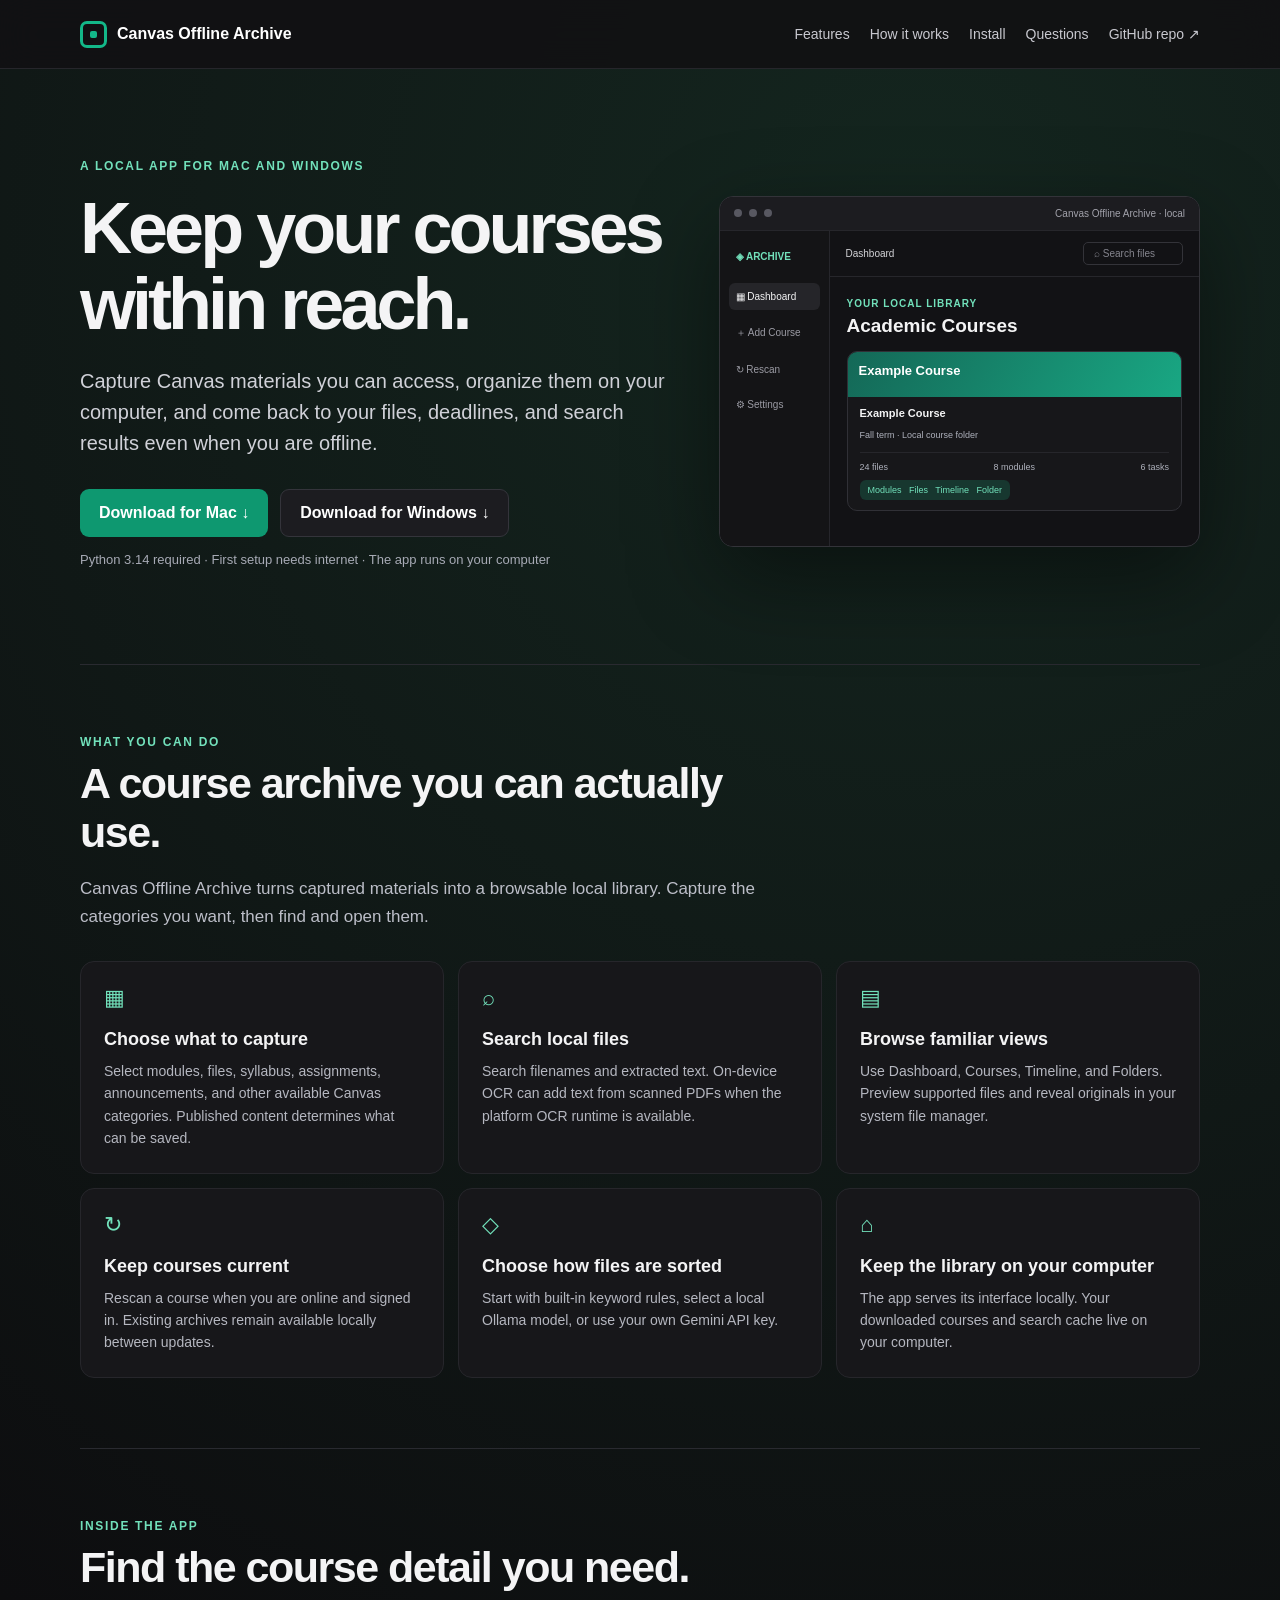
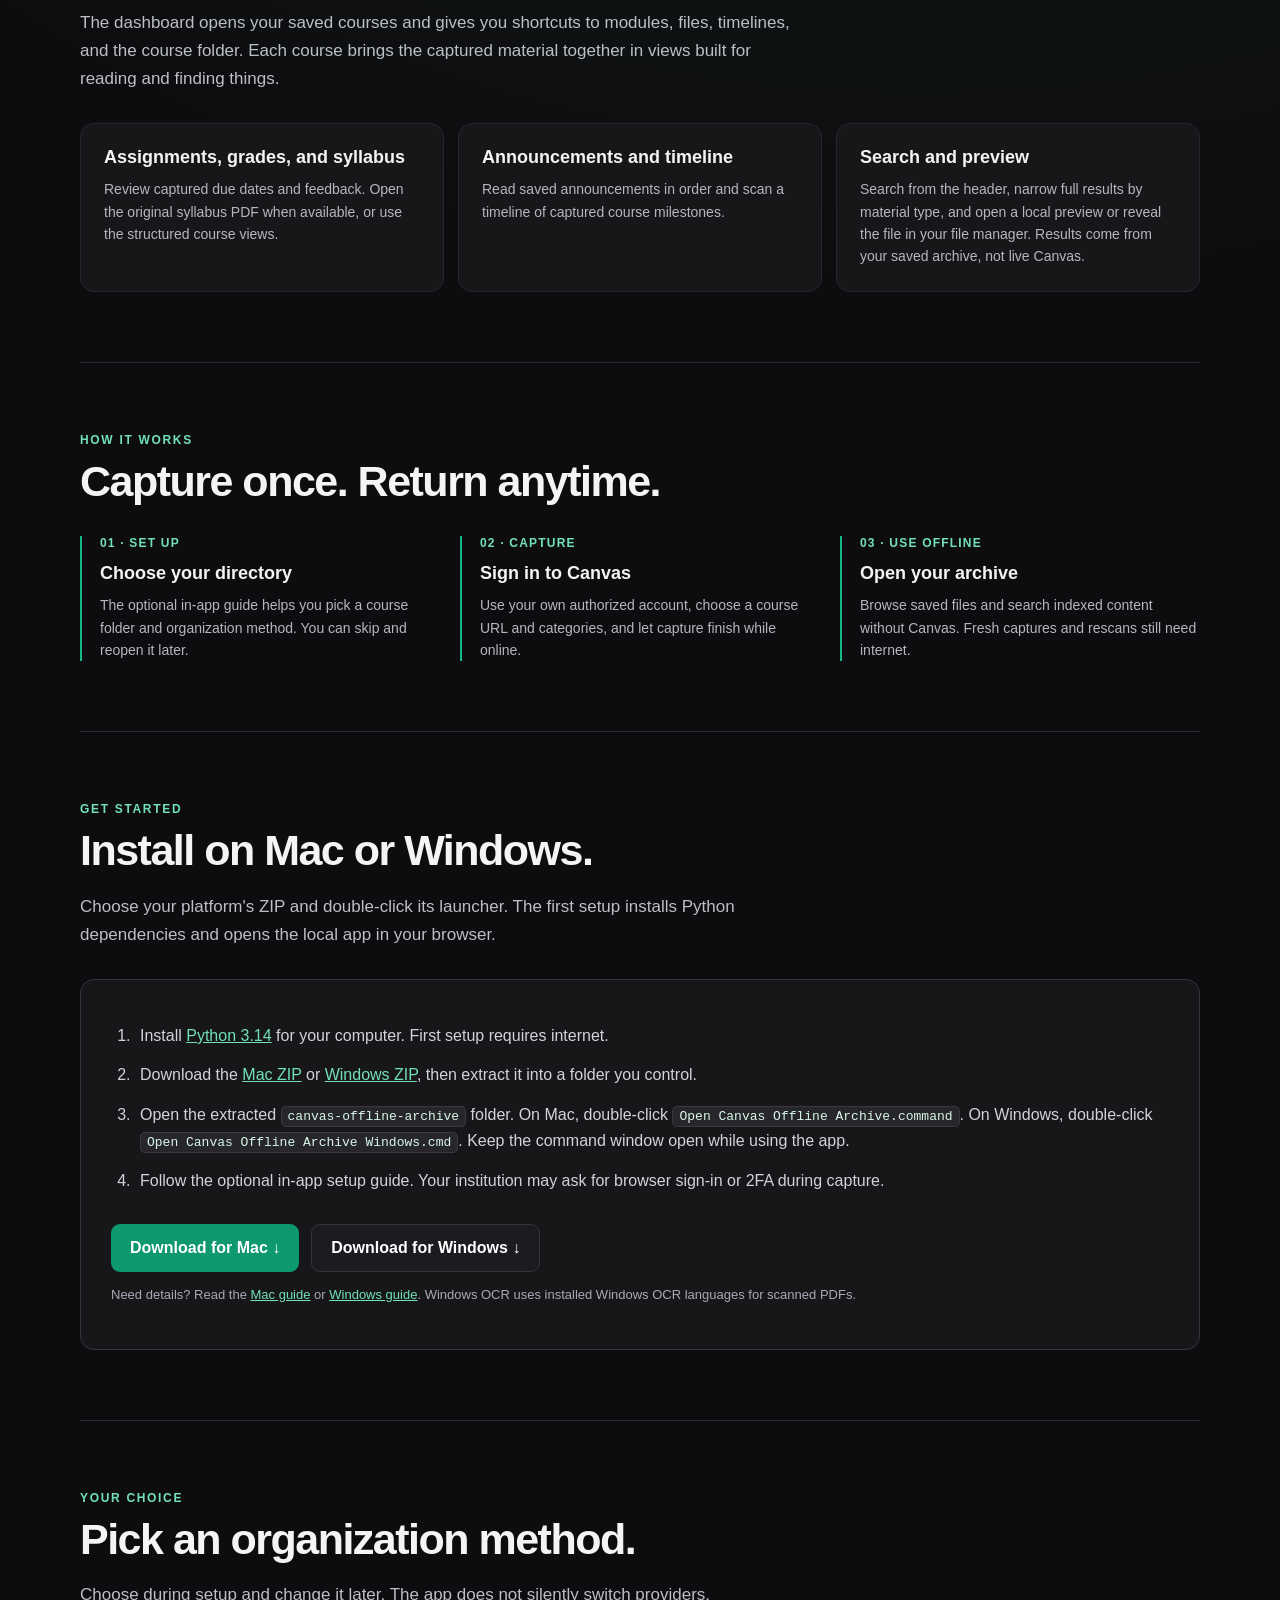
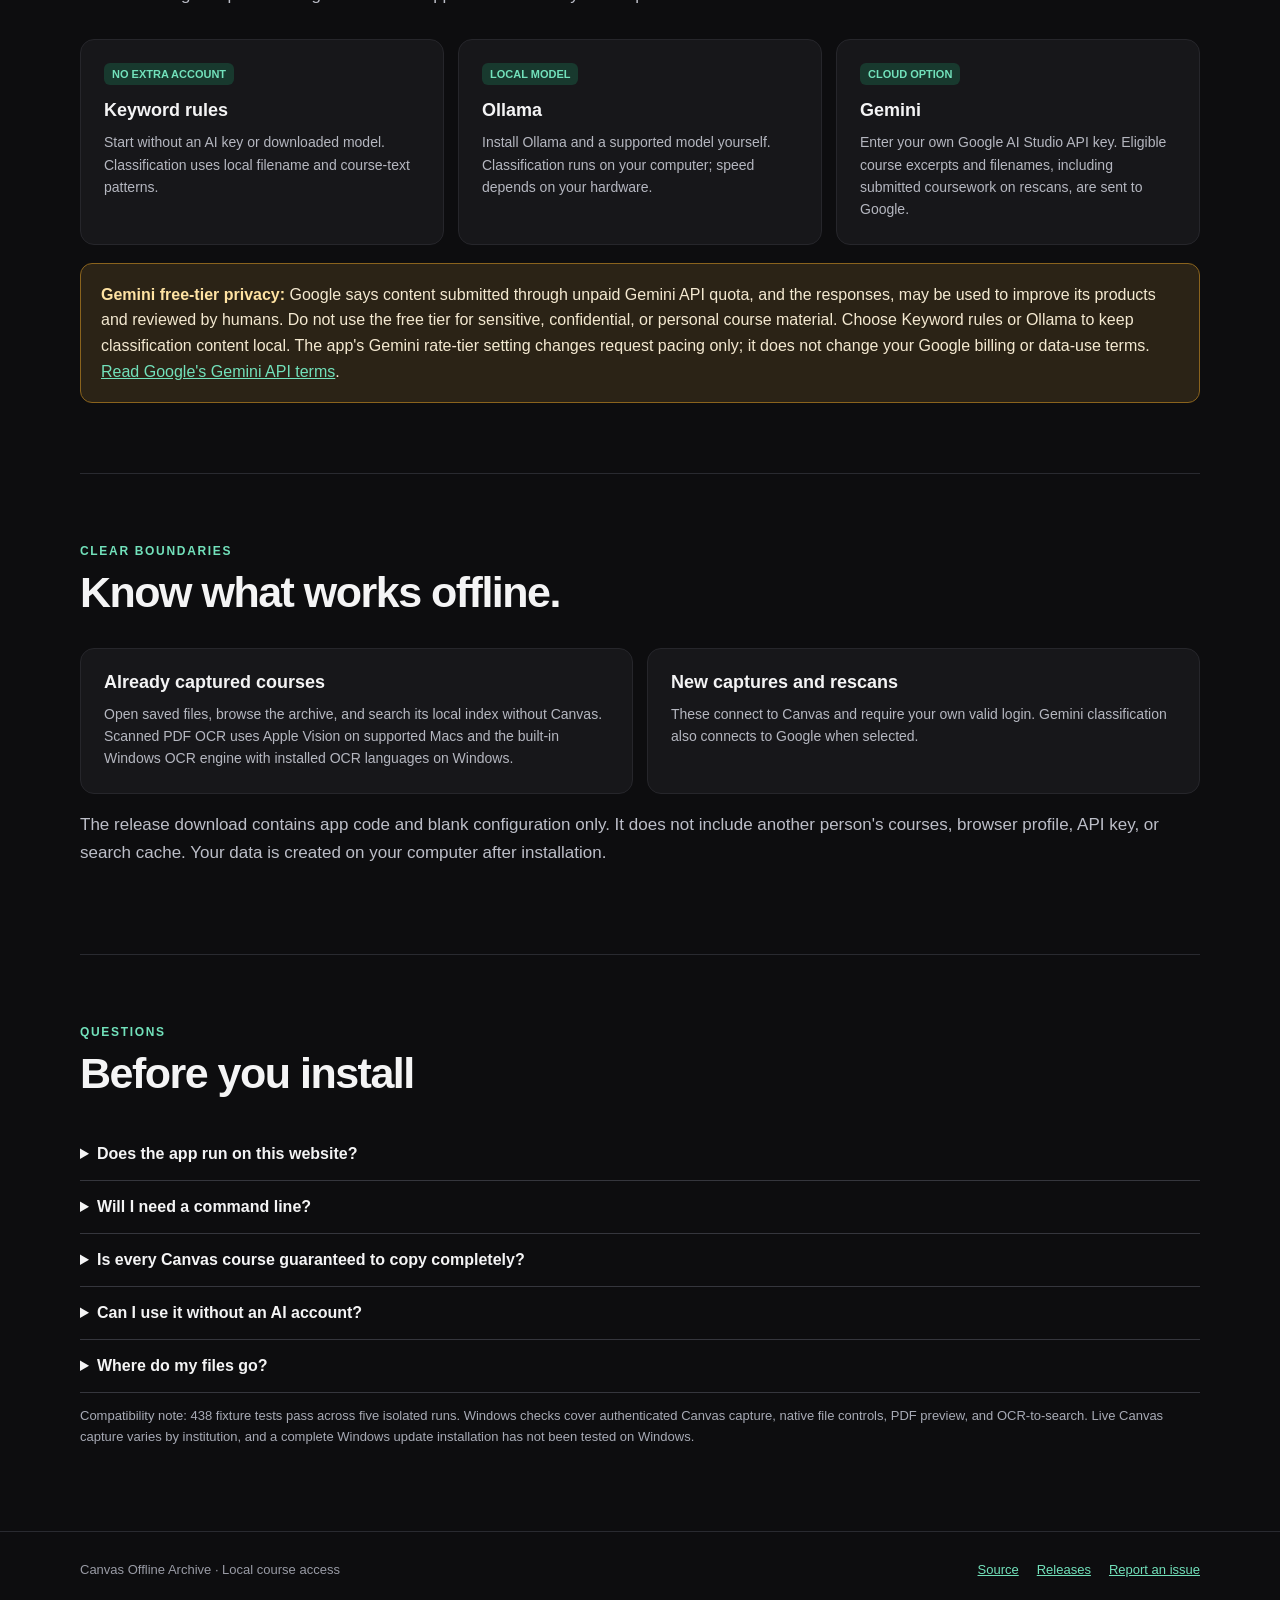
==== docs/index.html @ 217df36c "docs: record release validation and retain Windows CI for future changes" ====
<!doctype html>
<html lang="en">
<head>
  <meta charset="utf-8">
  <meta name="viewport" content="width=device-width, initial-scale=1">
  <meta name="description" content="Capture Canvas courses you can access, then browse and search your archive locally on Mac or Windows.">
  <meta name="theme-color" content="#0d0d0f">
  <title>Canvas Offline Archive — Keep your courses within reach</title>
  <style>
    :root { color-scheme: dark; font-family: -apple-system, BlinkMacSystemFont, "Segoe UI", sans-serif; background: #0d0d0f; color: #f4f4f5; --accent: #13b889; --accent-light: #72e1bb; --card: #17171a; --border: #26262b; }
    * { box-sizing: border-box; }
    html { scroll-behavior: smooth; }
    body { margin: 0; background: radial-gradient(circle at 72% 5%, #14261f, transparent 35%), #0d0d0f; }
    a { color: var(--accent-light); }
    a:focus-visible, summary:focus-visible { outline: 3px solid var(--accent-light); outline-offset: 4px; }
    .wrap { width: min(1120px, calc(100% - 40px)); margin: auto; }
    .topbar { position: sticky; top: 0; z-index: 10; border-bottom: 1px solid var(--border); background: rgba(18,18,20,.94); backdrop-filter: blur(18px); }
    .topbar-inner { min-height: 68px; display: flex; align-items: center; justify-content: space-between; gap: 20px; }
    .brand { display: inline-flex; align-items: center; gap: 10px; color: #fff; text-decoration: none; font-weight: 750; }
    .brand-mark { width: 27px; height: 27px; border: 3px solid var(--accent); border-radius: 7px; display: inline-grid; place-items: center; }
    .brand-mark::after { content: ""; width: 7px; height: 7px; background: var(--accent); border-radius: 2px; }
    nav { display: flex; flex-wrap: wrap; gap: 20px; }
    nav a { color: #c8c8cf; text-decoration: none; font-size: 14px; }
    nav a:hover { color: #fff; }
    .hero { display: grid; grid-template-columns: 1.1fr .9fr; align-items: center; gap: 50px; padding: 90px 0 80px; }
    .eyebrow { color: var(--accent-light); text-transform: uppercase; letter-spacing: .14em; font-size: 12px; font-weight: 800; }
    h1 { font-size: clamp(42px, 6vw, 72px); line-height: 1.05; letter-spacing: -.055em; margin: 18px 0 24px; }
    h2 { font-size: clamp(30px, 4vw, 43px); letter-spacing: -.035em; line-height: 1.15; margin: 10px 0 14px; }
    h3 { margin: 0 0 10px; font-size: 18px; }
    .lead { color: #d0d1d8; font-size: 20px; line-height: 1.55; max-width: 620px; }
    .small { color: #a7aab5; font-size: 13px; line-height: 1.6; }
    .buttons { display: flex; gap: 12px; flex-wrap: wrap; margin: 30px 0 0; }
    .button { display: inline-flex; justify-content: center; align-items: center; min-height: 48px; padding: 0 19px; border-radius: 9px; font-weight: 750; text-decoration: none; color: #fff; background: #0e9870; }
    .button:hover { background: #12b486; }
    .button.secondary { background: #1c1c20; border: 1px solid #34343b; }
    .button.secondary:hover { background: #29292f; }
    .preview { border: 1px solid #333339; border-radius: 14px; background: #121215; box-shadow: 0 30px 90px rgba(0,0,0,.45); overflow: hidden; }
    .preview-bar { display: flex; align-items: center; gap: 7px; padding: 11px 14px; background: #1c1c20; border-bottom: 1px solid var(--border); }
    .preview-bar i { width: 8px; height: 8px; border-radius: 50%; background: #585861; }
    .preview-bar span { color: #a1a1aa; font-size: 10px; margin-left: auto; }
    .preview-body { display: grid; grid-template-columns: 110px 1fr; min-height: 315px; }
    .preview-rail { background: #141416; border-right: 1px solid var(--border); padding: 15px 9px; display: flex; flex-direction: column; gap: 8px; }
    .preview-rail b { color: var(--accent-light); font-size: 10px; padding: 5px 7px 13px; }
    .preview-rail em { padding: 8px 7px; border-radius: 6px; color: #9b9ba4; font-style: normal; font-size: 10px; }
    .preview-rail em.active { color: #f4f4f5; background: #252529; }
    .preview-content { padding: 0; min-width: 0; }
    .preview-toolbar { display: flex; justify-content: space-between; align-items: center; padding: 11px 16px; border-bottom: 1px solid var(--border); color: #d4d4d8; font-size: 10px; }
    .preview-search { min-width: 100px; padding: 5px 10px; border: 1px solid #333339; border-radius: 5px; color: #85858e; }
    .preview-main { padding: 21px 17px; }
    .preview-kicker { color: var(--accent-light); font-size: 10px; font-weight: 800; text-transform: uppercase; letter-spacing: .1em; }
    .preview-content h3 { font-size: 19px; margin: 6px 0 14px; }
    .preview-card { border: 1px solid #303036; background: var(--card); border-radius: 10px; overflow: hidden; margin: 10px 0; }
    .preview-card-banner { height: 45px; background: linear-gradient(120deg, #146857, #19a783); padding: 11px; color: #fff; font-size: 13px; font-weight: 750; }
    .preview-card-body { padding: 10px 12px; }
    .preview-card strong { display: block; font-size: 11px; margin-bottom: 5px; }
    .preview-card small { color: #aeb1bc; font-size: 9px; }
    .preview-stats { display: flex; justify-content: space-between; margin-top: 10px; padding-top: 9px; border-top: 1px solid var(--border); color: #aeb1bc; font-size: 9px; }
    .preview-chip { display: inline-block; margin-top: 8px; padding: 5px 8px; border-radius: 6px; color: var(--accent-light); background: #17372f; font-size: 9px; }
    section { padding: 70px 0; border-top: 1px solid #292a30; }
    .section-head { max-width: 720px; margin-bottom: 30px; }
    .section-head p, .body-copy { color: #bcbec8; font-size: 17px; line-height: 1.65; }
    .grid { display: grid; grid-template-columns: repeat(3, 1fr); gap: 14px; }
    .feature, .choice, .boundary article { border: 1px solid var(--border); border-radius: 14px; background: var(--card); padding: 23px; }
    .privacy-warning { margin-top: 18px; padding: 18px 20px; border: 1px solid #8a631d; border-radius: 12px; background: #2b2316; color: #f4e9d1; line-height: 1.6; }
    .privacy-warning strong { color: #ffe3a3; }
    .feature .symbol { color: var(--accent-light); font-size: 22px; margin-bottom: 18px; }
    .feature p, .choice p, .step p, .boundary p { margin: 0; color: #b5b7c0; line-height: 1.6; font-size: 14px; }
    .steps { display: grid; grid-template-columns: repeat(3, 1fr); gap: 20px; }
    .step { border-left: 2px solid var(--accent); padding-left: 18px; }
    .step-number { color: var(--accent-light); font-size: 12px; font-weight: 800; letter-spacing: .1em; margin-bottom: 13px; }
    .install-box { background: var(--card); border: 1px solid #34343b; border-radius: 14px; padding: 30px; }
    .install-box ol { margin: 0 0 20px; padding-left: 24px; }
    .install-box li { color: #d1d3dc; line-height: 1.65; margin: 13px 0; padding-left: 5px; }
    code { background: #26262b; border: 1px solid #39393f; padding: 2px 6px; border-radius: 5px; color: #d9f7e9; }
    .tag { display: inline-block; color: var(--accent-light); background: #18392e; border-radius: 6px; padding: 5px 8px; font-size: 11px; font-weight: 700; margin-bottom: 15px; }
    .boundary { display: grid; grid-template-columns: repeat(2, 1fr); gap: 14px; }
    .boundary p { margin-top: 8px; }
    details { border-bottom: 1px solid #35363d; padding: 17px 0; }
    summary { cursor: pointer; font-weight: 700; font-size: 16px; }
    details p { color: #b8bac4; line-height: 1.65; max-width: 780px; }
    footer { border-top: 1px solid #292a30; padding: 30px 0 54px; color: #999ba5; font-size: 13px; }
    footer .wrap { display: flex; justify-content: space-between; gap: 20px; flex-wrap: wrap; }
    footer a { margin-left: 18px; }
    @media (max-width: 850px) { .hero { grid-template-columns: 1fr; gap: 25px; padding: 65px 0; } .preview { transform: none; max-width: 580px; } .grid, .steps { grid-template-columns: repeat(2, 1fr); } }
    @media (max-width: 590px) { .topbar-inner { padding: 13px 0; align-items: flex-start; flex-direction: column; gap: 12px; } nav { gap: 15px; } .grid, .steps, .boundary { grid-template-columns: 1fr; } section { padding: 55px 0; } .install-box { padding: 20px; } .buttons .button { width: 100%; } }
    @media (prefers-reduced-motion: reduce) { html { scroll-behavior: auto; } }
  </style>
</head>
<body>
  <header class="topbar"><div class="wrap topbar-inner"><a class="brand" href="#top"><span class="brand-mark" aria-hidden="true"></span> Canvas Offline Archive</a><nav aria-label="Main navigation"><a href="#features">Features</a><a href="#how-it-works">How it works</a><a href="#install">Install</a><a href="#questions">Questions</a><a href="https://github.com/zayd-haque/canvas-offline-archive">GitHub repo ↗</a></nav></div></header>
  <main id="top" class="wrap">
    <div class="hero">
      <div><div class="eyebrow">A local app for Mac and Windows</div><h1>Keep your courses within reach.</h1><p class="lead">Capture Canvas materials you can access, organize them on your computer, and come back to your files, deadlines, and search results even when you are offline.</p><div class="buttons"><a class="button" href="https://github.com/zayd-haque/canvas-offline-archive/releases/latest/download/canvas-offline-archive-macos.zip">Download for Mac ↓</a><a class="button secondary" href="https://github.com/zayd-haque/canvas-offline-archive/releases/latest/download/canvas-offline-archive-windows.zip">Download for Windows ↓</a></div><p class="small">Python 3.14 required · First setup needs internet · The app runs on your computer</p></div>
      <div class="preview" aria-label="Illustration based on the app's course dashboard"><div class="preview-bar"><i></i><i></i><i></i><span>Canvas Offline Archive · local</span></div><div class="preview-body"><div class="preview-rail" aria-hidden="true"><b>◈ ARCHIVE</b><em class="active">▦ Dashboard</em><em>＋ Add Course</em><em>↻ Rescan</em><em>⚙ Settings</em></div><div class="preview-content"><div class="preview-toolbar"><span>Dashboard</span><span class="preview-search">⌕ Search files</span></div><div class="preview-main"><div class="preview-kicker">YOUR LOCAL LIBRARY</div><h3>Academic Courses</h3><div class="preview-card"><div class="preview-card-banner">Example Course</div><div class="preview-card-body"><strong>Example Course</strong><small>Fall term · Local course folder</small><div class="preview-stats"><span>24 files</span><span>8 modules</span><span>6 tasks</span></div><span class="preview-chip">Modules &nbsp; Files &nbsp; Timeline &nbsp; Folder</span></div></div></div></div></div></div>
    </div>
    <section id="features"><div class="section-head"><div class="eyebrow">What you can do</div><h2>A course archive you can actually use.</h2><p>Canvas Offline Archive turns captured materials into a browsable local library. Capture the categories you want, then find and open them.</p></div><div class="grid">
      <article class="feature"><div class="symbol" aria-hidden="true">▦</div><h3>Choose what to capture</h3><p>Select modules, files, syllabus, assignments, announcements, and other available Canvas categories. Published content determines what can be saved.</p></article>
      <article class="feature"><div class="symbol" aria-hidden="true">⌕</div><h3>Search local files</h3><p>Search filenames and extracted text. On-device OCR can add text from scanned PDFs when the platform OCR runtime is available.</p></article>
      <article class="feature"><div class="symbol" aria-hidden="true">▤</div><h3>Browse familiar views</h3><p>Use Dashboard, Courses, Timeline, and Folders. Preview supported files and reveal originals in your system file manager.</p></article>
      <article class="feature"><div class="symbol" aria-hidden="true">↻</div><h3>Keep courses current</h3><p>Rescan a course when you are online and signed in. Existing archives remain available locally between updates.</p></article>
      <article class="feature"><div class="symbol" aria-hidden="true">◇</div><h3>Choose how files are sorted</h3><p>Start with built-in keyword rules, select a local Ollama model, or use your own Gemini API key.</p></article>
      <article class="feature"><div class="symbol" aria-hidden="true">⌂</div><h3>Keep the library on your computer</h3><p>The app serves its interface locally. Your downloaded courses and search cache live on your computer.</p></article>
    </div></section>
    <section id="inside"><div class="section-head"><div class="eyebrow">Inside the app</div><h2>Find the course detail you need.</h2><p>The dashboard opens your saved courses and gives you shortcuts to modules, files, timelines, and the course folder. Each course brings the captured material together in views built for reading and finding things.</p></div><div class="grid"><article class="feature"><h3>Assignments, grades, and syllabus</h3><p>Review captured due dates and feedback. Open the original syllabus PDF when available, or use the structured course views.</p></article><article class="feature"><h3>Announcements and timeline</h3><p>Read saved announcements in order and scan a timeline of captured course milestones.</p></article><article class="feature"><h3>Search and preview</h3><p>Search from the header, narrow full results by material type, and open a local preview or reveal the file in your file manager. Results come from your saved archive, not live Canvas.</p></article></div></section>
    <section id="how-it-works"><div class="section-head"><div class="eyebrow">How it works</div><h2>Capture once. Return anytime.</h2></div><div class="steps"><div class="step"><div class="step-number">01 · SET UP</div><h3>Choose your directory</h3><p>The optional in-app guide helps you pick a course folder and organization method. You can skip and reopen it later.</p></div><div class="step"><div class="step-number">02 · CAPTURE</div><h3>Sign in to Canvas</h3><p>Use your own authorized account, choose a course URL and categories, and let capture finish while online.</p></div><div class="step"><div class="step-number">03 · USE OFFLINE</div><h3>Open your archive</h3><p>Browse saved files and search indexed content without Canvas. Fresh captures and rescans still need internet.</p></div></div></section>
    <section id="install"><div class="section-head"><div class="eyebrow">Get started</div><h2>Install on Mac or Windows.</h2><p>Choose your platform's ZIP and double-click its launcher. The first setup installs Python dependencies and opens the local app in your browser.</p></div><div class="install-box"><ol><li>Install <a href="https://www.python.org/downloads/">Python 3.14</a> for your computer. First setup requires internet.</li><li>Download the <a href="https://github.com/zayd-haque/canvas-offline-archive/releases/latest/download/canvas-offline-archive-macos.zip">Mac ZIP</a> or <a href="https://github.com/zayd-haque/canvas-offline-archive/releases/latest/download/canvas-offline-archive-windows.zip">Windows ZIP</a>, then extract it into a folder you control.</li><li>Open the extracted <code>canvas-offline-archive</code> folder. On Mac, double-click <code>Open Canvas Offline Archive.command</code>. On Windows, double-click <code>Open Canvas Offline Archive Windows.cmd</code>. Keep the command window open while using the app.</li><li>Follow the optional in-app setup guide. Your institution may ask for browser sign-in or 2FA during capture.</li></ol><div class="buttons"><a class="button" href="https://github.com/zayd-haque/canvas-offline-archive/releases/latest/download/canvas-offline-archive-macos.zip">Download for Mac ↓</a><a class="button secondary" href="https://github.com/zayd-haque/canvas-offline-archive/releases/latest/download/canvas-offline-archive-windows.zip">Download for Windows ↓</a></div><p class="small">Need details? Read the <a href="https://github.com/zayd-haque/canvas-offline-archive/blob/main/INSTALL.md">Mac guide</a> or <a href="https://github.com/zayd-haque/canvas-offline-archive/blob/main/WINDOWS_INSTALL.md">Windows guide</a>. Windows OCR uses installed Windows OCR languages for scanned PDFs.</p></div></section>
    <section id="organization"><div class="section-head"><div class="eyebrow">Your choice</div><h2>Pick an organization method.</h2><p>Choose during setup and change it later. The app does not silently switch providers.</p></div><div class="grid"><article class="choice"><span class="tag">NO EXTRA ACCOUNT</span><h3>Keyword rules</h3><p>Start without an AI key or downloaded model. Classification uses local filename and course-text patterns.</p></article><article class="choice"><span class="tag">LOCAL MODEL</span><h3>Ollama</h3><p>Install Ollama and a supported model yourself. Classification runs on your computer; speed depends on your hardware.</p></article><article class="choice"><span class="tag">CLOUD OPTION</span><h3>Gemini</h3><p>Enter your own Google AI Studio API key. Eligible course excerpts and filenames, including submitted coursework on rescans, are sent to Google.</p></article></div><div class="privacy-warning" role="note"><strong>Gemini free-tier privacy:</strong> Google says content submitted through unpaid Gemini API quota, and the responses, may be used to improve its products and reviewed by humans. Do not use the free tier for sensitive, confidential, or personal course material. Choose Keyword rules or Ollama to keep classification content local. The app's Gemini rate-tier setting changes request pacing only; it does not change your Google billing or data-use terms. <a href="https://ai.google.dev/gemini-api/terms">Read Google's Gemini API terms</a>.</div></section>
    <section id="privacy"><div class="section-head"><div class="eyebrow">Clear boundaries</div><h2>Know what works offline.</h2></div><div class="boundary"><article><h3>Already captured courses</h3><p>Open saved files, browse the archive, and search its local index without Canvas. Scanned PDF OCR uses Apple Vision on supported Macs and the built-in Windows OCR engine with installed OCR languages on Windows.</p></article><article><h3>New captures and rescans</h3><p>These connect to Canvas and require your own valid login. Gemini classification also connects to Google when selected.</p></article></div><p class="body-copy">The release download contains app code and blank configuration only. It does not include another person's courses, browser profile, API key, or search cache. Your data is created on your computer after installation.</p></section>
    <section id="questions"><div class="section-head"><div class="eyebrow">Questions</div><h2>Before you install</h2></div><details><summary>Does the app run on this website?</summary><p>No. This page explains and distributes the app. After installation, its Python server runs on your computer at <code>127.0.0.1:8000</code> and opens in your browser.</p></details><details><summary>Will I need a command line?</summary><p>Double-click the included Mac or Windows launcher; you do not need to type a command. Its terminal window shows installation and server progress.</p></details><details><summary>Is every Canvas course guaranteed to copy completely?</summary><p>No. Availability depends on your institution's authentication, permissions, published material, and file types. The fixture suite passes, but check live capture with your own course.</p></details><details><summary>Can I use it without an AI account?</summary><p>Yes. Choose Keyword Heuristics. Ollama is another local option if you install a supported model.</p></details><details><summary>Where do my files go?</summary><p>You choose a destination in the app. Browser authentication stays in a private profile on your computer; search indexes and previews are local caches. Review the <a href="https://github.com/zayd-haque/canvas-offline-archive/blob/main/INSTALL.md">Mac guide</a> or <a href="https://github.com/zayd-haque/canvas-offline-archive/blob/main/WINDOWS_INSTALL.md">Windows guide</a> before sharing an archive.</p></details><p class="small">Compatibility note: 438 fixture tests pass across five isolated runs. Windows checks cover authenticated Canvas capture, native file controls, PDF preview, and OCR-to-search. Live Canvas capture varies by institution, and a complete Windows update installation has not been tested on Windows.</p></section>
  </main>
  <footer><div class="wrap"><span>Canvas Offline Archive · Local course access</span><div><a href="https://github.com/zayd-haque/canvas-offline-archive">Source</a><a href="https://github.com/zayd-haque/canvas-offline-archive/releases/latest">Releases</a><a href="https://github.com/zayd-haque/canvas-offline-archive/issues">Report an issue</a></div></div></footer>
</body>
</html>
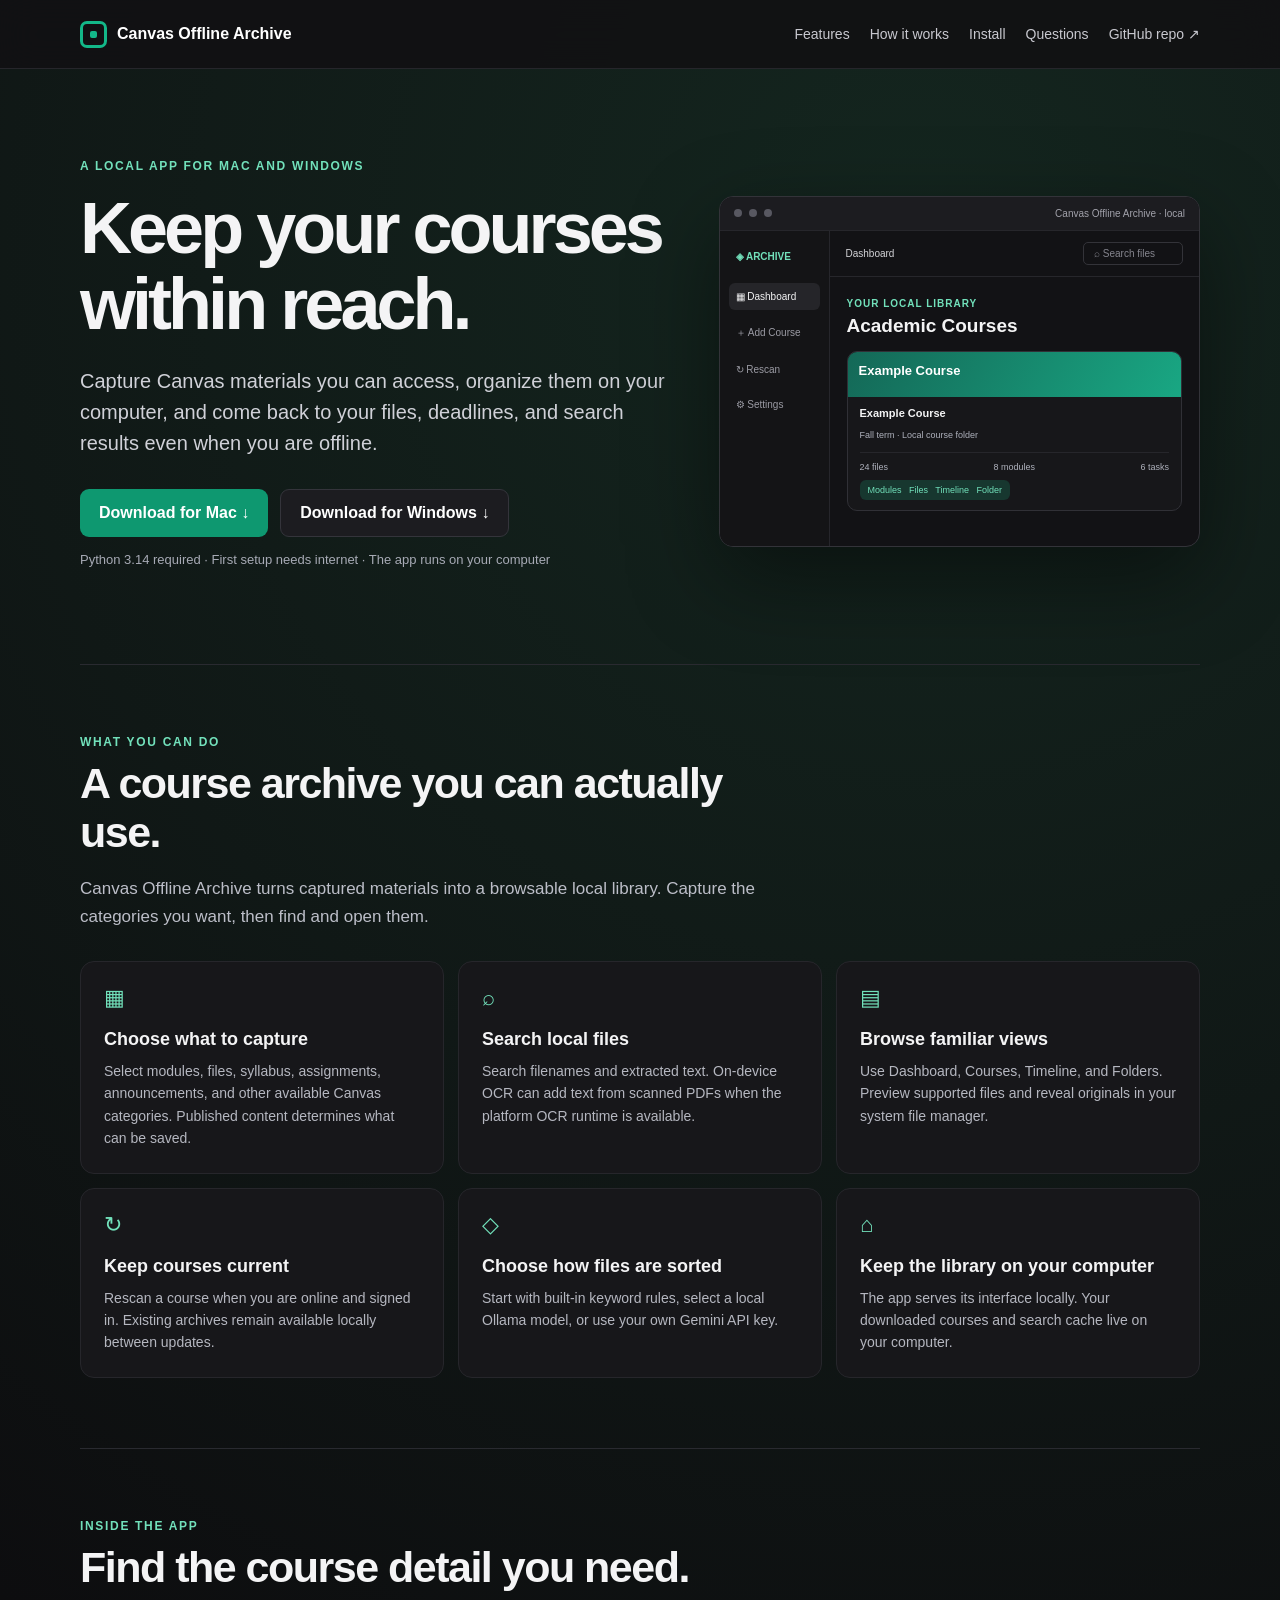
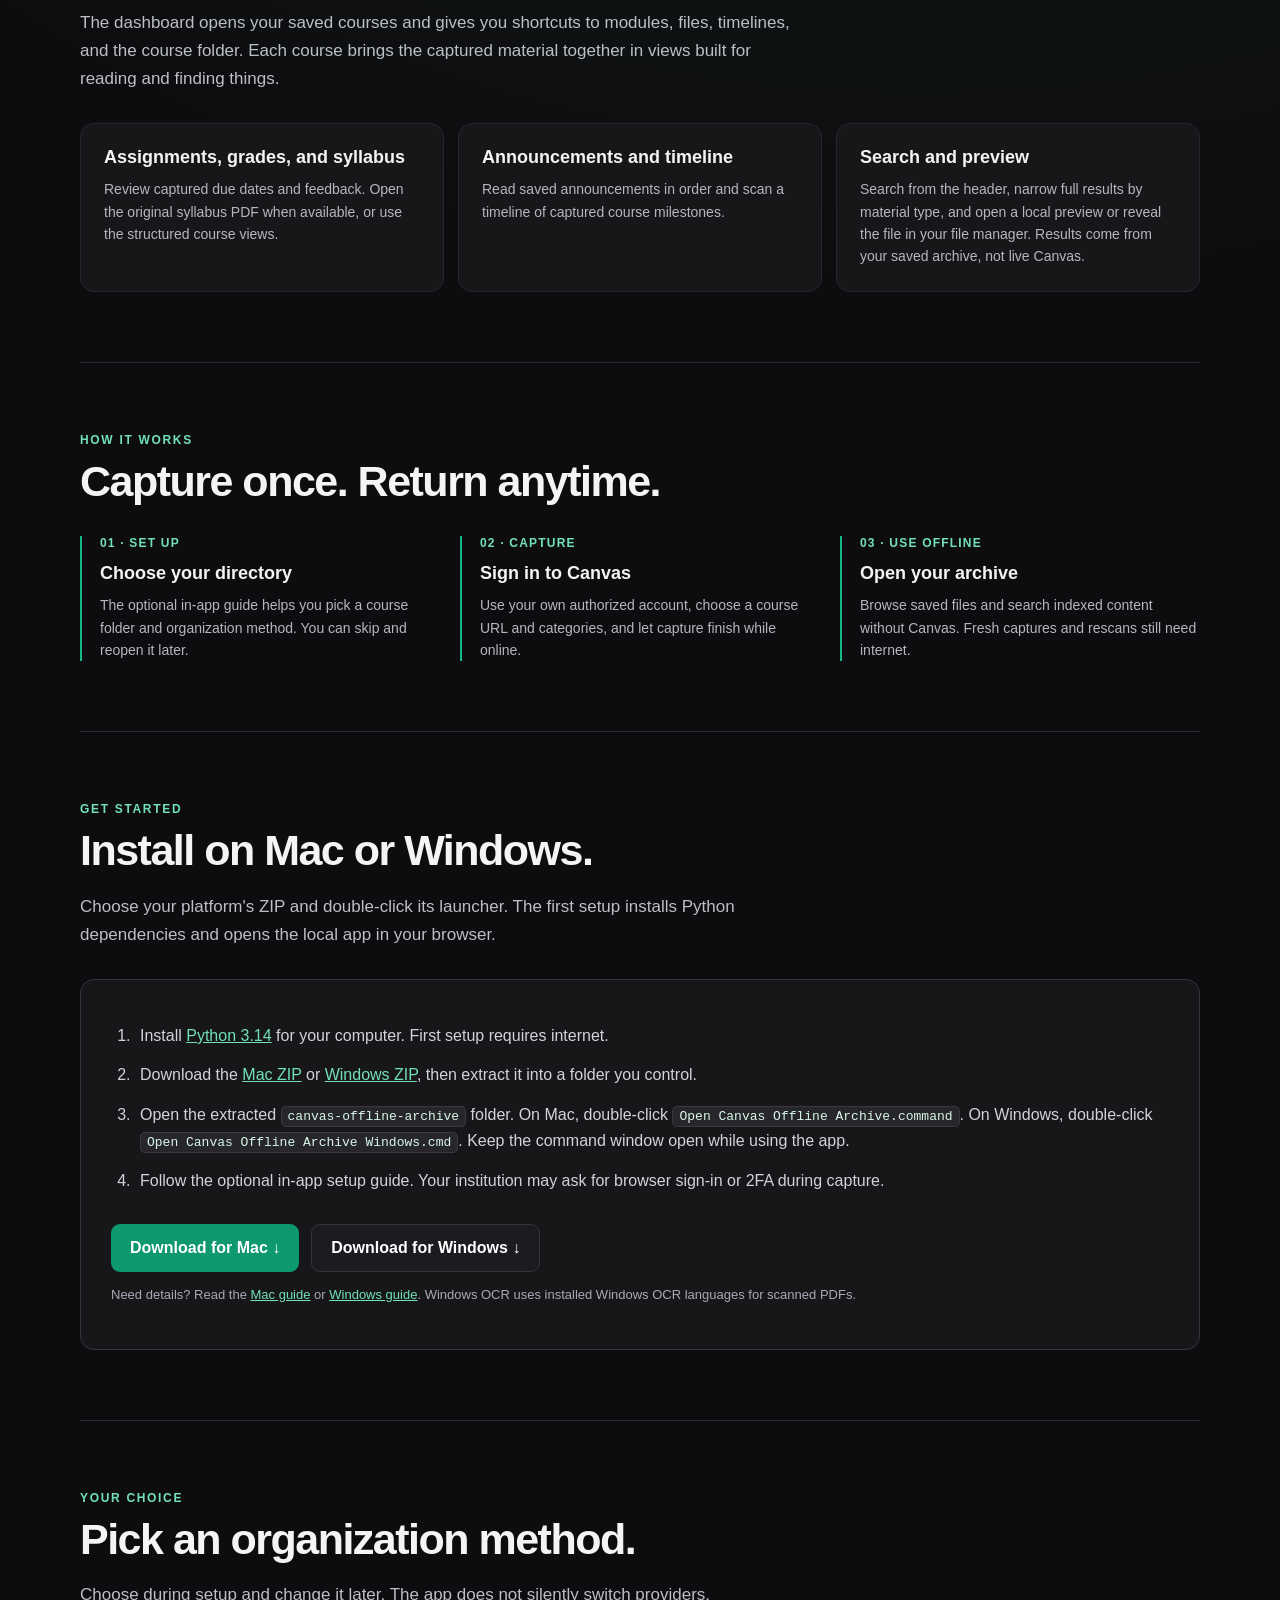
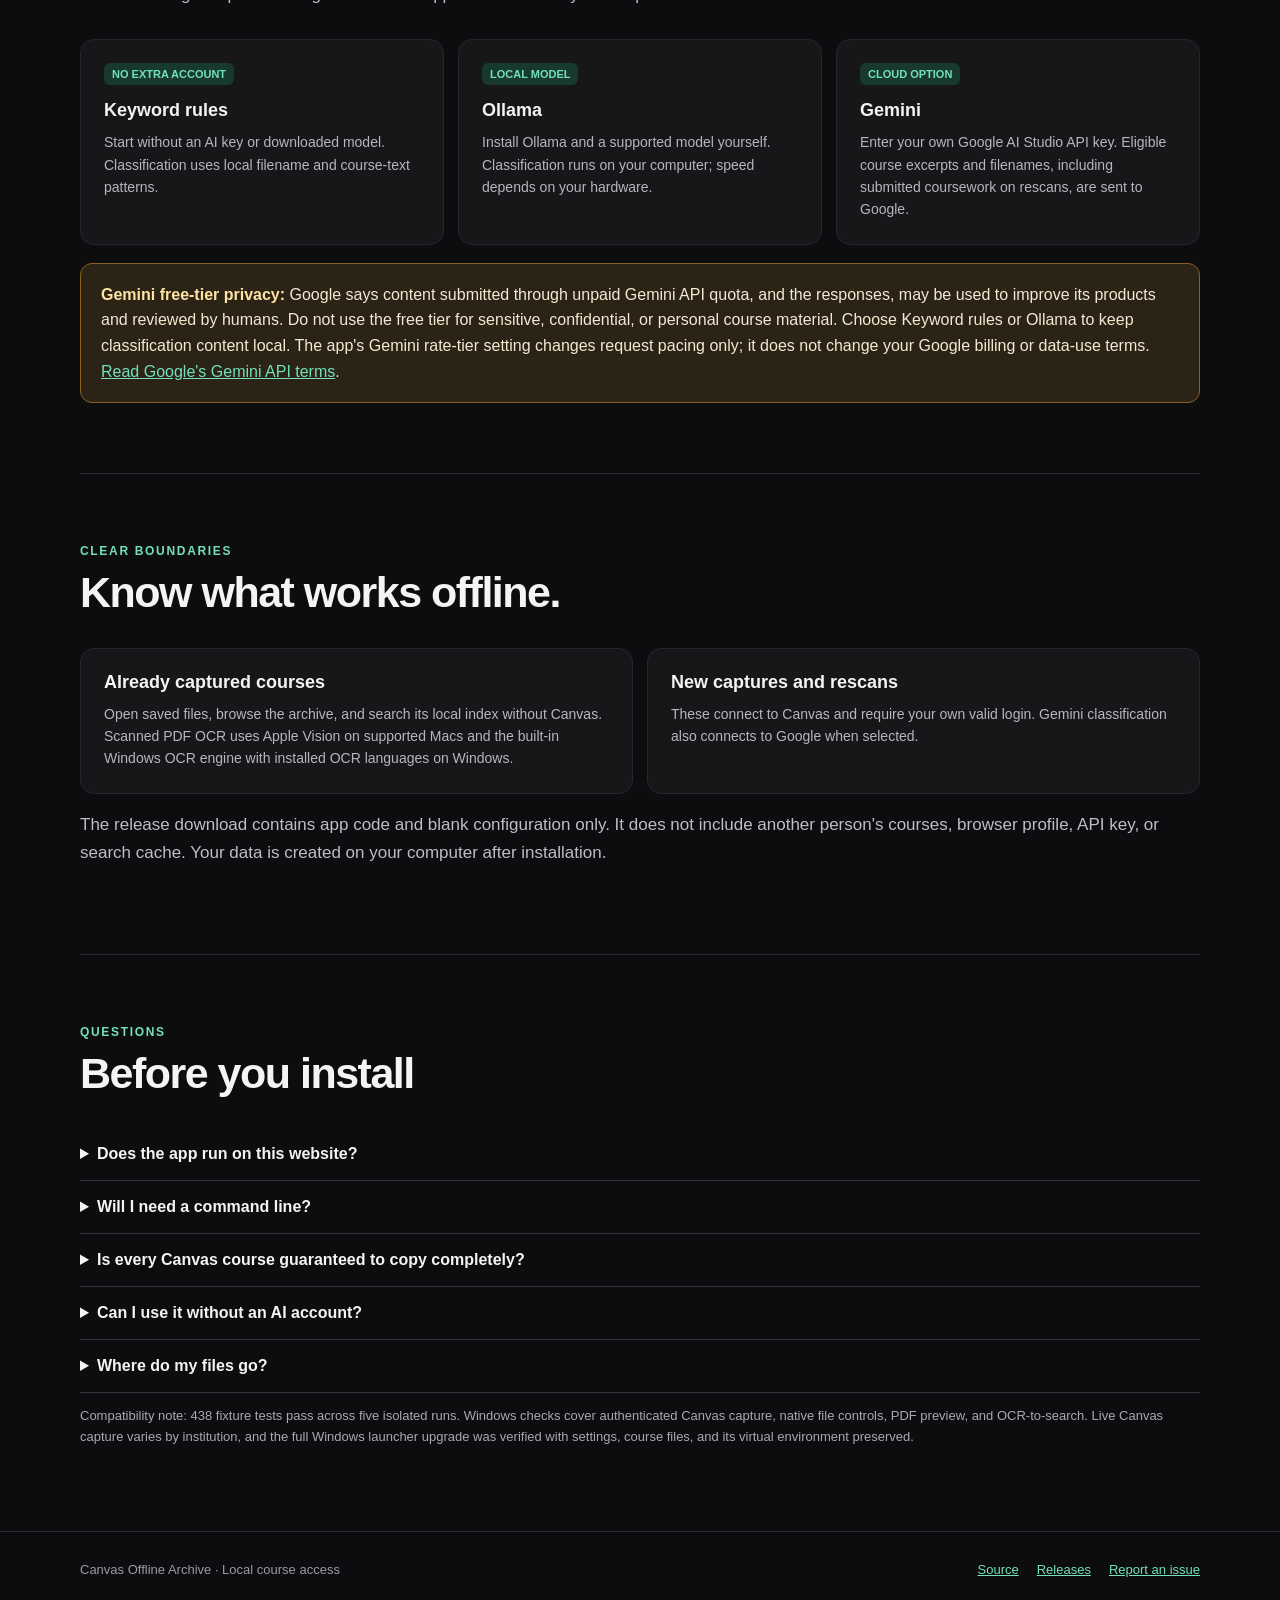
==== commit 62b90138: "docs: record successful Windows upgrade and retain latest-release regression" ====
--- a/docs/index.html
+++ b/docs/index.html
@@ -106,7 +106,7 @@
     <section id="install"><div class="section-head"><div class="eyebrow">Get started</div><h2>Install on Mac or Windows.</h2><p>Choose your platform's ZIP and double-click its launcher. The first setup installs Python dependencies and opens the local app in your browser.</p></div><div class="install-box"><ol><li>Install <a href="https://www.python.org/downloads/">Python 3.14</a> for your computer. First setup requires internet.</li><li>Download the <a href="https://github.com/zayd-haque/canvas-offline-archive/releases/latest/download/canvas-offline-archive-macos.zip">Mac ZIP</a> or <a href="https://github.com/zayd-haque/canvas-offline-archive/releases/latest/download/canvas-offline-archive-windows.zip">Windows ZIP</a>, then extract it into a folder you control.</li><li>Open the extracted <code>canvas-offline-archive</code> folder. On Mac, double-click <code>Open Canvas Offline Archive.command</code>. On Windows, double-click <code>Open Canvas Offline Archive Windows.cmd</code>. Keep the command window open while using the app.</li><li>Follow the optional in-app setup guide. Your institution may ask for browser sign-in or 2FA during capture.</li></ol><div class="buttons"><a class="button" href="https://github.com/zayd-haque/canvas-offline-archive/releases/latest/download/canvas-offline-archive-macos.zip">Download for Mac ↓</a><a class="button secondary" href="https://github.com/zayd-haque/canvas-offline-archive/releases/latest/download/canvas-offline-archive-windows.zip">Download for Windows ↓</a></div><p class="small">Need details? Read the <a href="https://github.com/zayd-haque/canvas-offline-archive/blob/main/INSTALL.md">Mac guide</a> or <a href="https://github.com/zayd-haque/canvas-offline-archive/blob/main/WINDOWS_INSTALL.md">Windows guide</a>. Windows OCR uses installed Windows OCR languages for scanned PDFs.</p></div></section>
     <section id="organization"><div class="section-head"><div class="eyebrow">Your choice</div><h2>Pick an organization method.</h2><p>Choose during setup and change it later. The app does not silently switch providers.</p></div><div class="grid"><article class="choice"><span class="tag">NO EXTRA ACCOUNT</span><h3>Keyword rules</h3><p>Start without an AI key or downloaded model. Classification uses local filename and course-text patterns.</p></article><article class="choice"><span class="tag">LOCAL MODEL</span><h3>Ollama</h3><p>Install Ollama and a supported model yourself. Classification runs on your computer; speed depends on your hardware.</p></article><article class="choice"><span class="tag">CLOUD OPTION</span><h3>Gemini</h3><p>Enter your own Google AI Studio API key. Eligible course excerpts and filenames, including submitted coursework on rescans, are sent to Google.</p></article></div><div class="privacy-warning" role="note"><strong>Gemini free-tier privacy:</strong> Google says content submitted through unpaid Gemini API quota, and the responses, may be used to improve its products and reviewed by humans. Do not use the free tier for sensitive, confidential, or personal course material. Choose Keyword rules or Ollama to keep classification content local. The app's Gemini rate-tier setting changes request pacing only; it does not change your Google billing or data-use terms. <a href="https://ai.google.dev/gemini-api/terms">Read Google's Gemini API terms</a>.</div></section>
     <section id="privacy"><div class="section-head"><div class="eyebrow">Clear boundaries</div><h2>Know what works offline.</h2></div><div class="boundary"><article><h3>Already captured courses</h3><p>Open saved files, browse the archive, and search its local index without Canvas. Scanned PDF OCR uses Apple Vision on supported Macs and the built-in Windows OCR engine with installed OCR languages on Windows.</p></article><article><h3>New captures and rescans</h3><p>These connect to Canvas and require your own valid login. Gemini classification also connects to Google when selected.</p></article></div><p class="body-copy">The release download contains app code and blank configuration only. It does not include another person's courses, browser profile, API key, or search cache. Your data is created on your computer after installation.</p></section>
-    <section id="questions"><div class="section-head"><div class="eyebrow">Questions</div><h2>Before you install</h2></div><details><summary>Does the app run on this website?</summary><p>No. This page explains and distributes the app. After installation, its Python server runs on your computer at <code>127.0.0.1:8000</code> and opens in your browser.</p></details><details><summary>Will I need a command line?</summary><p>Double-click the included Mac or Windows launcher; you do not need to type a command. Its terminal window shows installation and server progress.</p></details><details><summary>Is every Canvas course guaranteed to copy completely?</summary><p>No. Availability depends on your institution's authentication, permissions, published material, and file types. The fixture suite passes, but check live capture with your own course.</p></details><details><summary>Can I use it without an AI account?</summary><p>Yes. Choose Keyword Heuristics. Ollama is another local option if you install a supported model.</p></details><details><summary>Where do my files go?</summary><p>You choose a destination in the app. Browser authentication stays in a private profile on your computer; search indexes and previews are local caches. Review the <a href="https://github.com/zayd-haque/canvas-offline-archive/blob/main/INSTALL.md">Mac guide</a> or <a href="https://github.com/zayd-haque/canvas-offline-archive/blob/main/WINDOWS_INSTALL.md">Windows guide</a> before sharing an archive.</p></details><p class="small">Compatibility note: 438 fixture tests pass across five isolated runs. Windows checks cover authenticated Canvas capture, native file controls, PDF preview, and OCR-to-search. Live Canvas capture varies by institution, and a complete Windows update installation has not been tested on Windows.</p></section>
+    <section id="questions"><div class="section-head"><div class="eyebrow">Questions</div><h2>Before you install</h2></div><details><summary>Does the app run on this website?</summary><p>No. This page explains and distributes the app. After installation, its Python server runs on your computer at <code>127.0.0.1:8000</code> and opens in your browser.</p></details><details><summary>Will I need a command line?</summary><p>Double-click the included Mac or Windows launcher; you do not need to type a command. Its terminal window shows installation and server progress.</p></details><details><summary>Is every Canvas course guaranteed to copy completely?</summary><p>No. Availability depends on your institution's authentication, permissions, published material, and file types. The fixture suite passes, but check live capture with your own course.</p></details><details><summary>Can I use it without an AI account?</summary><p>Yes. Choose Keyword Heuristics. Ollama is another local option if you install a supported model.</p></details><details><summary>Where do my files go?</summary><p>You choose a destination in the app. Browser authentication stays in a private profile on your computer; search indexes and previews are local caches. Review the <a href="https://github.com/zayd-haque/canvas-offline-archive/blob/main/INSTALL.md">Mac guide</a> or <a href="https://github.com/zayd-haque/canvas-offline-archive/blob/main/WINDOWS_INSTALL.md">Windows guide</a> before sharing an archive.</p></details><p class="small">Compatibility note: 438 fixture tests pass across five isolated runs. Windows checks cover authenticated Canvas capture, native file controls, PDF preview, and OCR-to-search. Live Canvas capture varies by institution, and the full Windows launcher upgrade was verified with settings, course files, and its virtual environment preserved.</p></section>
   </main>
   <footer><div class="wrap"><span>Canvas Offline Archive · Local course access</span><div><a href="https://github.com/zayd-haque/canvas-offline-archive">Source</a><a href="https://github.com/zayd-haque/canvas-offline-archive/releases/latest">Releases</a><a href="https://github.com/zayd-haque/canvas-offline-archive/issues">Report an issue</a></div></div></footer>
 </body>
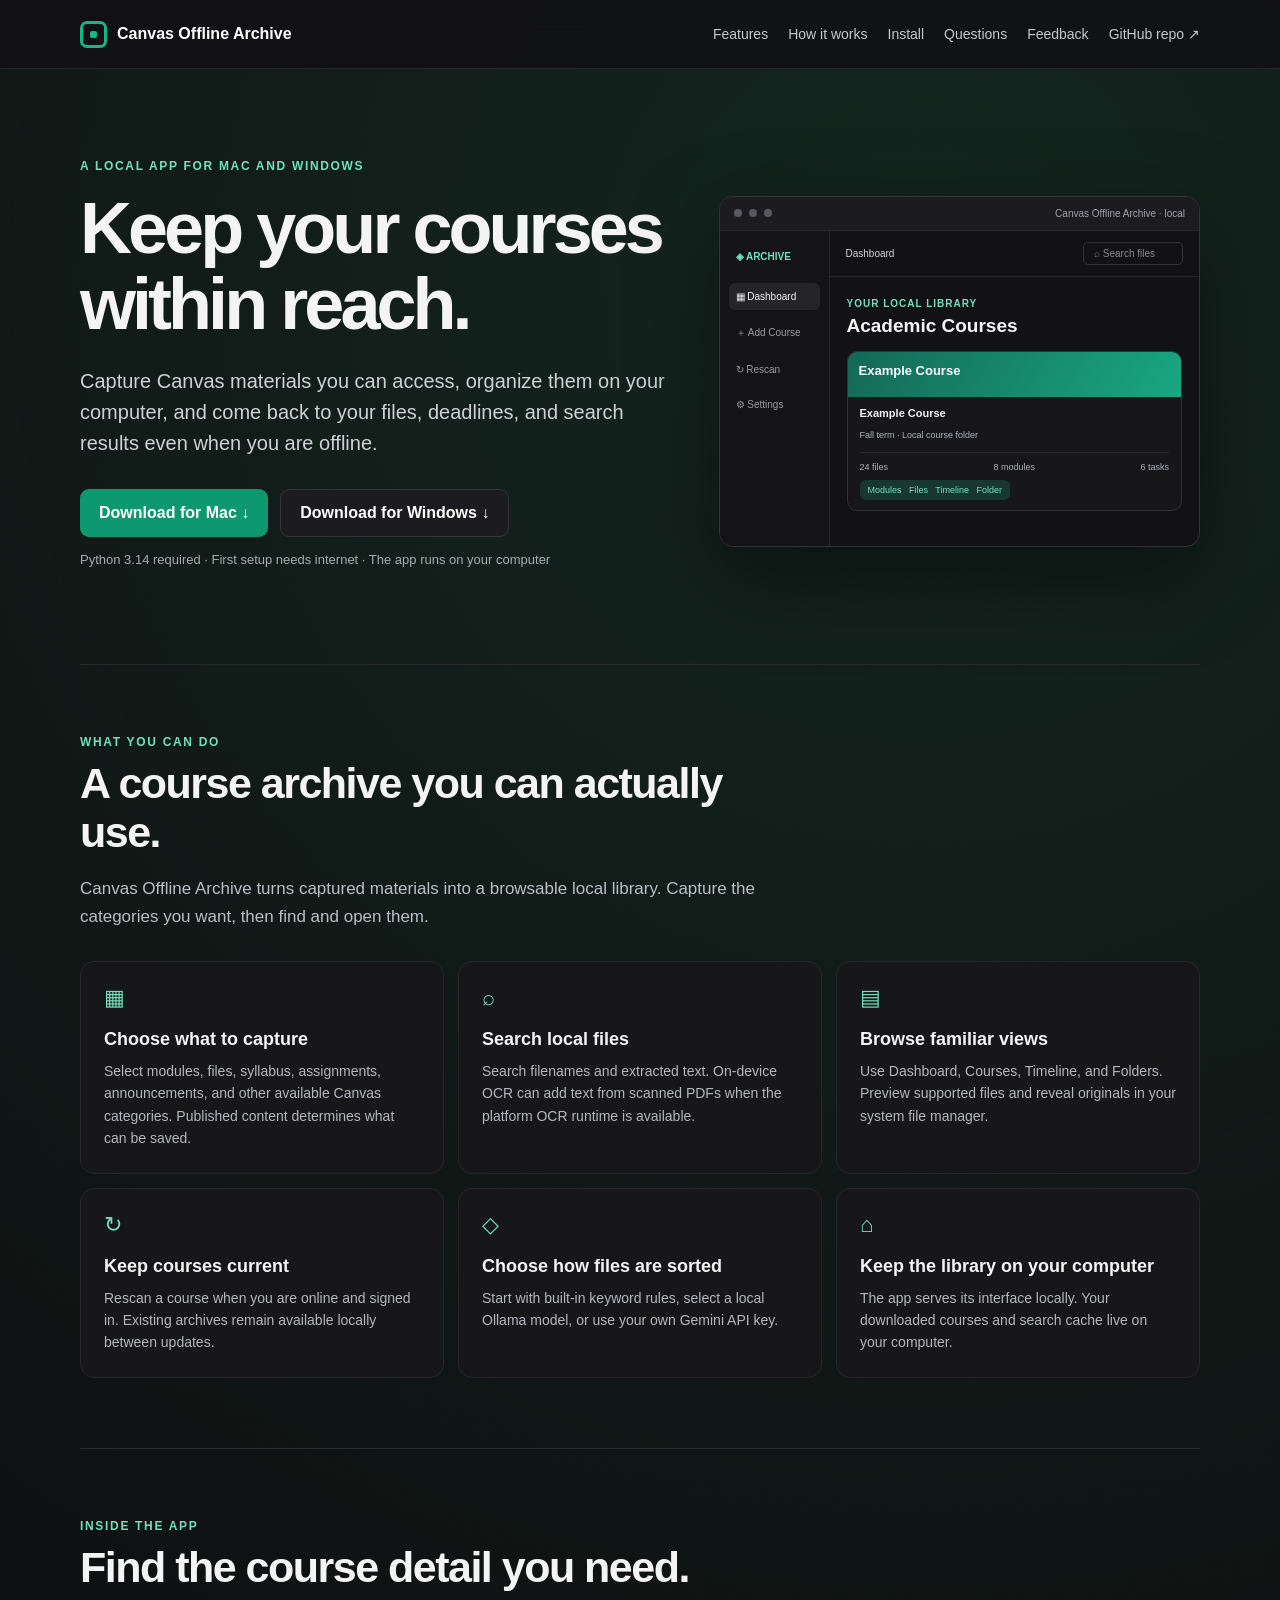
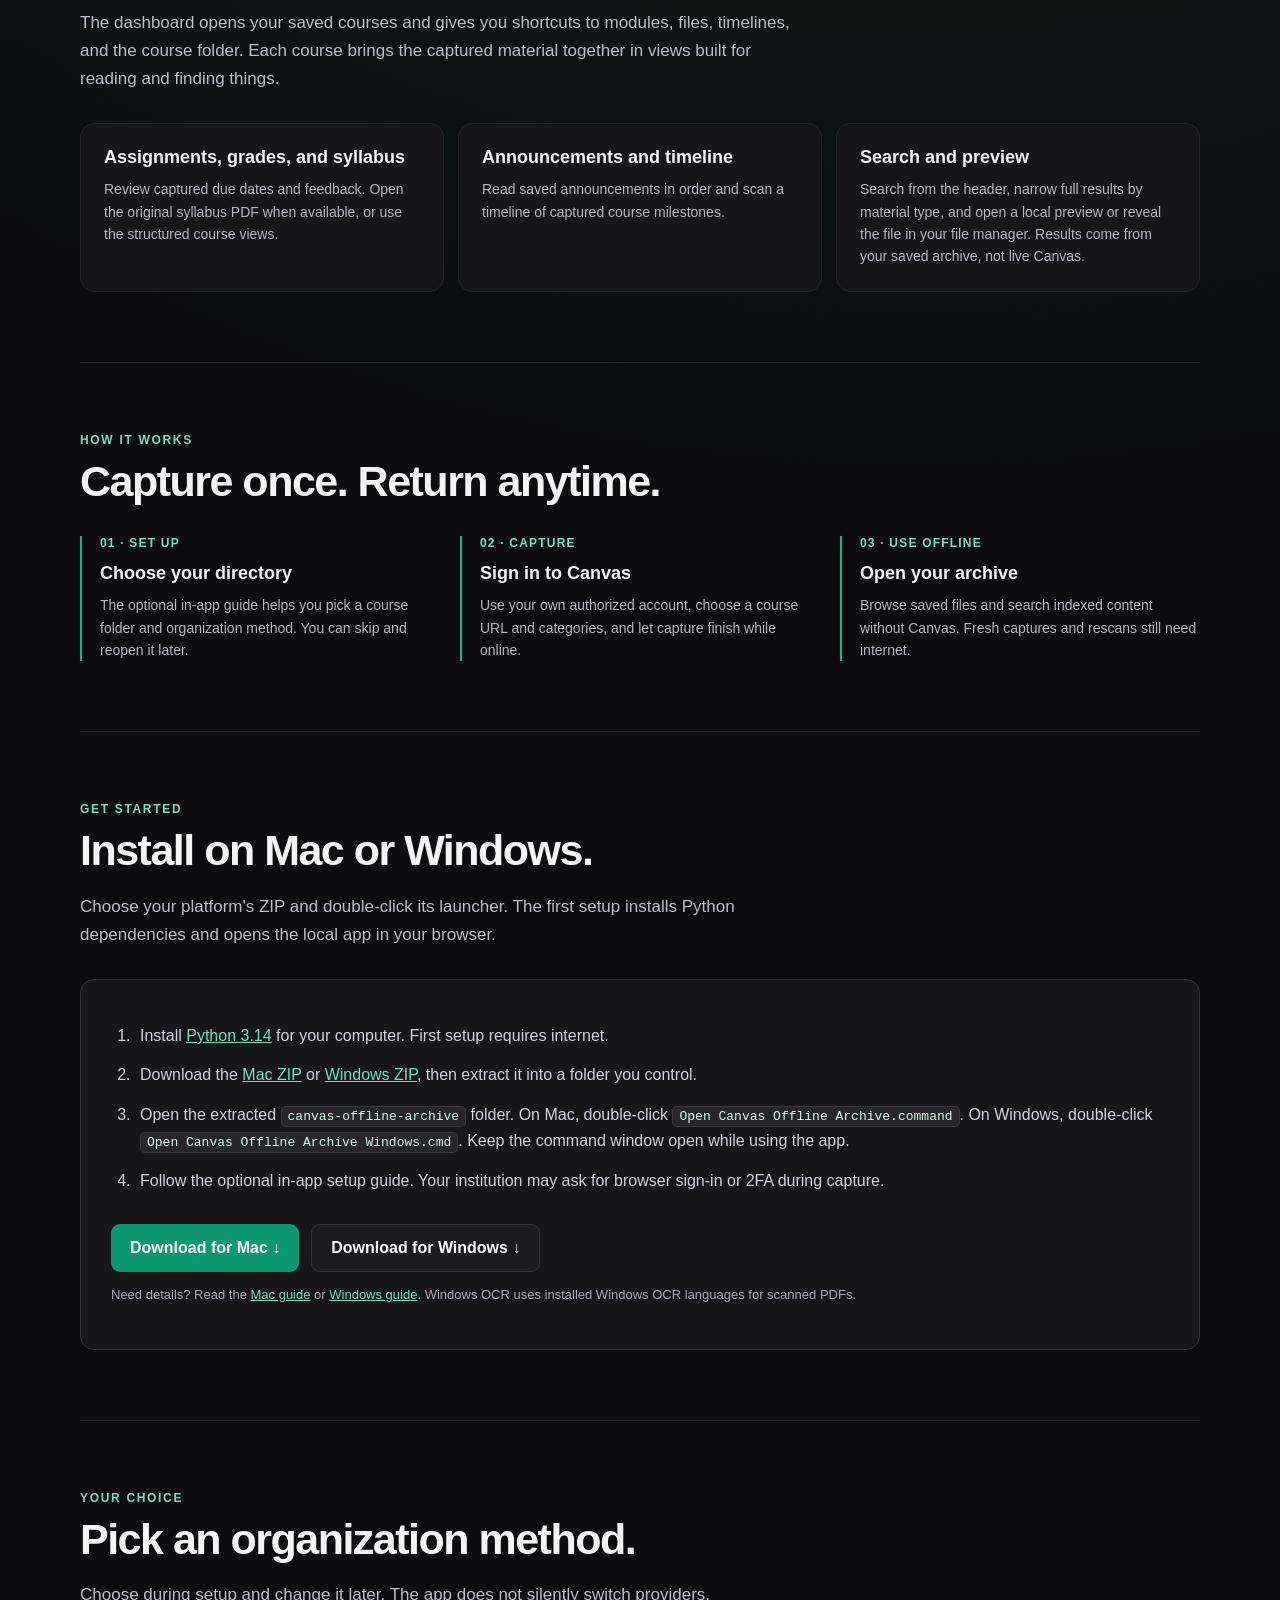
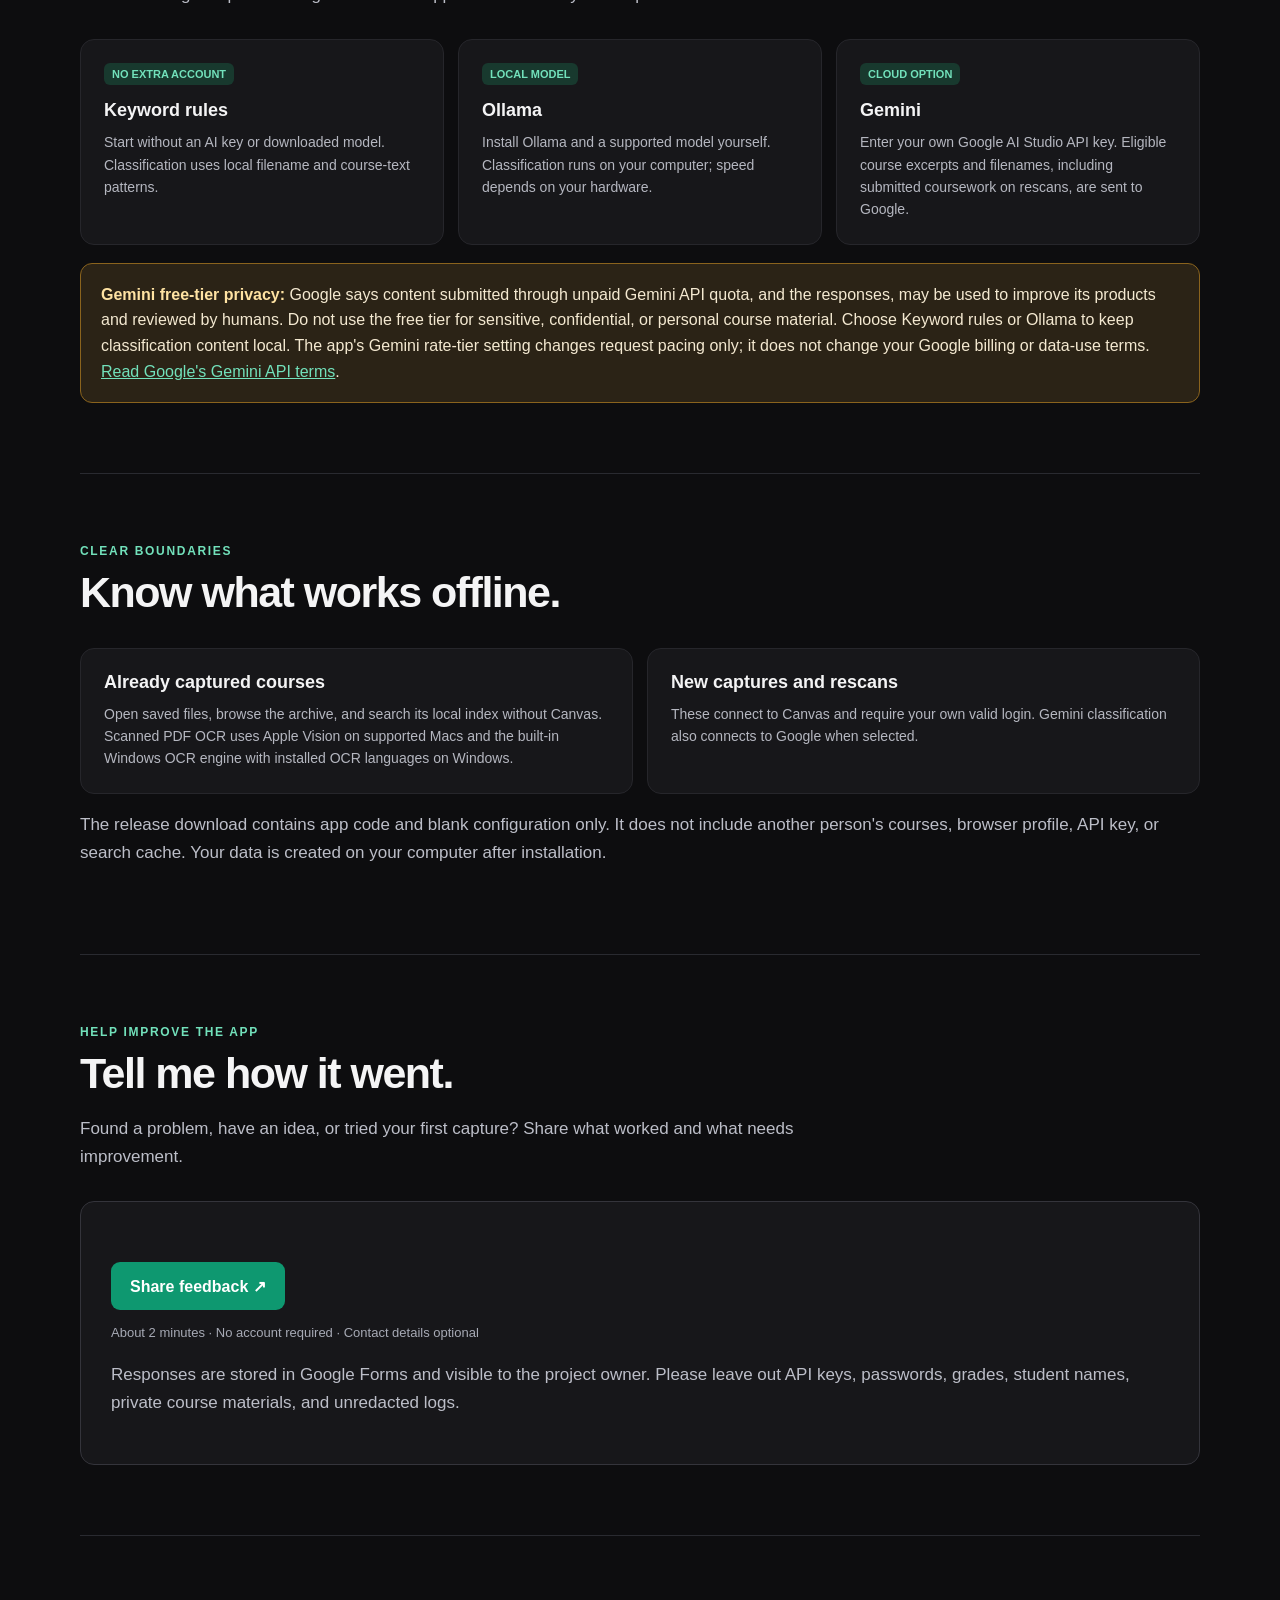
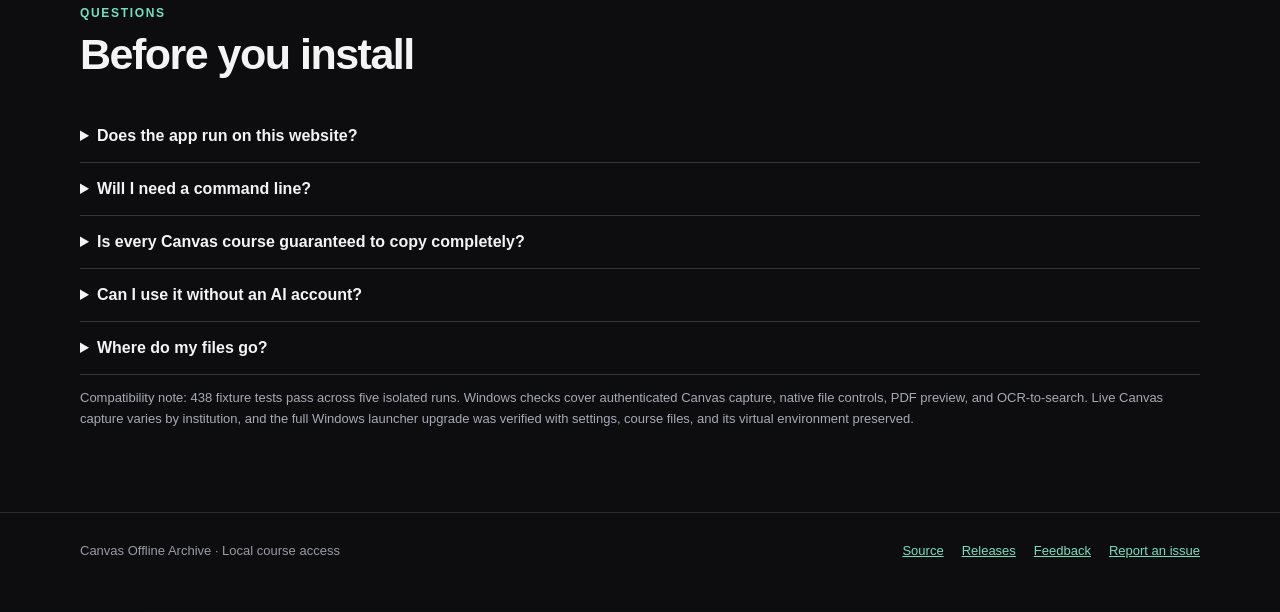
==== commit 3beeff96: "docs: add private feedback form for launch visitors" ====
--- a/docs/index.html
+++ b/docs/index.html
@@ -87,7 +87,7 @@
   </style>
 </head>
 <body>
-  <header class="topbar"><div class="wrap topbar-inner"><a class="brand" href="#top"><span class="brand-mark" aria-hidden="true"></span> Canvas Offline Archive</a><nav aria-label="Main navigation"><a href="#features">Features</a><a href="#how-it-works">How it works</a><a href="#install">Install</a><a href="#questions">Questions</a><a href="https://github.com/zayd-haque/canvas-offline-archive">GitHub repo ↗</a></nav></div></header>
+  <header class="topbar"><div class="wrap topbar-inner"><a class="brand" href="#top"><span class="brand-mark" aria-hidden="true"></span> Canvas Offline Archive</a><nav aria-label="Main navigation"><a href="#features">Features</a><a href="#how-it-works">How it works</a><a href="#install">Install</a><a href="#questions">Questions</a><a href="#feedback">Feedback</a><a href="https://github.com/zayd-haque/canvas-offline-archive">GitHub repo ↗</a></nav></div></header>
   <main id="top" class="wrap">
     <div class="hero">
       <div><div class="eyebrow">A local app for Mac and Windows</div><h1>Keep your courses within reach.</h1><p class="lead">Capture Canvas materials you can access, organize them on your computer, and come back to your files, deadlines, and search results even when you are offline.</p><div class="buttons"><a class="button" href="https://github.com/zayd-haque/canvas-offline-archive/releases/latest/download/canvas-offline-archive-macos.zip">Download for Mac ↓</a><a class="button secondary" href="https://github.com/zayd-haque/canvas-offline-archive/releases/latest/download/canvas-offline-archive-windows.zip">Download for Windows ↓</a></div><p class="small">Python 3.14 required · First setup needs internet · The app runs on your computer</p></div>
@@ -106,8 +106,9 @@
     <section id="install"><div class="section-head"><div class="eyebrow">Get started</div><h2>Install on Mac or Windows.</h2><p>Choose your platform's ZIP and double-click its launcher. The first setup installs Python dependencies and opens the local app in your browser.</p></div><div class="install-box"><ol><li>Install <a href="https://www.python.org/downloads/">Python 3.14</a> for your computer. First setup requires internet.</li><li>Download the <a href="https://github.com/zayd-haque/canvas-offline-archive/releases/latest/download/canvas-offline-archive-macos.zip">Mac ZIP</a> or <a href="https://github.com/zayd-haque/canvas-offline-archive/releases/latest/download/canvas-offline-archive-windows.zip">Windows ZIP</a>, then extract it into a folder you control.</li><li>Open the extracted <code>canvas-offline-archive</code> folder. On Mac, double-click <code>Open Canvas Offline Archive.command</code>. On Windows, double-click <code>Open Canvas Offline Archive Windows.cmd</code>. Keep the command window open while using the app.</li><li>Follow the optional in-app setup guide. Your institution may ask for browser sign-in or 2FA during capture.</li></ol><div class="buttons"><a class="button" href="https://github.com/zayd-haque/canvas-offline-archive/releases/latest/download/canvas-offline-archive-macos.zip">Download for Mac ↓</a><a class="button secondary" href="https://github.com/zayd-haque/canvas-offline-archive/releases/latest/download/canvas-offline-archive-windows.zip">Download for Windows ↓</a></div><p class="small">Need details? Read the <a href="https://github.com/zayd-haque/canvas-offline-archive/blob/main/INSTALL.md">Mac guide</a> or <a href="https://github.com/zayd-haque/canvas-offline-archive/blob/main/WINDOWS_INSTALL.md">Windows guide</a>. Windows OCR uses installed Windows OCR languages for scanned PDFs.</p></div></section>
     <section id="organization"><div class="section-head"><div class="eyebrow">Your choice</div><h2>Pick an organization method.</h2><p>Choose during setup and change it later. The app does not silently switch providers.</p></div><div class="grid"><article class="choice"><span class="tag">NO EXTRA ACCOUNT</span><h3>Keyword rules</h3><p>Start without an AI key or downloaded model. Classification uses local filename and course-text patterns.</p></article><article class="choice"><span class="tag">LOCAL MODEL</span><h3>Ollama</h3><p>Install Ollama and a supported model yourself. Classification runs on your computer; speed depends on your hardware.</p></article><article class="choice"><span class="tag">CLOUD OPTION</span><h3>Gemini</h3><p>Enter your own Google AI Studio API key. Eligible course excerpts and filenames, including submitted coursework on rescans, are sent to Google.</p></article></div><div class="privacy-warning" role="note"><strong>Gemini free-tier privacy:</strong> Google says content submitted through unpaid Gemini API quota, and the responses, may be used to improve its products and reviewed by humans. Do not use the free tier for sensitive, confidential, or personal course material. Choose Keyword rules or Ollama to keep classification content local. The app's Gemini rate-tier setting changes request pacing only; it does not change your Google billing or data-use terms. <a href="https://ai.google.dev/gemini-api/terms">Read Google's Gemini API terms</a>.</div></section>
     <section id="privacy"><div class="section-head"><div class="eyebrow">Clear boundaries</div><h2>Know what works offline.</h2></div><div class="boundary"><article><h3>Already captured courses</h3><p>Open saved files, browse the archive, and search its local index without Canvas. Scanned PDF OCR uses Apple Vision on supported Macs and the built-in Windows OCR engine with installed OCR languages on Windows.</p></article><article><h3>New captures and rescans</h3><p>These connect to Canvas and require your own valid login. Gemini classification also connects to Google when selected.</p></article></div><p class="body-copy">The release download contains app code and blank configuration only. It does not include another person's courses, browser profile, API key, or search cache. Your data is created on your computer after installation.</p></section>
+    <section id="feedback"><div class="section-head"><div class="eyebrow">Help improve the app</div><h2>Tell me how it went.</h2><p>Found a problem, have an idea, or tried your first capture? Share what worked and what needs improvement.</p></div><div class="install-box"><div class="buttons"><a class="button" href="https://forms.gle/VAo7LTDTAcfoarT78" target="_blank" rel="noopener noreferrer">Share feedback ↗</a></div><p class="small">About 2 minutes · No account required · Contact details optional</p><p class="body-copy">Responses are stored in Google Forms and visible to the project owner. Please leave out API keys, passwords, grades, student names, private course materials, and unredacted logs.</p></div></section>
     <section id="questions"><div class="section-head"><div class="eyebrow">Questions</div><h2>Before you install</h2></div><details><summary>Does the app run on this website?</summary><p>No. This page explains and distributes the app. After installation, its Python server runs on your computer at <code>127.0.0.1:8000</code> and opens in your browser.</p></details><details><summary>Will I need a command line?</summary><p>Double-click the included Mac or Windows launcher; you do not need to type a command. Its terminal window shows installation and server progress.</p></details><details><summary>Is every Canvas course guaranteed to copy completely?</summary><p>No. Availability depends on your institution's authentication, permissions, published material, and file types. The fixture suite passes, but check live capture with your own course.</p></details><details><summary>Can I use it without an AI account?</summary><p>Yes. Choose Keyword Heuristics. Ollama is another local option if you install a supported model.</p></details><details><summary>Where do my files go?</summary><p>You choose a destination in the app. Browser authentication stays in a private profile on your computer; search indexes and previews are local caches. Review the <a href="https://github.com/zayd-haque/canvas-offline-archive/blob/main/INSTALL.md">Mac guide</a> or <a href="https://github.com/zayd-haque/canvas-offline-archive/blob/main/WINDOWS_INSTALL.md">Windows guide</a> before sharing an archive.</p></details><p class="small">Compatibility note: 438 fixture tests pass across five isolated runs. Windows checks cover authenticated Canvas capture, native file controls, PDF preview, and OCR-to-search. Live Canvas capture varies by institution, and the full Windows launcher upgrade was verified with settings, course files, and its virtual environment preserved.</p></section>
   </main>
-  <footer><div class="wrap"><span>Canvas Offline Archive · Local course access</span><div><a href="https://github.com/zayd-haque/canvas-offline-archive">Source</a><a href="https://github.com/zayd-haque/canvas-offline-archive/releases/latest">Releases</a><a href="https://github.com/zayd-haque/canvas-offline-archive/issues">Report an issue</a></div></div></footer>
+  <footer><div class="wrap"><span>Canvas Offline Archive · Local course access</span><div><a href="https://github.com/zayd-haque/canvas-offline-archive">Source</a><a href="https://github.com/zayd-haque/canvas-offline-archive/releases/latest">Releases</a><a href="https://forms.gle/VAo7LTDTAcfoarT78" target="_blank" rel="noopener noreferrer">Feedback</a><a href="https://github.com/zayd-haque/canvas-offline-archive/issues">Report an issue</a></div></div></footer>
 </body>
 </html>
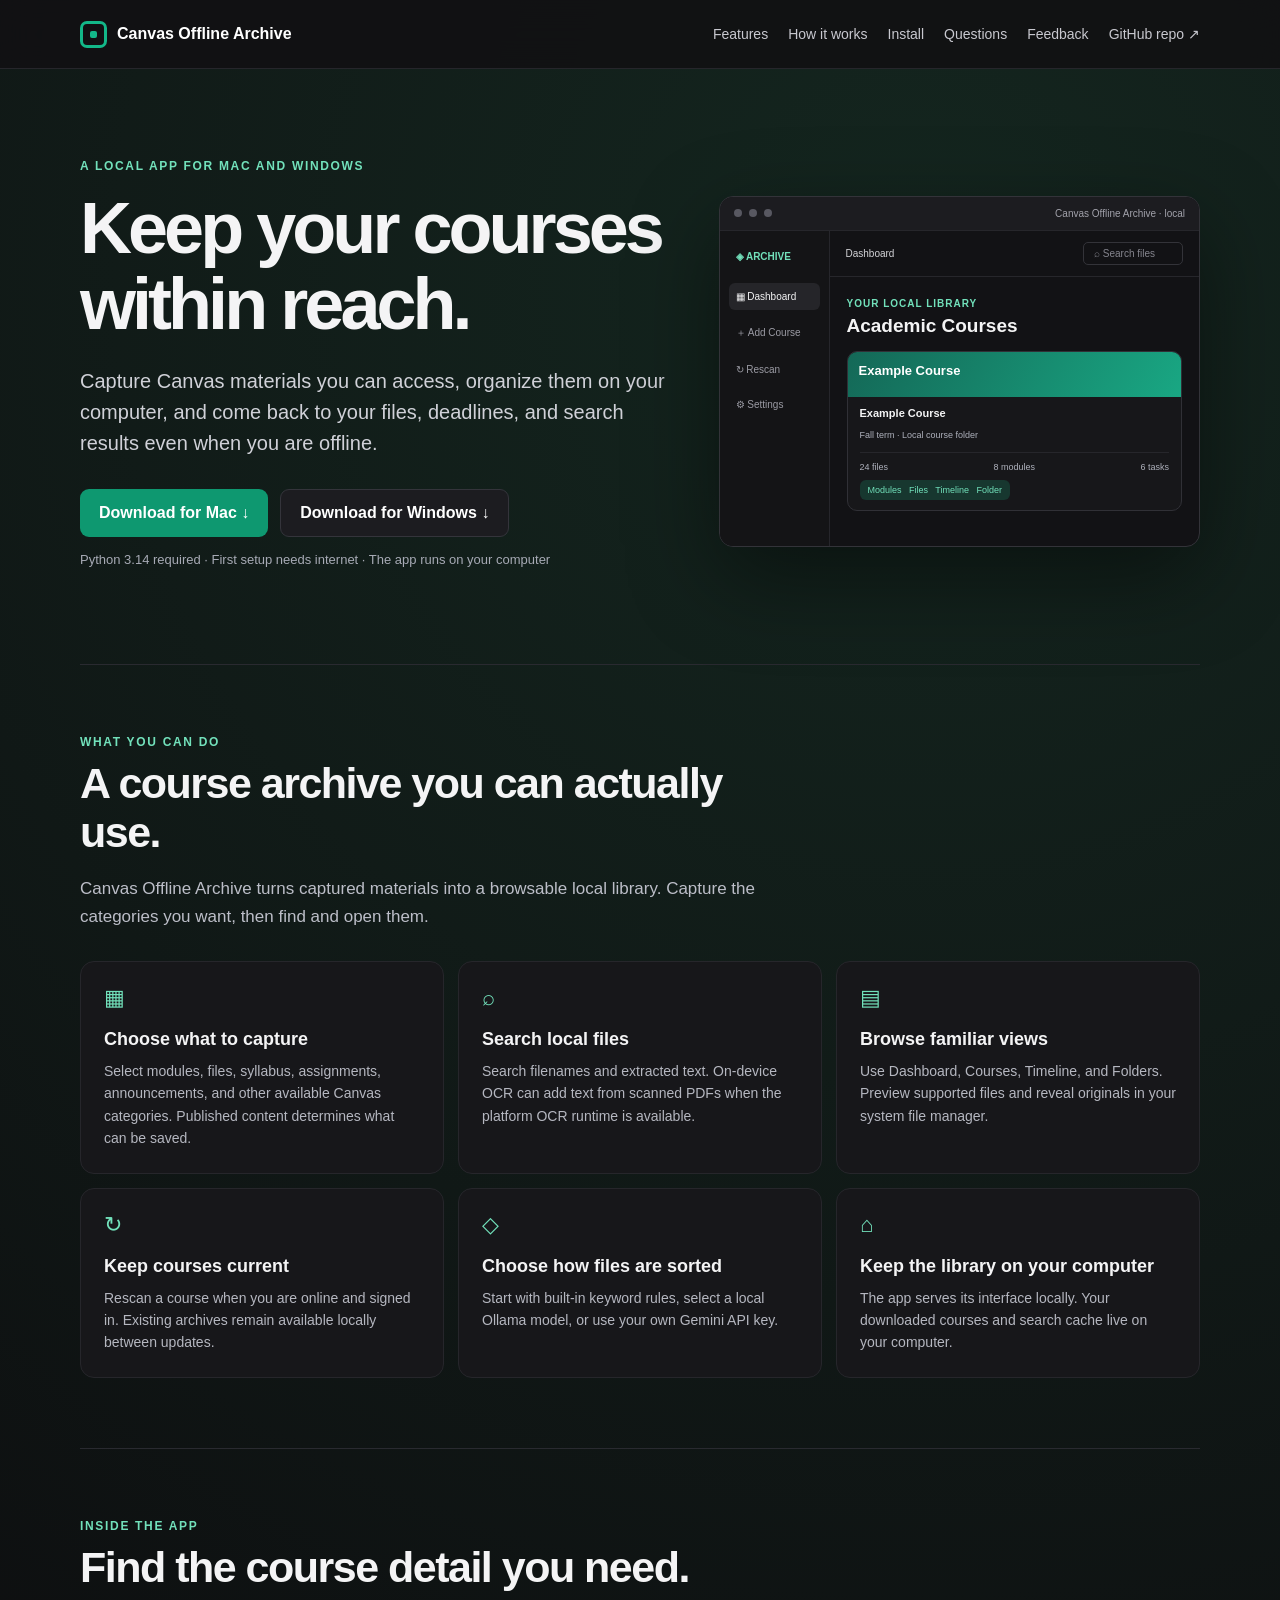
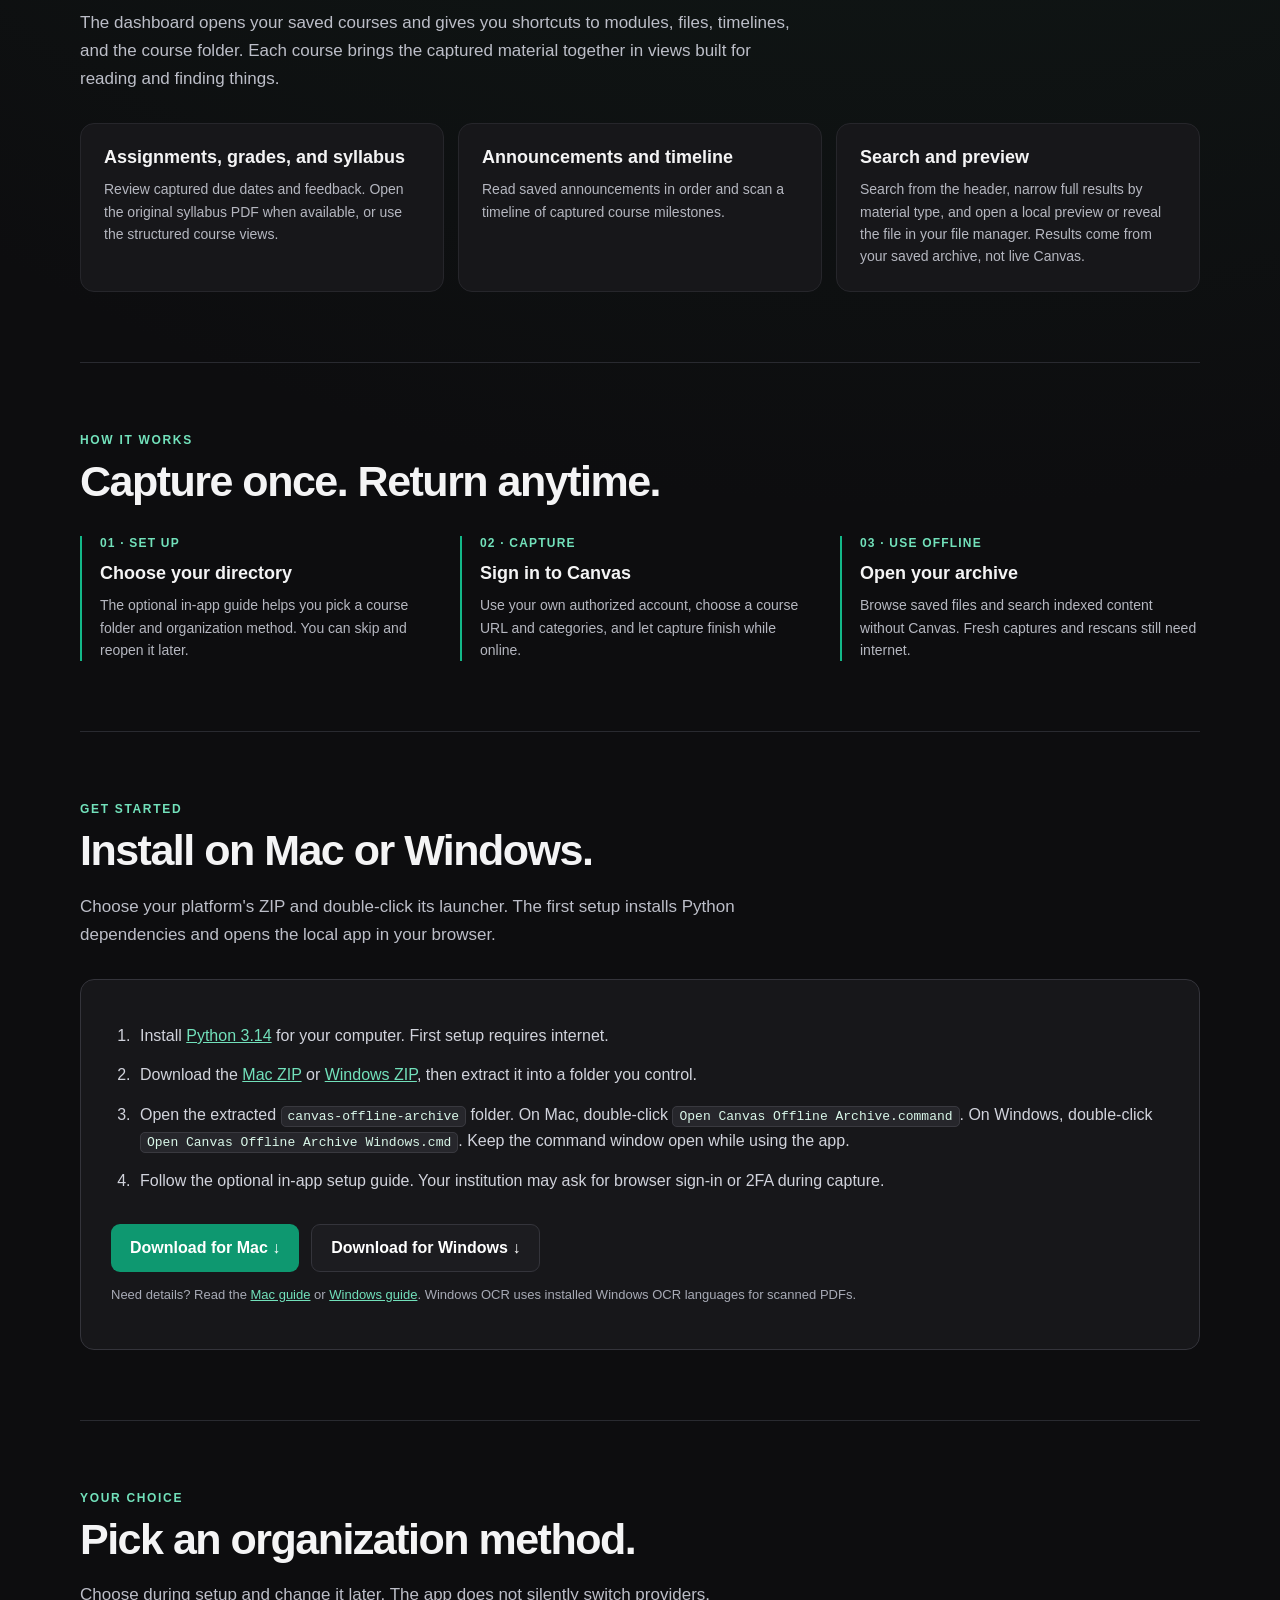
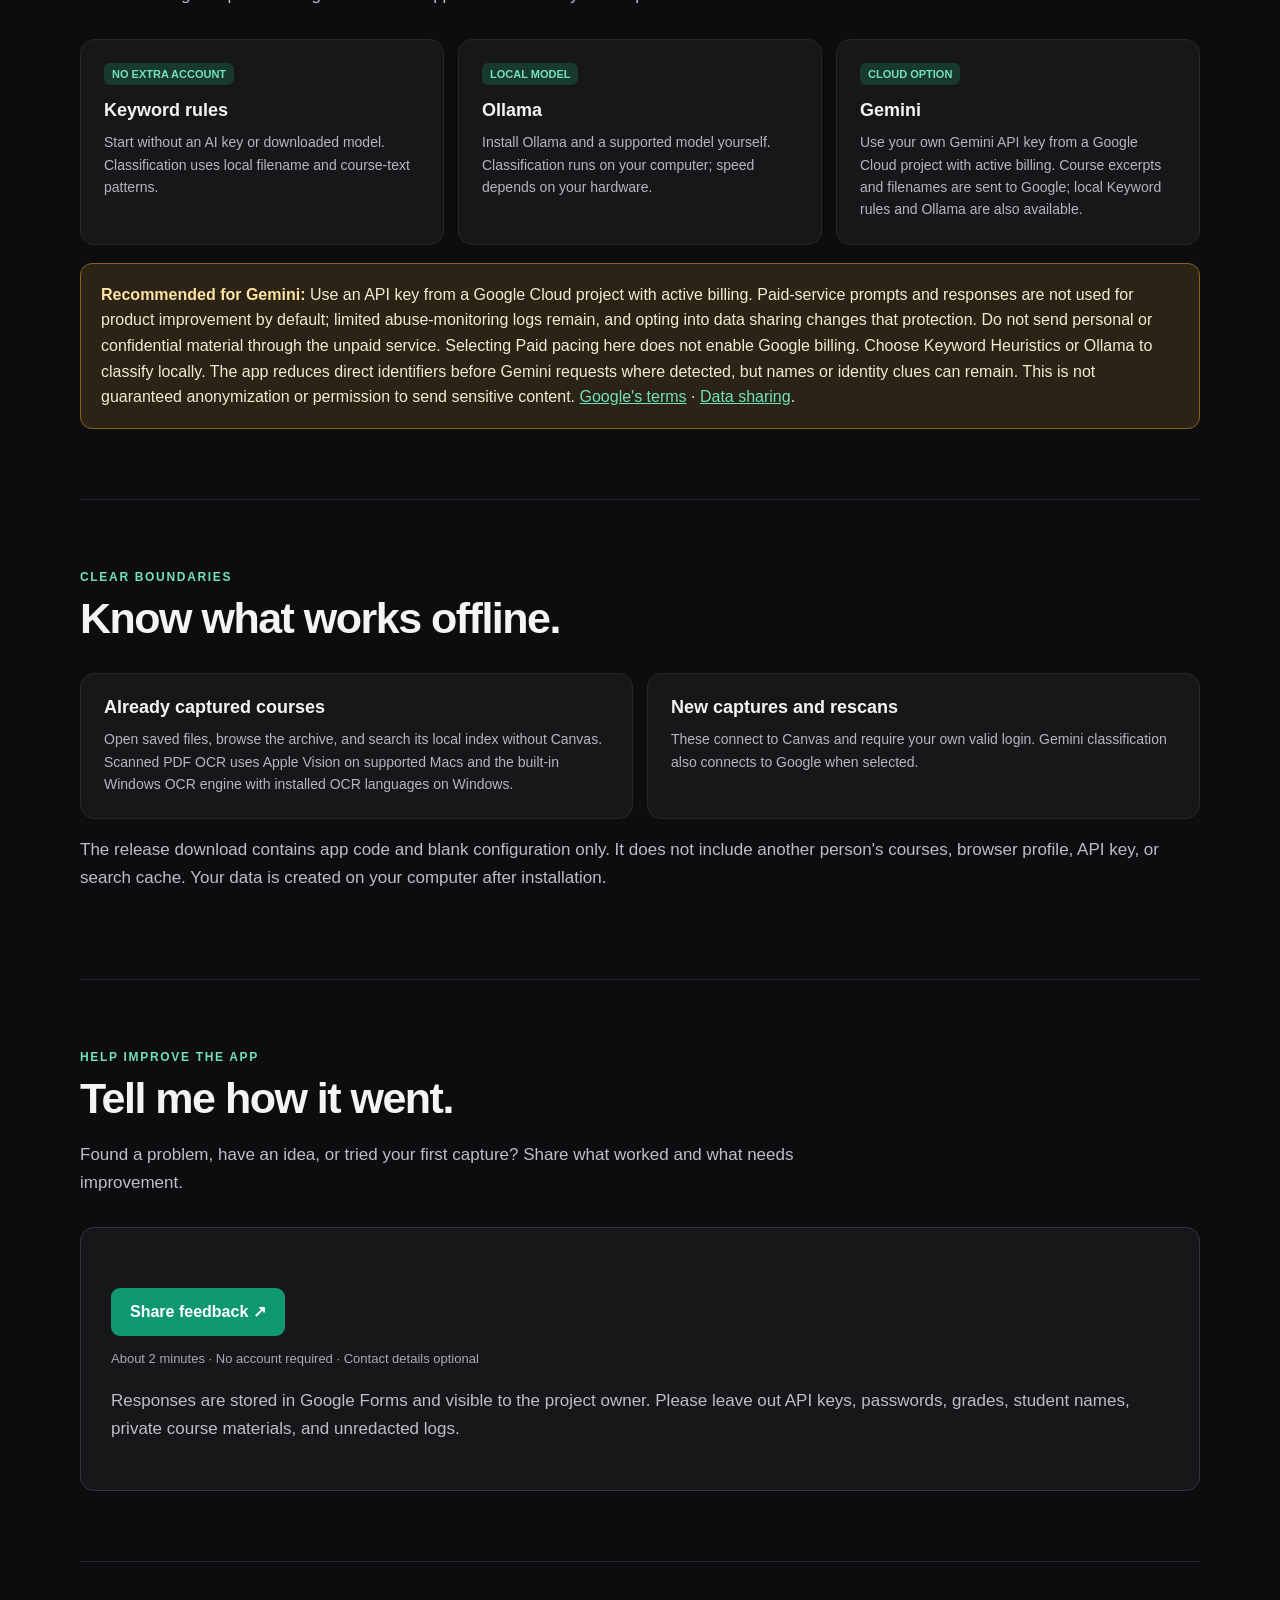
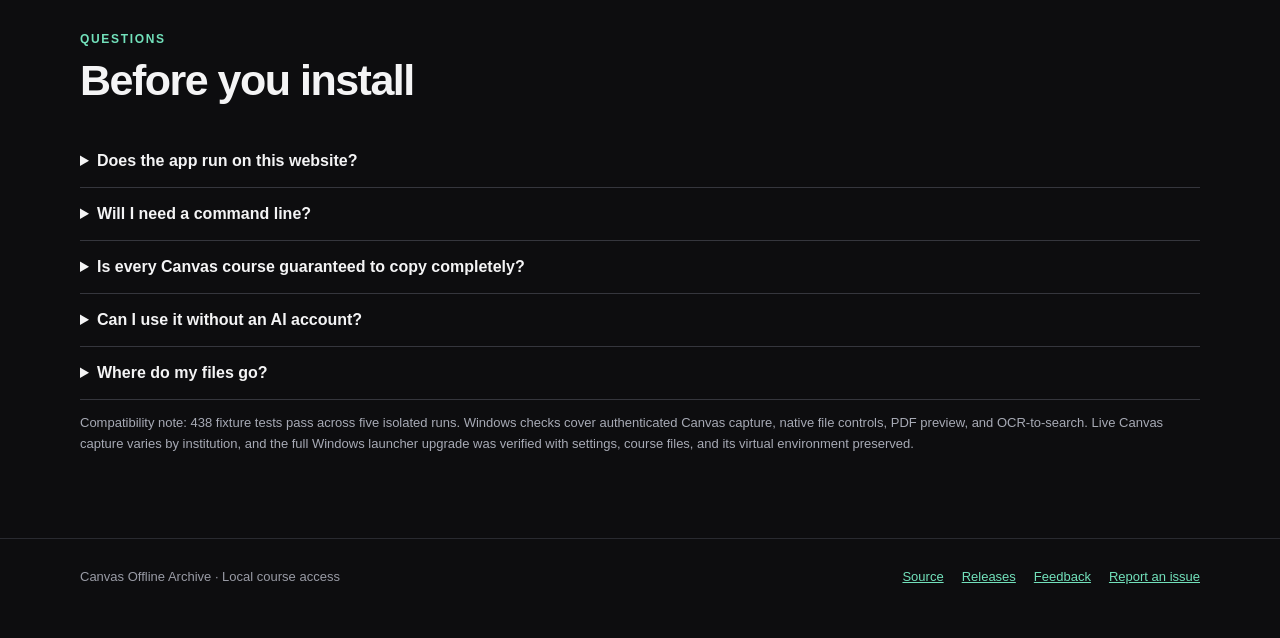
==== commit 6517e6e5: "feat(privacy): reduce cloud identifiers and clarify Gemini billing" ====
--- a/docs/index.html
+++ b/docs/index.html
@@ -104,7 +104,7 @@
     <section id="inside"><div class="section-head"><div class="eyebrow">Inside the app</div><h2>Find the course detail you need.</h2><p>The dashboard opens your saved courses and gives you shortcuts to modules, files, timelines, and the course folder. Each course brings the captured material together in views built for reading and finding things.</p></div><div class="grid"><article class="feature"><h3>Assignments, grades, and syllabus</h3><p>Review captured due dates and feedback. Open the original syllabus PDF when available, or use the structured course views.</p></article><article class="feature"><h3>Announcements and timeline</h3><p>Read saved announcements in order and scan a timeline of captured course milestones.</p></article><article class="feature"><h3>Search and preview</h3><p>Search from the header, narrow full results by material type, and open a local preview or reveal the file in your file manager. Results come from your saved archive, not live Canvas.</p></article></div></section>
     <section id="how-it-works"><div class="section-head"><div class="eyebrow">How it works</div><h2>Capture once. Return anytime.</h2></div><div class="steps"><div class="step"><div class="step-number">01 · SET UP</div><h3>Choose your directory</h3><p>The optional in-app guide helps you pick a course folder and organization method. You can skip and reopen it later.</p></div><div class="step"><div class="step-number">02 · CAPTURE</div><h3>Sign in to Canvas</h3><p>Use your own authorized account, choose a course URL and categories, and let capture finish while online.</p></div><div class="step"><div class="step-number">03 · USE OFFLINE</div><h3>Open your archive</h3><p>Browse saved files and search indexed content without Canvas. Fresh captures and rescans still need internet.</p></div></div></section>
     <section id="install"><div class="section-head"><div class="eyebrow">Get started</div><h2>Install on Mac or Windows.</h2><p>Choose your platform's ZIP and double-click its launcher. The first setup installs Python dependencies and opens the local app in your browser.</p></div><div class="install-box"><ol><li>Install <a href="https://www.python.org/downloads/">Python 3.14</a> for your computer. First setup requires internet.</li><li>Download the <a href="https://github.com/zayd-haque/canvas-offline-archive/releases/latest/download/canvas-offline-archive-macos.zip">Mac ZIP</a> or <a href="https://github.com/zayd-haque/canvas-offline-archive/releases/latest/download/canvas-offline-archive-windows.zip">Windows ZIP</a>, then extract it into a folder you control.</li><li>Open the extracted <code>canvas-offline-archive</code> folder. On Mac, double-click <code>Open Canvas Offline Archive.command</code>. On Windows, double-click <code>Open Canvas Offline Archive Windows.cmd</code>. Keep the command window open while using the app.</li><li>Follow the optional in-app setup guide. Your institution may ask for browser sign-in or 2FA during capture.</li></ol><div class="buttons"><a class="button" href="https://github.com/zayd-haque/canvas-offline-archive/releases/latest/download/canvas-offline-archive-macos.zip">Download for Mac ↓</a><a class="button secondary" href="https://github.com/zayd-haque/canvas-offline-archive/releases/latest/download/canvas-offline-archive-windows.zip">Download for Windows ↓</a></div><p class="small">Need details? Read the <a href="https://github.com/zayd-haque/canvas-offline-archive/blob/main/INSTALL.md">Mac guide</a> or <a href="https://github.com/zayd-haque/canvas-offline-archive/blob/main/WINDOWS_INSTALL.md">Windows guide</a>. Windows OCR uses installed Windows OCR languages for scanned PDFs.</p></div></section>
-    <section id="organization"><div class="section-head"><div class="eyebrow">Your choice</div><h2>Pick an organization method.</h2><p>Choose during setup and change it later. The app does not silently switch providers.</p></div><div class="grid"><article class="choice"><span class="tag">NO EXTRA ACCOUNT</span><h3>Keyword rules</h3><p>Start without an AI key or downloaded model. Classification uses local filename and course-text patterns.</p></article><article class="choice"><span class="tag">LOCAL MODEL</span><h3>Ollama</h3><p>Install Ollama and a supported model yourself. Classification runs on your computer; speed depends on your hardware.</p></article><article class="choice"><span class="tag">CLOUD OPTION</span><h3>Gemini</h3><p>Enter your own Google AI Studio API key. Eligible course excerpts and filenames, including submitted coursework on rescans, are sent to Google.</p></article></div><div class="privacy-warning" role="note"><strong>Gemini free-tier privacy:</strong> Google says content submitted through unpaid Gemini API quota, and the responses, may be used to improve its products and reviewed by humans. Do not use the free tier for sensitive, confidential, or personal course material. Choose Keyword rules or Ollama to keep classification content local. The app's Gemini rate-tier setting changes request pacing only; it does not change your Google billing or data-use terms. <a href="https://ai.google.dev/gemini-api/terms">Read Google's Gemini API terms</a>.</div></section>
+    <section id="organization"><div class="section-head"><div class="eyebrow">Your choice</div><h2>Pick an organization method.</h2><p>Choose during setup and change it later. The app does not silently switch providers.</p></div><div class="grid"><article class="choice"><span class="tag">NO EXTRA ACCOUNT</span><h3>Keyword rules</h3><p>Start without an AI key or downloaded model. Classification uses local filename and course-text patterns.</p></article><article class="choice"><span class="tag">LOCAL MODEL</span><h3>Ollama</h3><p>Install Ollama and a supported model yourself. Classification runs on your computer; speed depends on your hardware.</p></article><article class="choice"><span class="tag">CLOUD OPTION</span><h3>Gemini</h3><p>Use your own Gemini API key from a Google Cloud project with active billing. Course excerpts and filenames are sent to Google; local Keyword rules and Ollama are also available.</p></article></div><div class="privacy-warning" role="note"><strong>Recommended for Gemini:</strong> Use an API key from a Google Cloud project with active billing. Paid-service prompts and responses are not used for product improvement by default; limited abuse-monitoring logs remain, and opting into data sharing changes that protection. Do not send personal or confidential material through the unpaid service. Selecting Paid pacing here does not enable Google billing. Choose Keyword Heuristics or Ollama to classify locally. The app reduces direct identifiers before Gemini requests where detected, but names or identity clues can remain. This is not guaranteed anonymization or permission to send sensitive content. <a href="https://ai.google.dev/gemini-api/terms" target="_blank" rel="noopener noreferrer">Google's terms</a> · <a href="https://ai.google.dev/gemini-api/docs/logs-policy" target="_blank" rel="noopener noreferrer">Data sharing</a>.</div></section>
     <section id="privacy"><div class="section-head"><div class="eyebrow">Clear boundaries</div><h2>Know what works offline.</h2></div><div class="boundary"><article><h3>Already captured courses</h3><p>Open saved files, browse the archive, and search its local index without Canvas. Scanned PDF OCR uses Apple Vision on supported Macs and the built-in Windows OCR engine with installed OCR languages on Windows.</p></article><article><h3>New captures and rescans</h3><p>These connect to Canvas and require your own valid login. Gemini classification also connects to Google when selected.</p></article></div><p class="body-copy">The release download contains app code and blank configuration only. It does not include another person's courses, browser profile, API key, or search cache. Your data is created on your computer after installation.</p></section>
     <section id="feedback"><div class="section-head"><div class="eyebrow">Help improve the app</div><h2>Tell me how it went.</h2><p>Found a problem, have an idea, or tried your first capture? Share what worked and what needs improvement.</p></div><div class="install-box"><div class="buttons"><a class="button" href="https://forms.gle/VAo7LTDTAcfoarT78" target="_blank" rel="noopener noreferrer">Share feedback ↗</a></div><p class="small">About 2 minutes · No account required · Contact details optional</p><p class="body-copy">Responses are stored in Google Forms and visible to the project owner. Please leave out API keys, passwords, grades, student names, private course materials, and unredacted logs.</p></div></section>
     <section id="questions"><div class="section-head"><div class="eyebrow">Questions</div><h2>Before you install</h2></div><details><summary>Does the app run on this website?</summary><p>No. This page explains and distributes the app. After installation, its Python server runs on your computer at <code>127.0.0.1:8000</code> and opens in your browser.</p></details><details><summary>Will I need a command line?</summary><p>Double-click the included Mac or Windows launcher; you do not need to type a command. Its terminal window shows installation and server progress.</p></details><details><summary>Is every Canvas course guaranteed to copy completely?</summary><p>No. Availability depends on your institution's authentication, permissions, published material, and file types. The fixture suite passes, but check live capture with your own course.</p></details><details><summary>Can I use it without an AI account?</summary><p>Yes. Choose Keyword Heuristics. Ollama is another local option if you install a supported model.</p></details><details><summary>Where do my files go?</summary><p>You choose a destination in the app. Browser authentication stays in a private profile on your computer; search indexes and previews are local caches. Review the <a href="https://github.com/zayd-haque/canvas-offline-archive/blob/main/INSTALL.md">Mac guide</a> or <a href="https://github.com/zayd-haque/canvas-offline-archive/blob/main/WINDOWS_INSTALL.md">Windows guide</a> before sharing an archive.</p></details><p class="small">Compatibility note: 438 fixture tests pass across five isolated runs. Windows checks cover authenticated Canvas capture, native file controls, PDF preview, and OCR-to-search. Live Canvas capture varies by institution, and the full Windows launcher upgrade was verified with settings, course files, and its virtual environment preserved.</p></section>
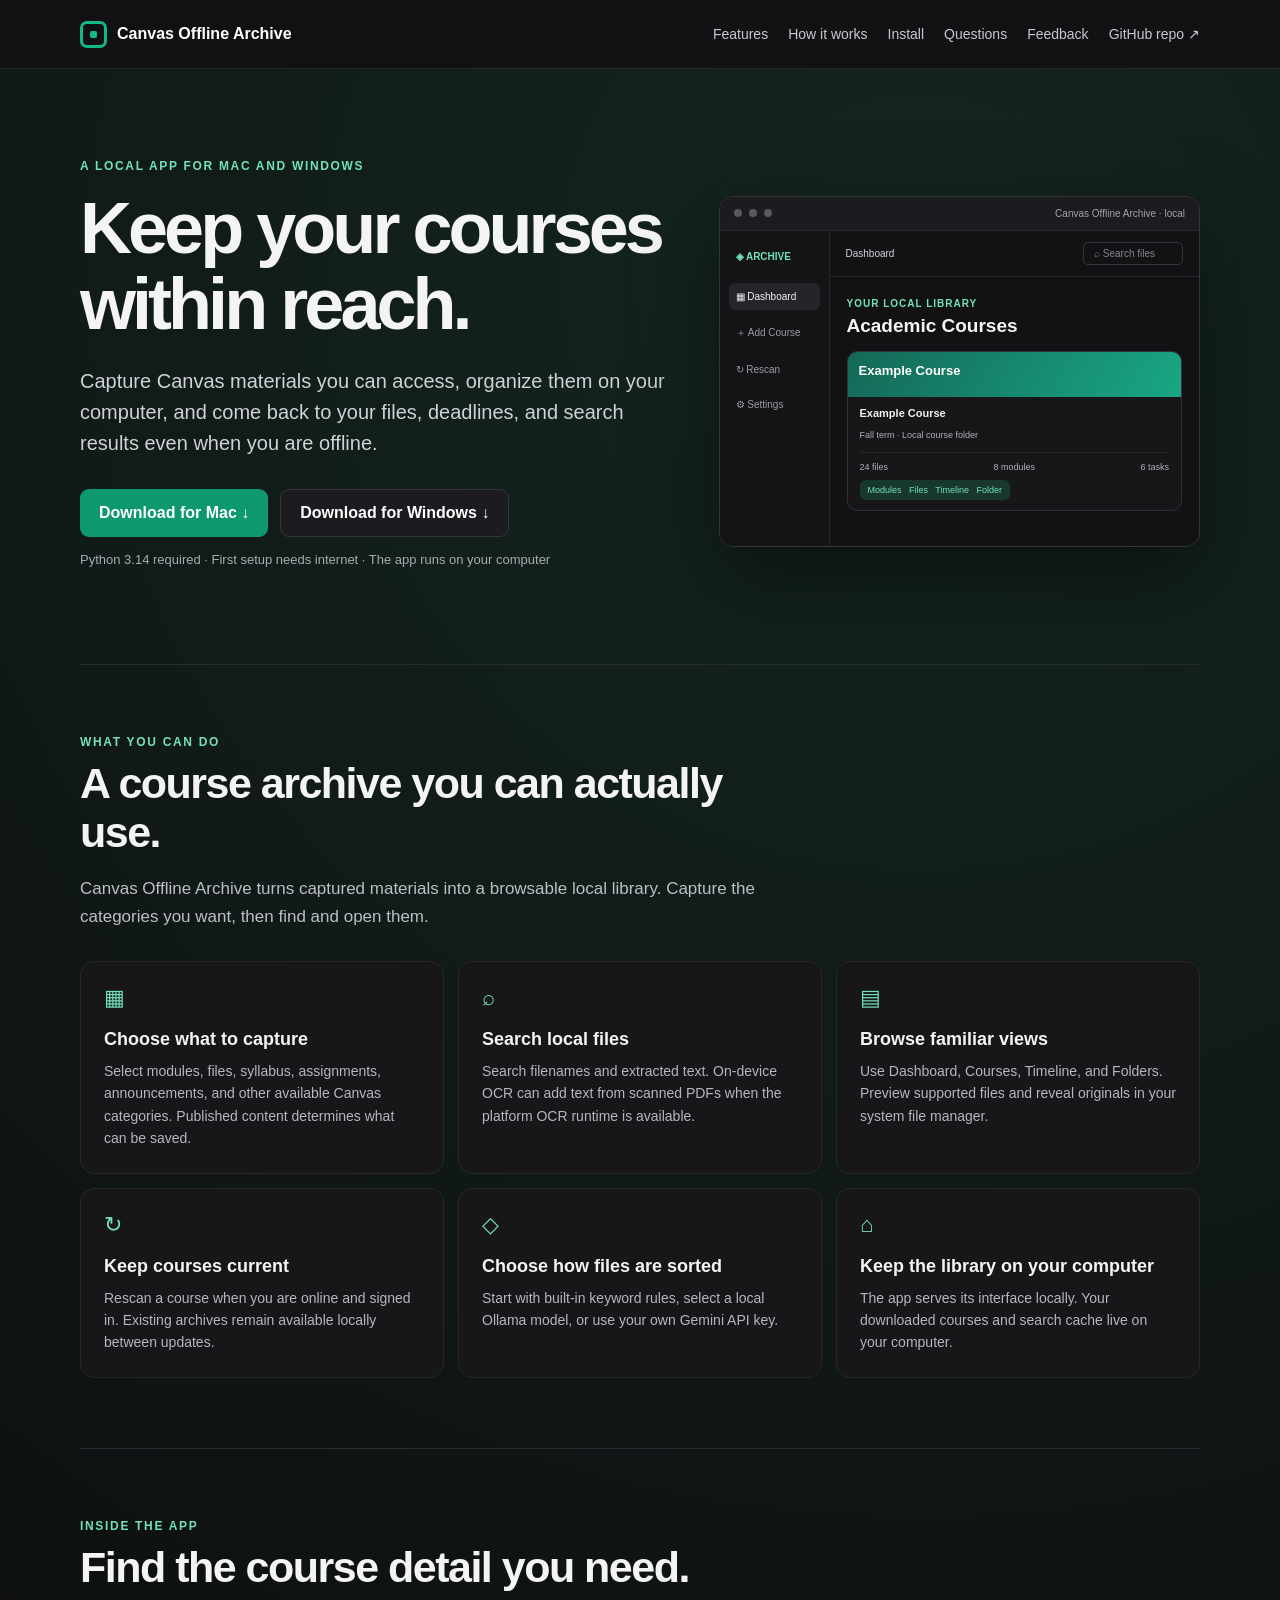
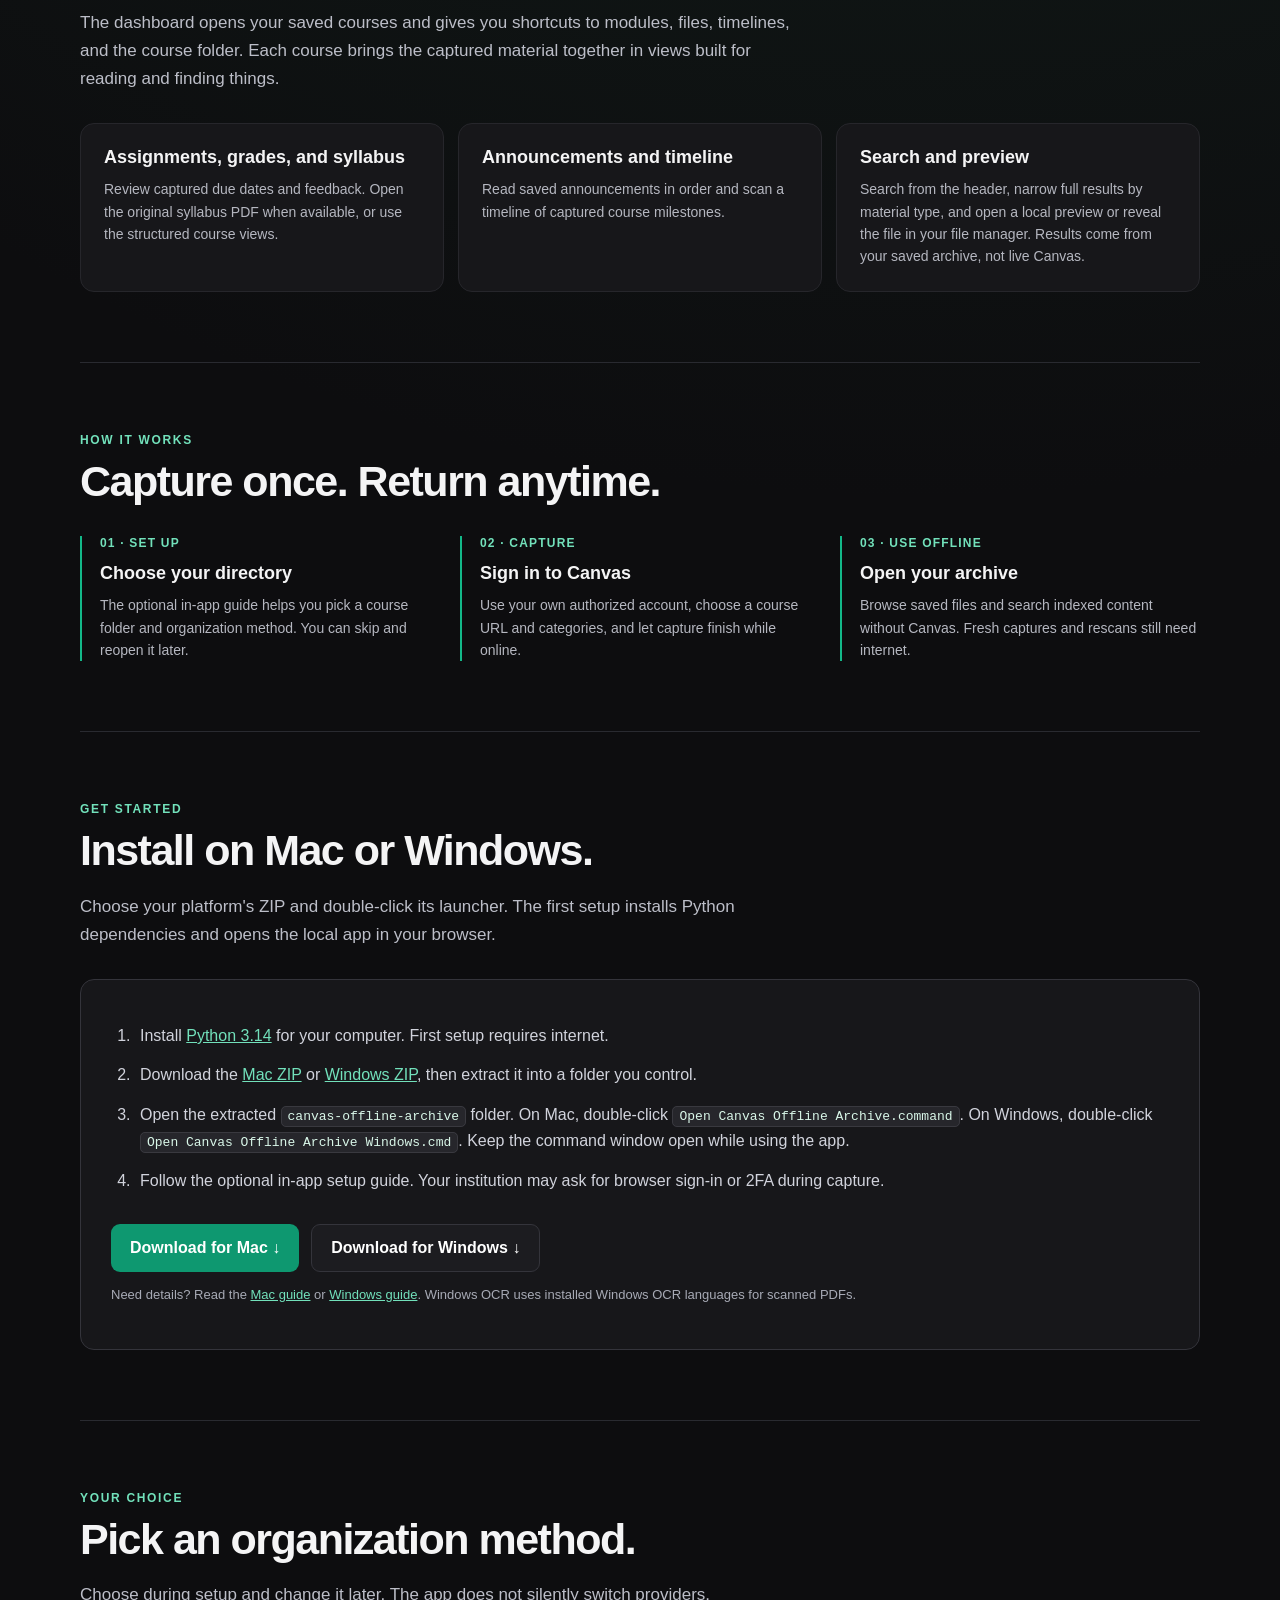
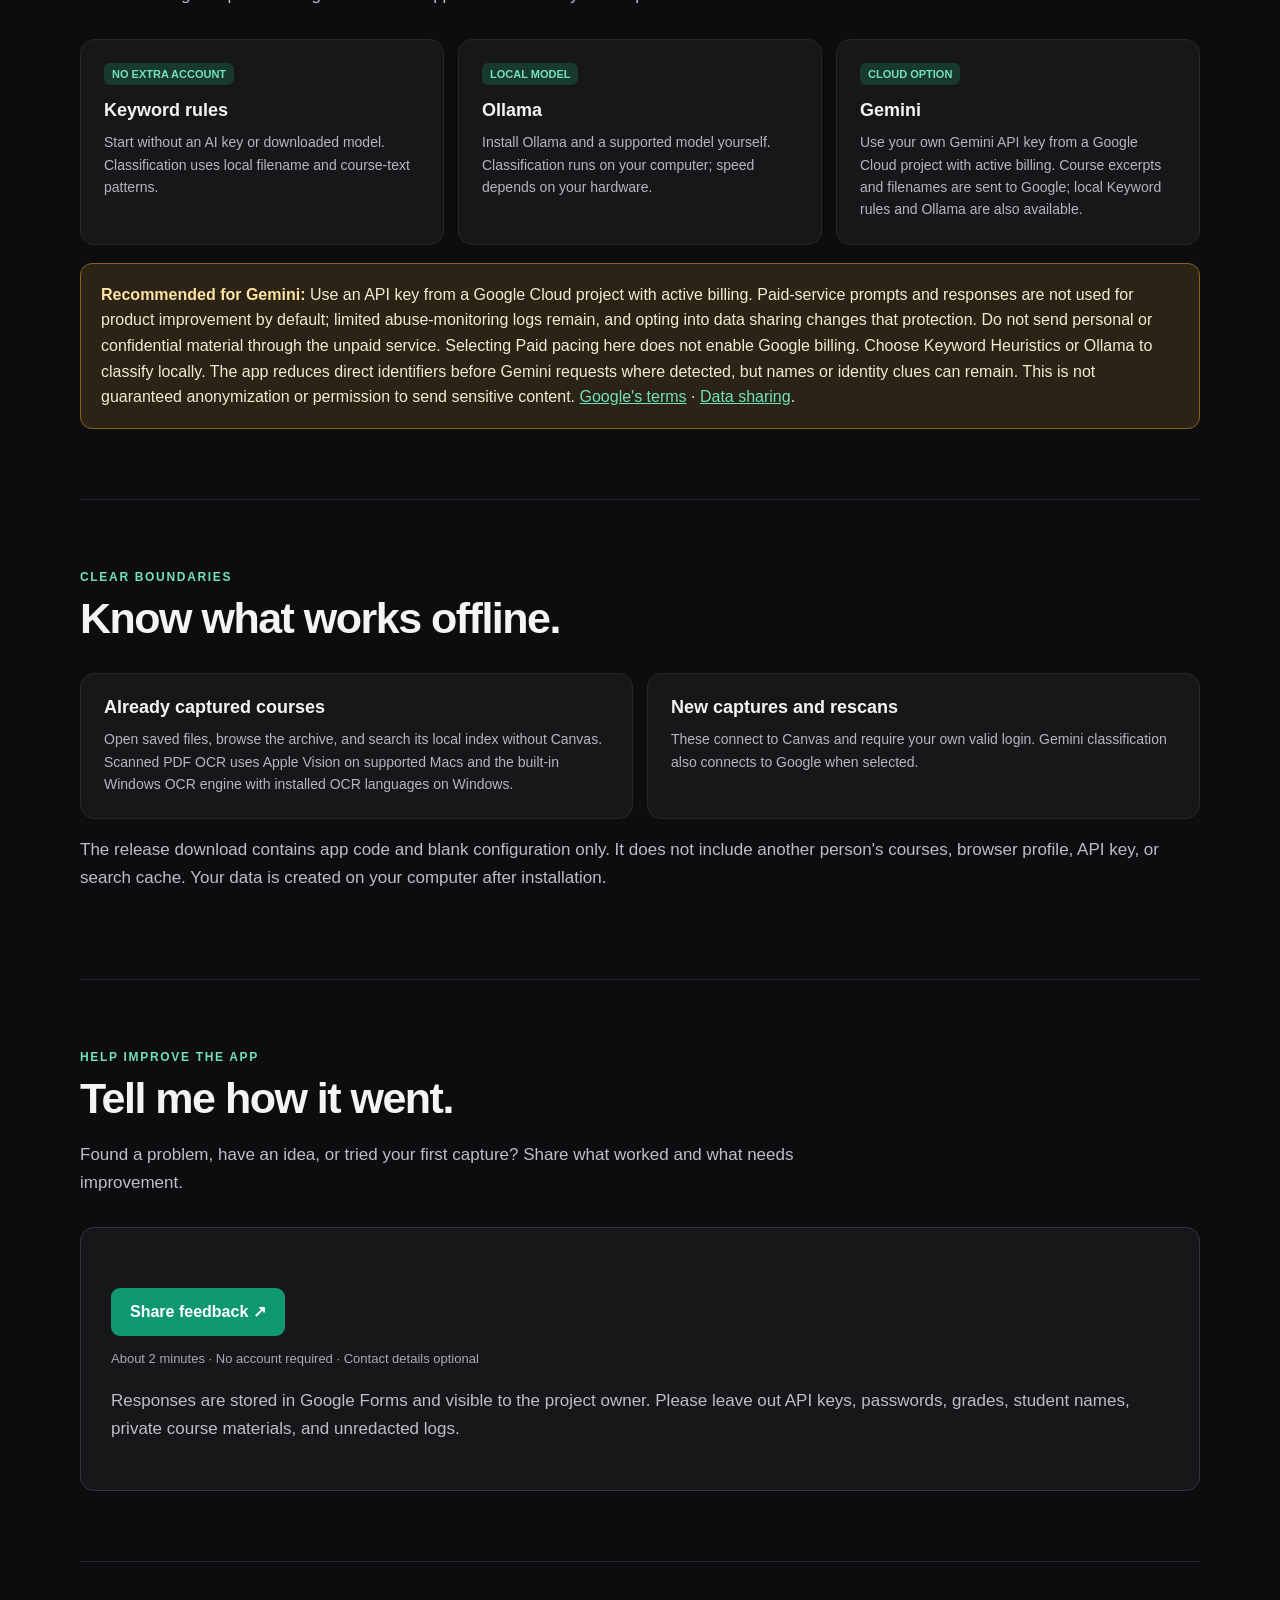
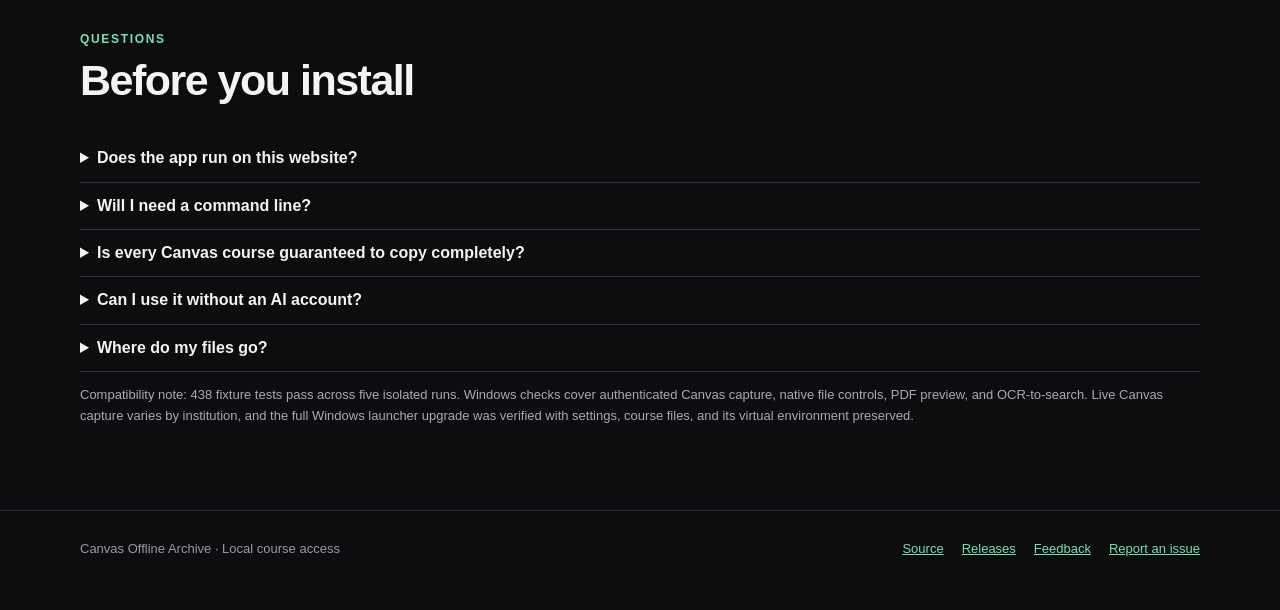
==== commit 8e2aa48f: "style(site): tighten FAQ spacing" ====
--- a/docs/index.html
+++ b/docs/index.html
@@ -75,9 +75,10 @@
     .tag { display: inline-block; color: var(--accent-light); background: #18392e; border-radius: 6px; padding: 5px 8px; font-size: 11px; font-weight: 700; margin-bottom: 15px; }
     .boundary { display: grid; grid-template-columns: repeat(2, 1fr); gap: 14px; }
     .boundary p { margin-top: 8px; }
-    details { border-bottom: 1px solid #35363d; padding: 17px 0; }
-    summary { cursor: pointer; font-weight: 700; font-size: 16px; }
-    details p { color: #b8bac4; line-height: 1.65; max-width: 780px; }
+    #questions details { border-bottom: 1px solid #35363d; padding: 0; margin: 0; }
+    #questions summary { cursor: pointer; font-weight: 700; font-size: 16px; line-height: 1.4; padding: 12px 0; }
+    #questions details p { color: #b8bac4; font-size: 15px; line-height: 1.55; max-width: 780px; margin: 0 0 14px 20px; }
+    #questions details[open] summary { padding-bottom: 8px; }
     footer { border-top: 1px solid #292a30; padding: 30px 0 54px; color: #999ba5; font-size: 13px; }
     footer .wrap { display: flex; justify-content: space-between; gap: 20px; flex-wrap: wrap; }
     footer a { margin-left: 18px; }
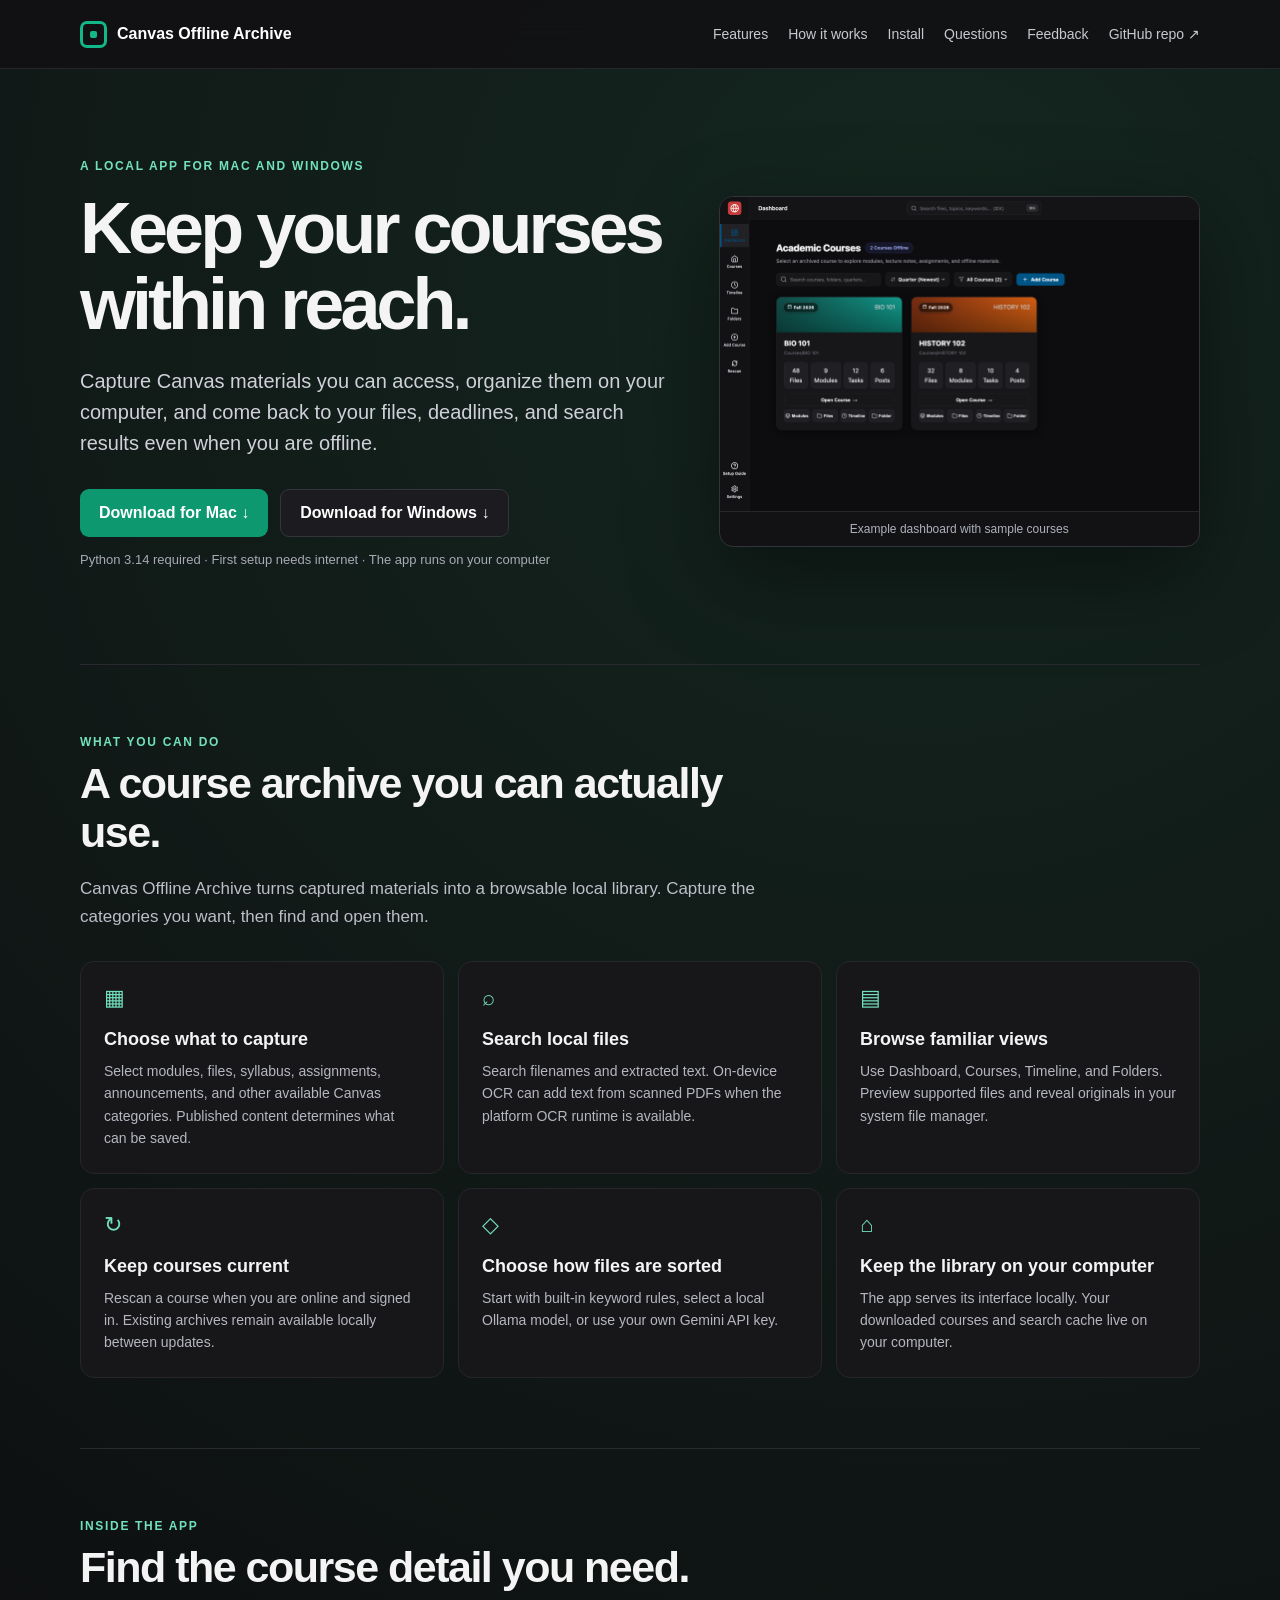
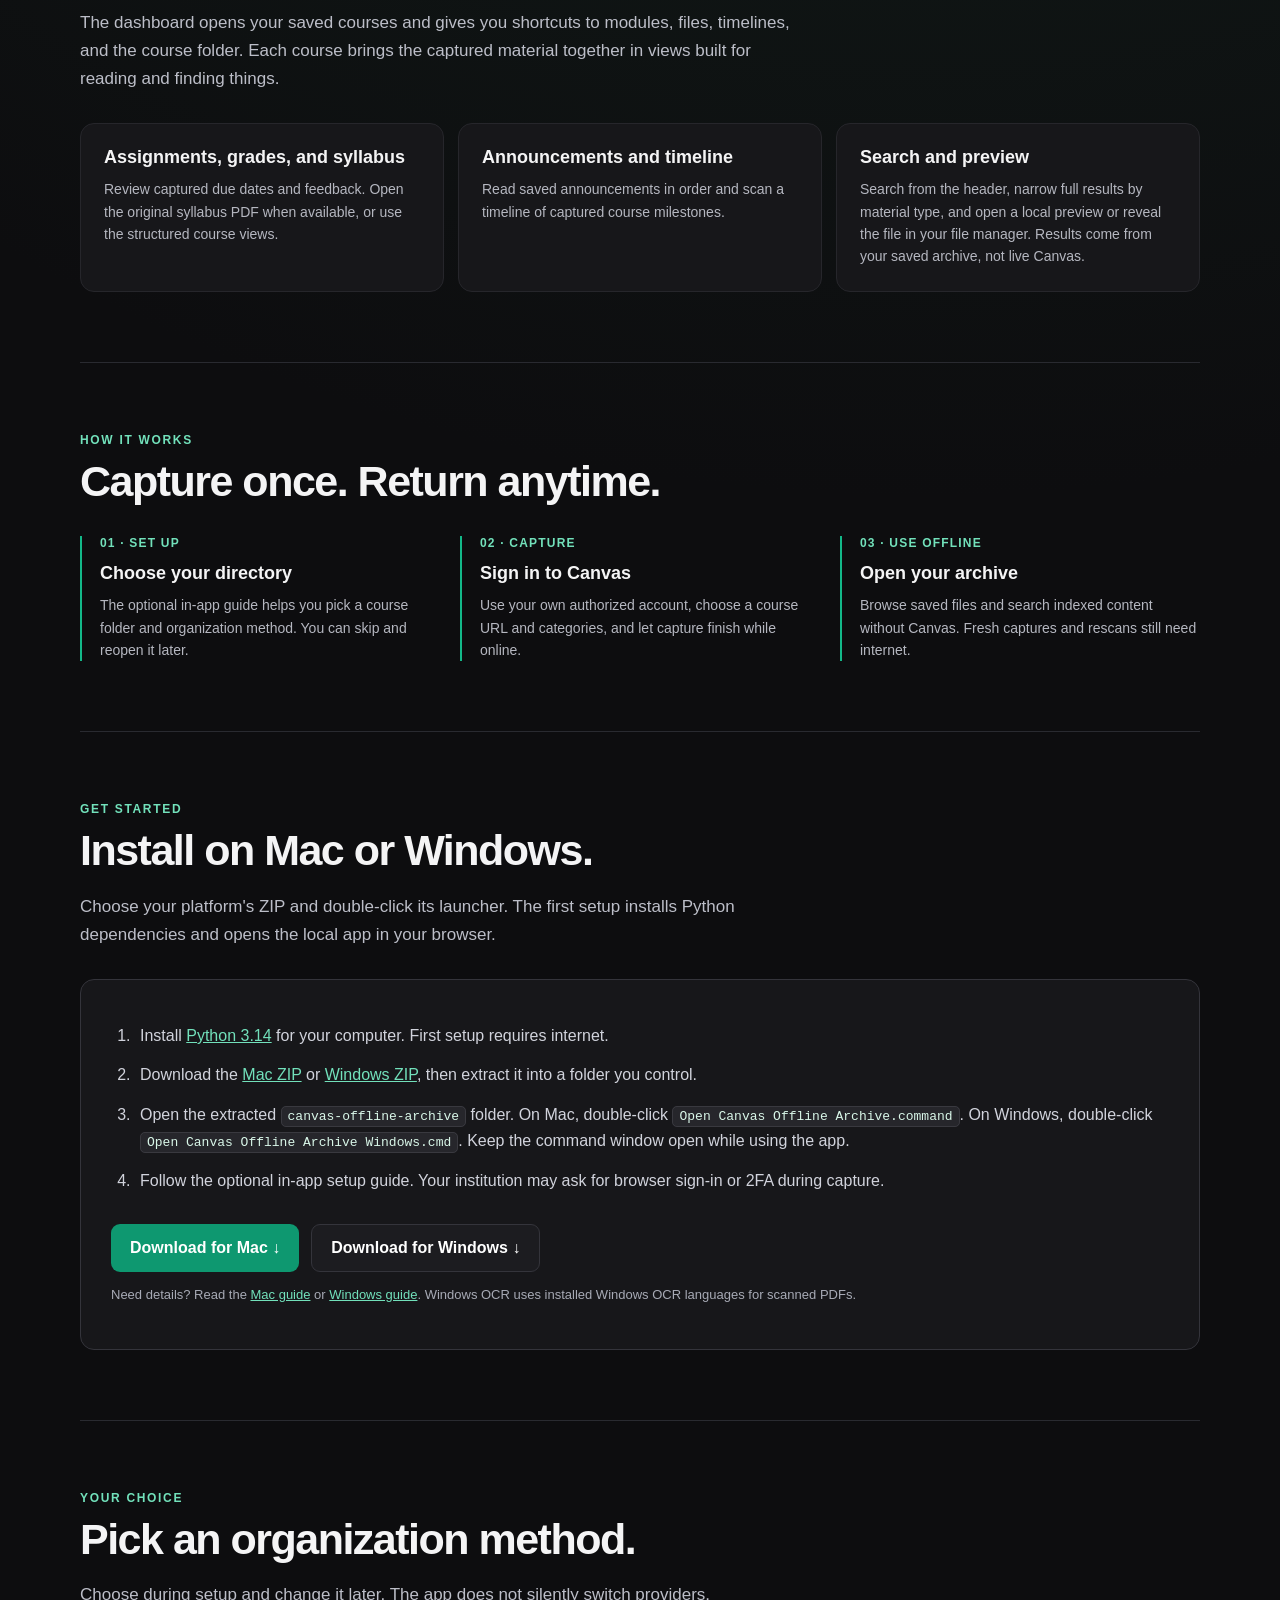
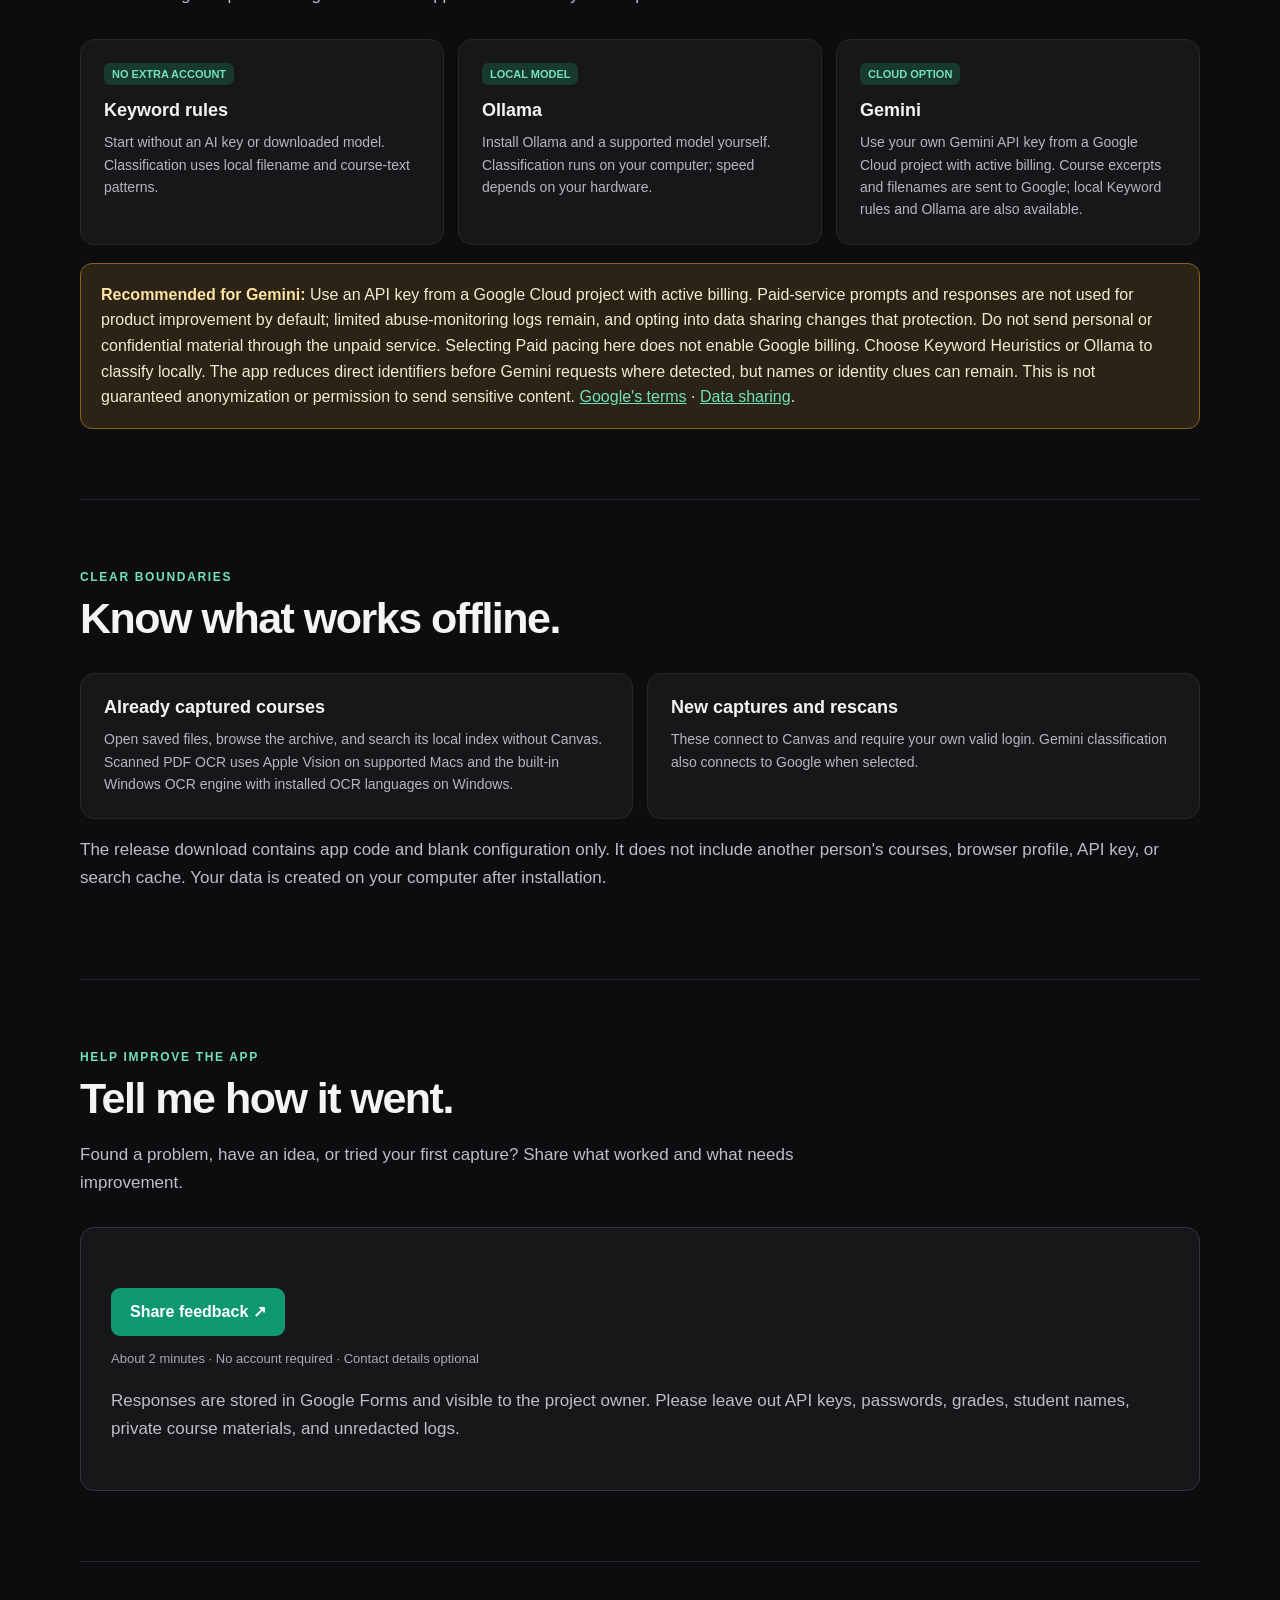
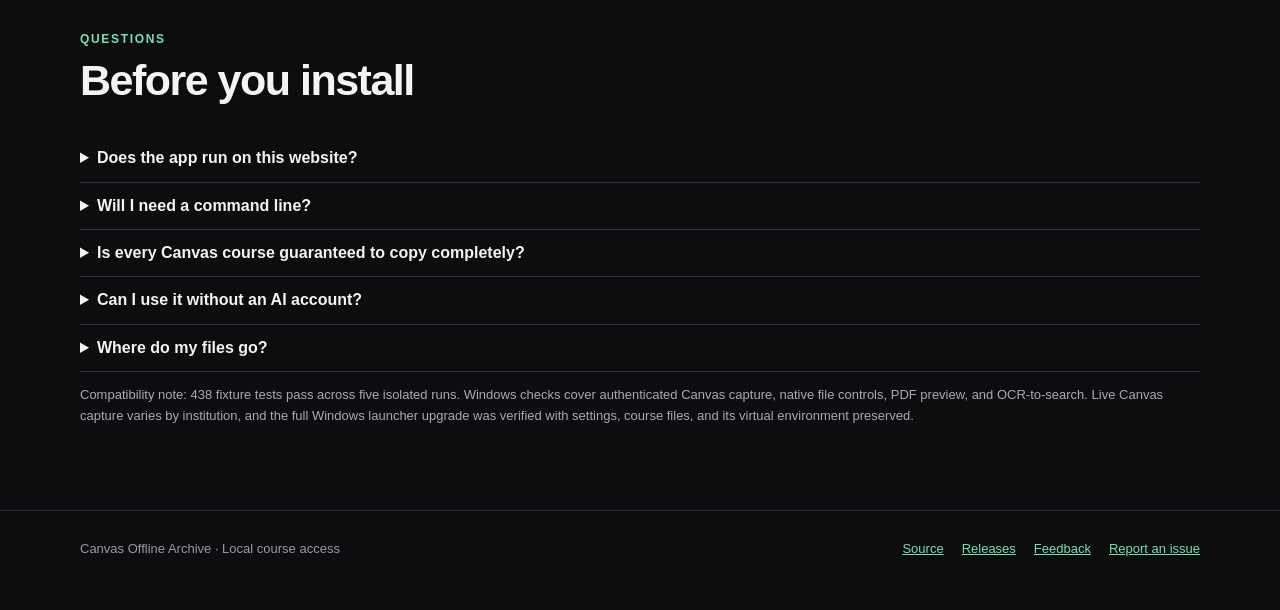
==== commit ef621cd9: "style(site): show the actual dashboard with sample courses" ====
--- a/docs/index.html
+++ b/docs/index.html
@@ -34,28 +34,9 @@
     .button:hover { background: #12b486; }
     .button.secondary { background: #1c1c20; border: 1px solid #34343b; }
     .button.secondary:hover { background: #29292f; }
-    .preview { border: 1px solid #333339; border-radius: 14px; background: #121215; box-shadow: 0 30px 90px rgba(0,0,0,.45); overflow: hidden; }
-    .preview-bar { display: flex; align-items: center; gap: 7px; padding: 11px 14px; background: #1c1c20; border-bottom: 1px solid var(--border); }
-    .preview-bar i { width: 8px; height: 8px; border-radius: 50%; background: #585861; }
-    .preview-bar span { color: #a1a1aa; font-size: 10px; margin-left: auto; }
-    .preview-body { display: grid; grid-template-columns: 110px 1fr; min-height: 315px; }
-    .preview-rail { background: #141416; border-right: 1px solid var(--border); padding: 15px 9px; display: flex; flex-direction: column; gap: 8px; }
-    .preview-rail b { color: var(--accent-light); font-size: 10px; padding: 5px 7px 13px; }
-    .preview-rail em { padding: 8px 7px; border-radius: 6px; color: #9b9ba4; font-style: normal; font-size: 10px; }
-    .preview-rail em.active { color: #f4f4f5; background: #252529; }
-    .preview-content { padding: 0; min-width: 0; }
-    .preview-toolbar { display: flex; justify-content: space-between; align-items: center; padding: 11px 16px; border-bottom: 1px solid var(--border); color: #d4d4d8; font-size: 10px; }
-    .preview-search { min-width: 100px; padding: 5px 10px; border: 1px solid #333339; border-radius: 5px; color: #85858e; }
-    .preview-main { padding: 21px 17px; }
-    .preview-kicker { color: var(--accent-light); font-size: 10px; font-weight: 800; text-transform: uppercase; letter-spacing: .1em; }
-    .preview-content h3 { font-size: 19px; margin: 6px 0 14px; }
-    .preview-card { border: 1px solid #303036; background: var(--card); border-radius: 10px; overflow: hidden; margin: 10px 0; }
-    .preview-card-banner { height: 45px; background: linear-gradient(120deg, #146857, #19a783); padding: 11px; color: #fff; font-size: 13px; font-weight: 750; }
-    .preview-card-body { padding: 10px 12px; }
-    .preview-card strong { display: block; font-size: 11px; margin-bottom: 5px; }
-    .preview-card small { color: #aeb1bc; font-size: 9px; }
-    .preview-stats { display: flex; justify-content: space-between; margin-top: 10px; padding-top: 9px; border-top: 1px solid var(--border); color: #aeb1bc; font-size: 9px; }
-    .preview-chip { display: inline-block; margin-top: 8px; padding: 5px 8px; border-radius: 6px; color: var(--accent-light); background: #17372f; font-size: 9px; }
+    .preview { margin: 0; min-width: 0; border: 1px solid #333339; border-radius: 14px; background: #121215; box-shadow: 0 30px 90px rgba(0,0,0,.45); overflow: hidden; }
+    .preview img { display: block; width: 100%; height: auto; }
+    .preview figcaption { padding: 10px 14px; color: #aeb1bc; font-size: 12px; text-align: center; border-top: 1px solid var(--border); }
     section { padding: 70px 0; border-top: 1px solid #292a30; }
     .section-head { max-width: 720px; margin-bottom: 30px; }
     .section-head p, .body-copy { color: #bcbec8; font-size: 17px; line-height: 1.65; }
@@ -92,7 +73,7 @@
   <main id="top" class="wrap">
     <div class="hero">
       <div><div class="eyebrow">A local app for Mac and Windows</div><h1>Keep your courses within reach.</h1><p class="lead">Capture Canvas materials you can access, organize them on your computer, and come back to your files, deadlines, and search results even when you are offline.</p><div class="buttons"><a class="button" href="https://github.com/zayd-haque/canvas-offline-archive/releases/latest/download/canvas-offline-archive-macos.zip">Download for Mac ↓</a><a class="button secondary" href="https://github.com/zayd-haque/canvas-offline-archive/releases/latest/download/canvas-offline-archive-windows.zip">Download for Windows ↓</a></div><p class="small">Python 3.14 required · First setup needs internet · The app runs on your computer</p></div>
-      <div class="preview" aria-label="Illustration based on the app's course dashboard"><div class="preview-bar"><i></i><i></i><i></i><span>Canvas Offline Archive · local</span></div><div class="preview-body"><div class="preview-rail" aria-hidden="true"><b>◈ ARCHIVE</b><em class="active">▦ Dashboard</em><em>＋ Add Course</em><em>↻ Rescan</em><em>⚙ Settings</em></div><div class="preview-content"><div class="preview-toolbar"><span>Dashboard</span><span class="preview-search">⌕ Search files</span></div><div class="preview-main"><div class="preview-kicker">YOUR LOCAL LIBRARY</div><h3>Academic Courses</h3><div class="preview-card"><div class="preview-card-banner">Example Course</div><div class="preview-card-body"><strong>Example Course</strong><small>Fall term · Local course folder</small><div class="preview-stats"><span>24 files</span><span>8 modules</span><span>6 tasks</span></div><span class="preview-chip">Modules &nbsp; Files &nbsp; Timeline &nbsp; Folder</span></div></div></div></div></div></div>
+      <figure class="preview"><img src="assets/dashboard-preview.png" width="1920" height="1260" alt="Example dashboard with sample courses" fetchpriority="high"><figcaption>Example dashboard with sample courses</figcaption></figure>
     </div>
     <section id="features"><div class="section-head"><div class="eyebrow">What you can do</div><h2>A course archive you can actually use.</h2><p>Canvas Offline Archive turns captured materials into a browsable local library. Capture the categories you want, then find and open them.</p></div><div class="grid">
       <article class="feature"><div class="symbol" aria-hidden="true">▦</div><h3>Choose what to capture</h3><p>Select modules, files, syllabus, assignments, announcements, and other available Canvas categories. Published content determines what can be saved.</p></article>
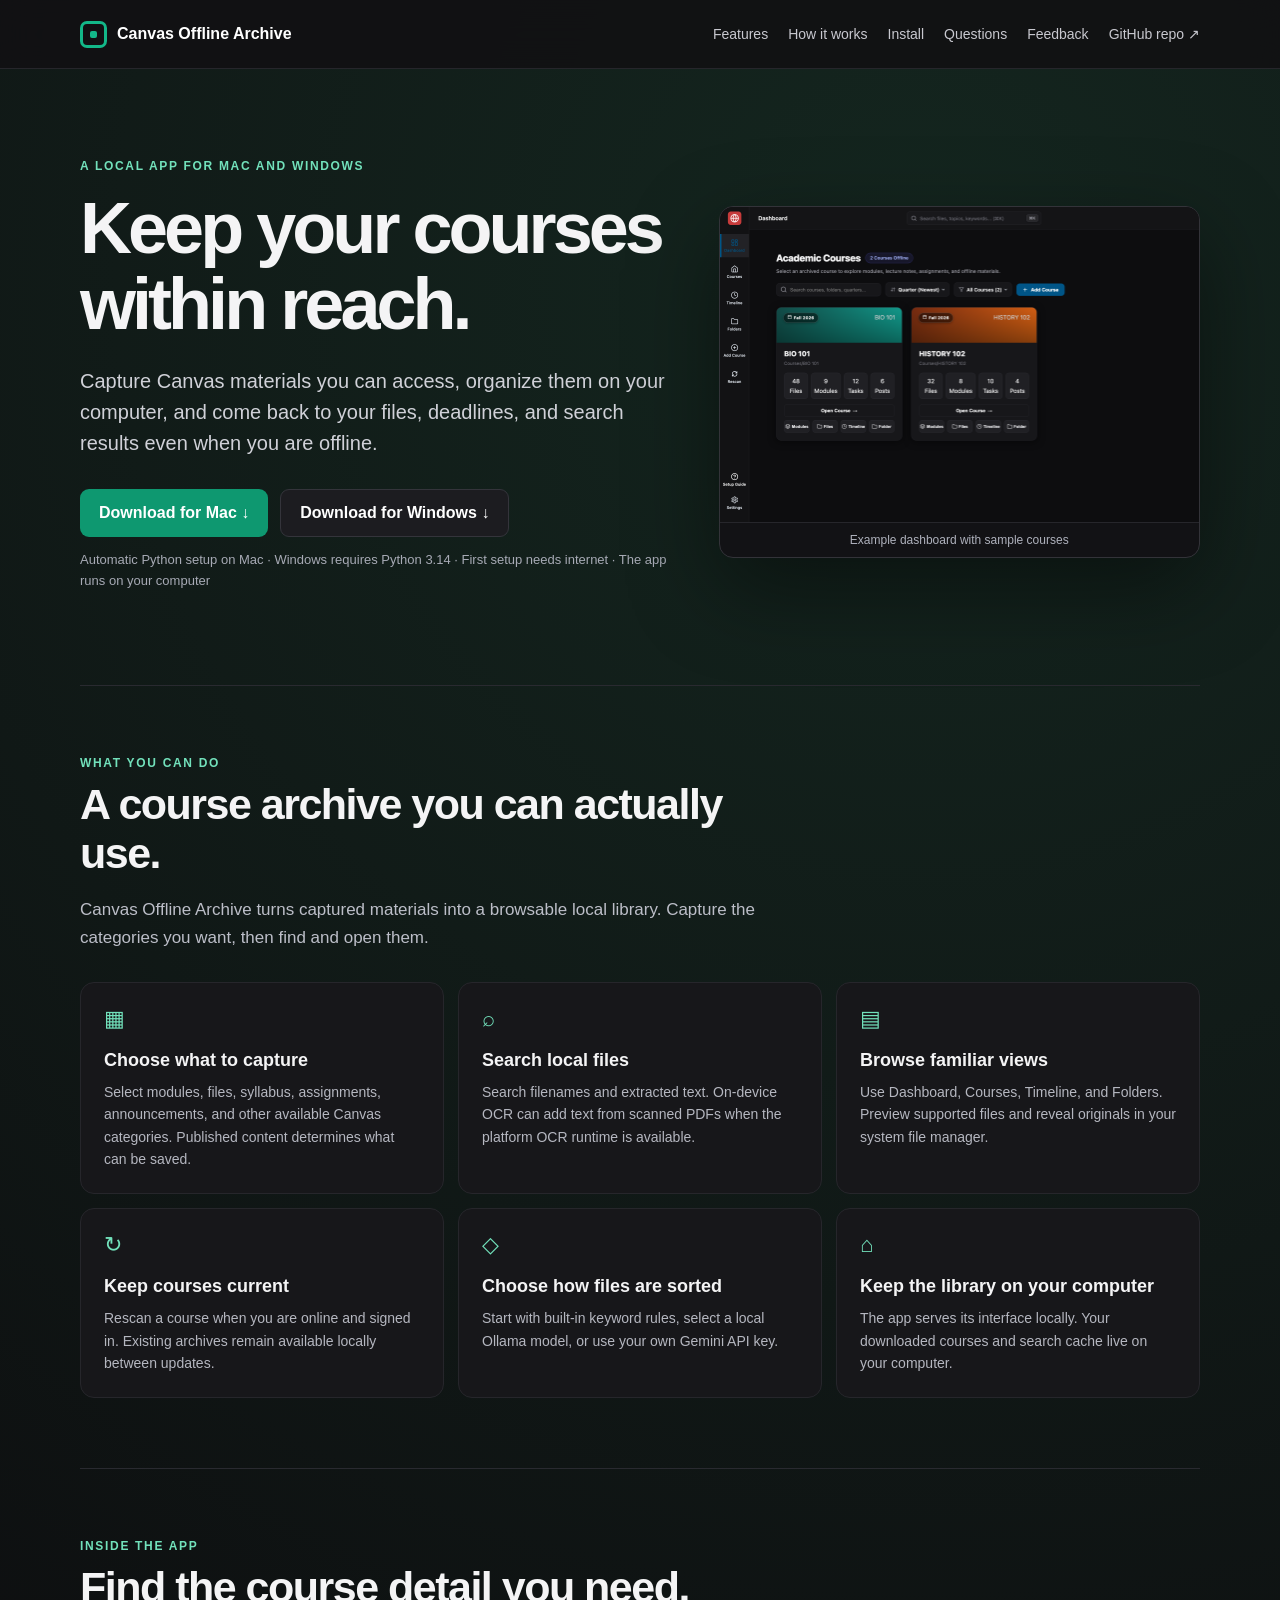
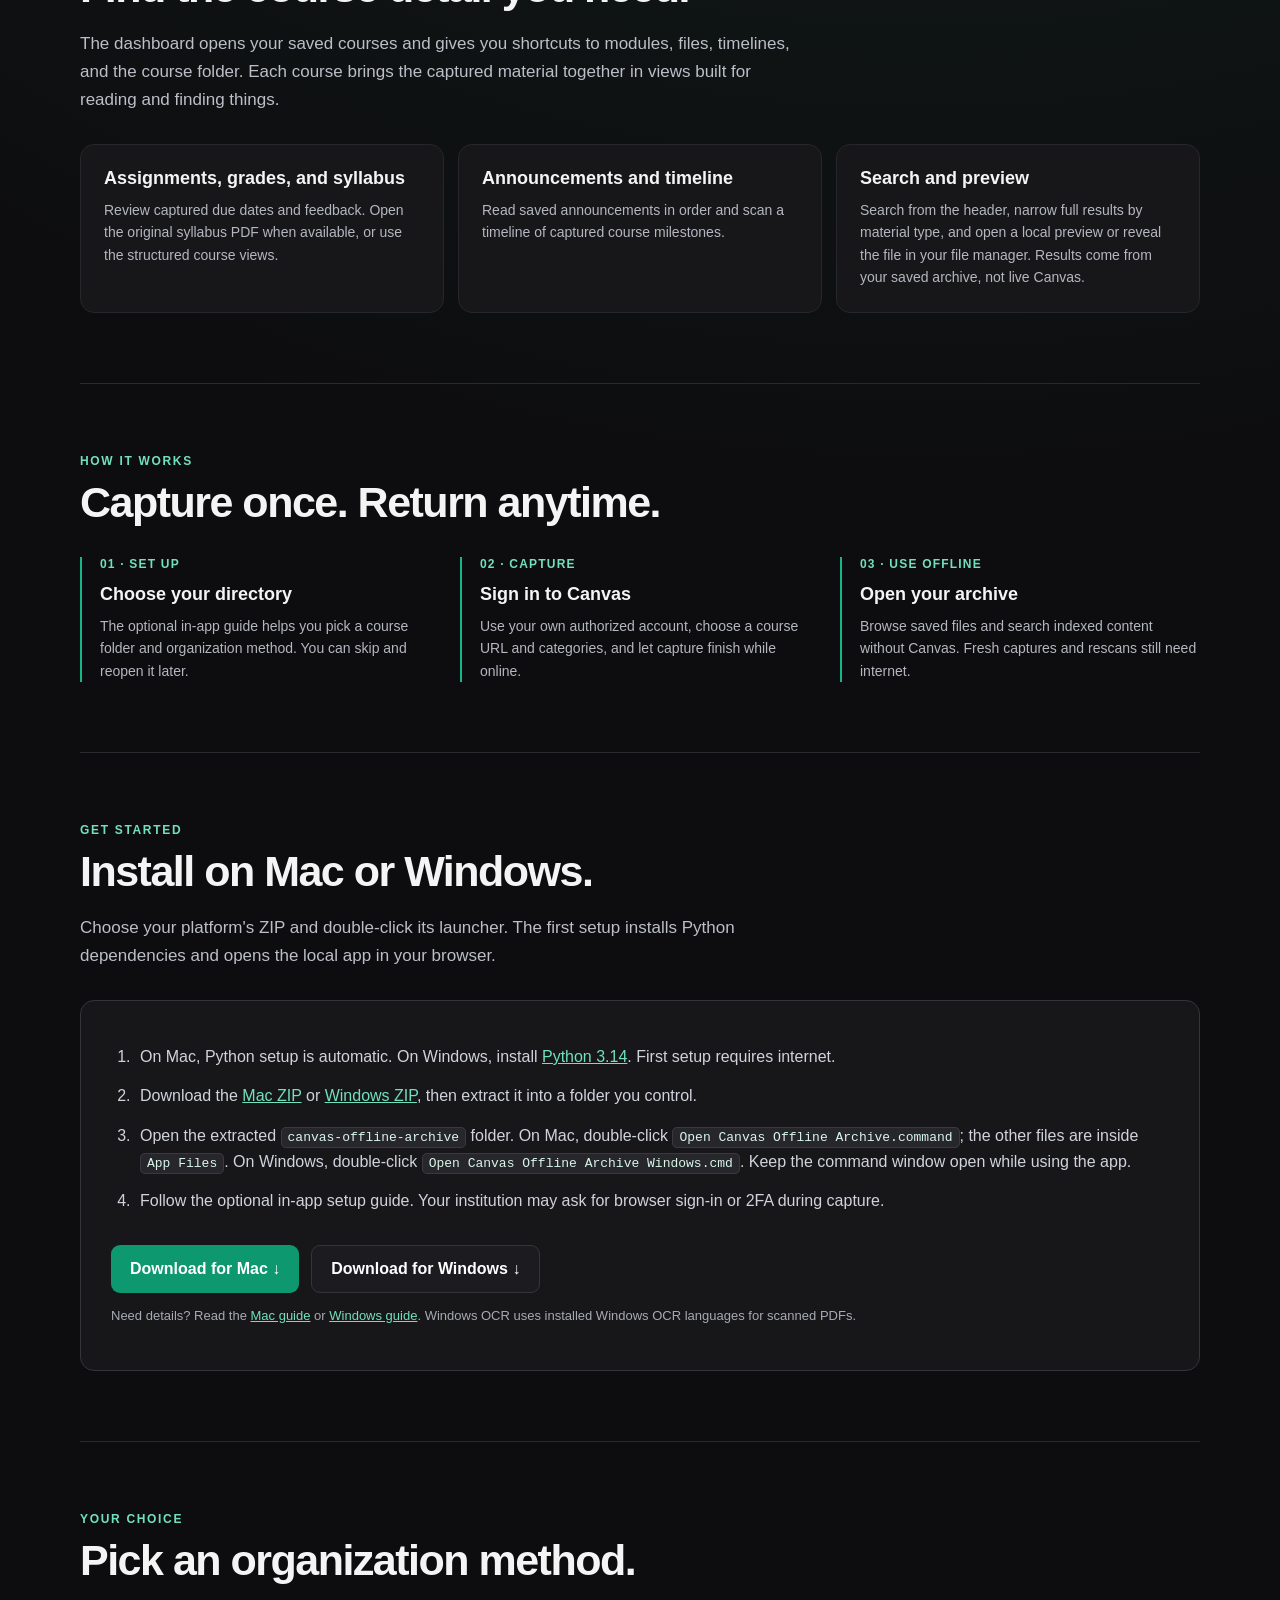
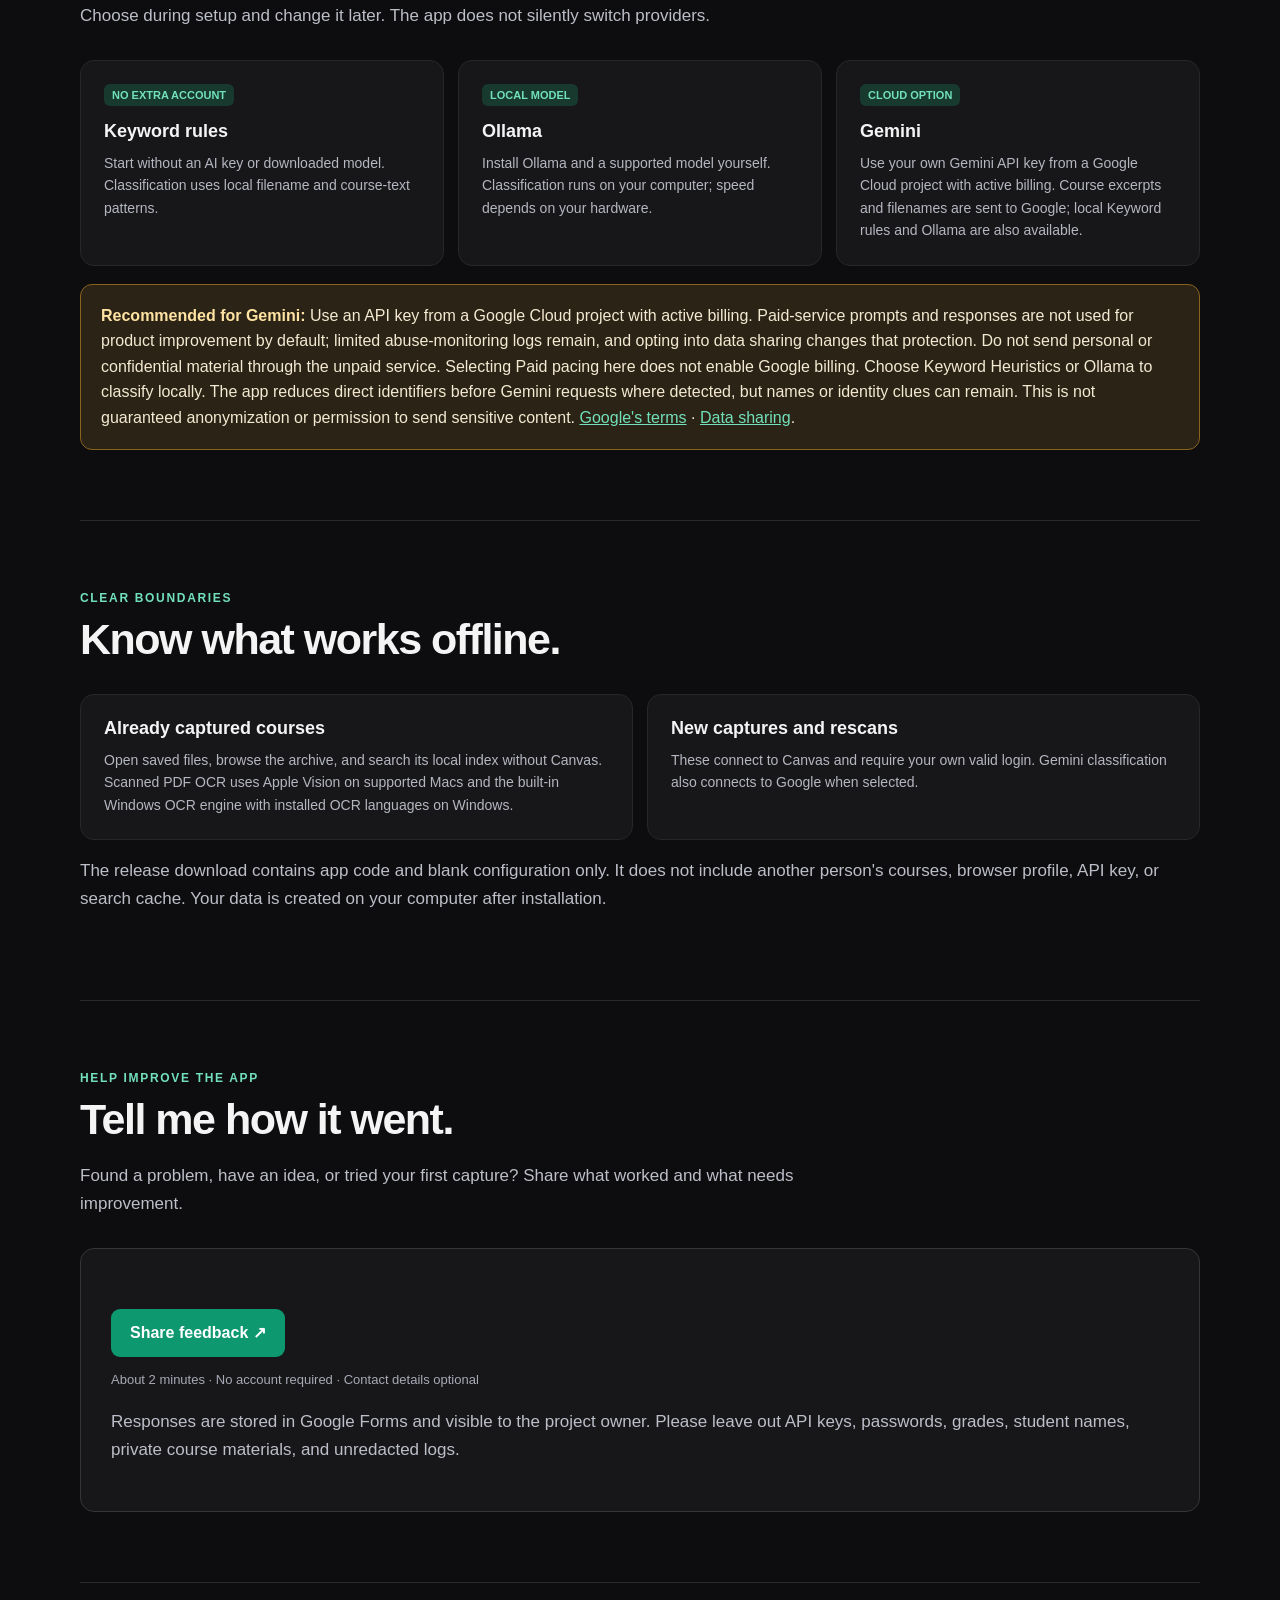
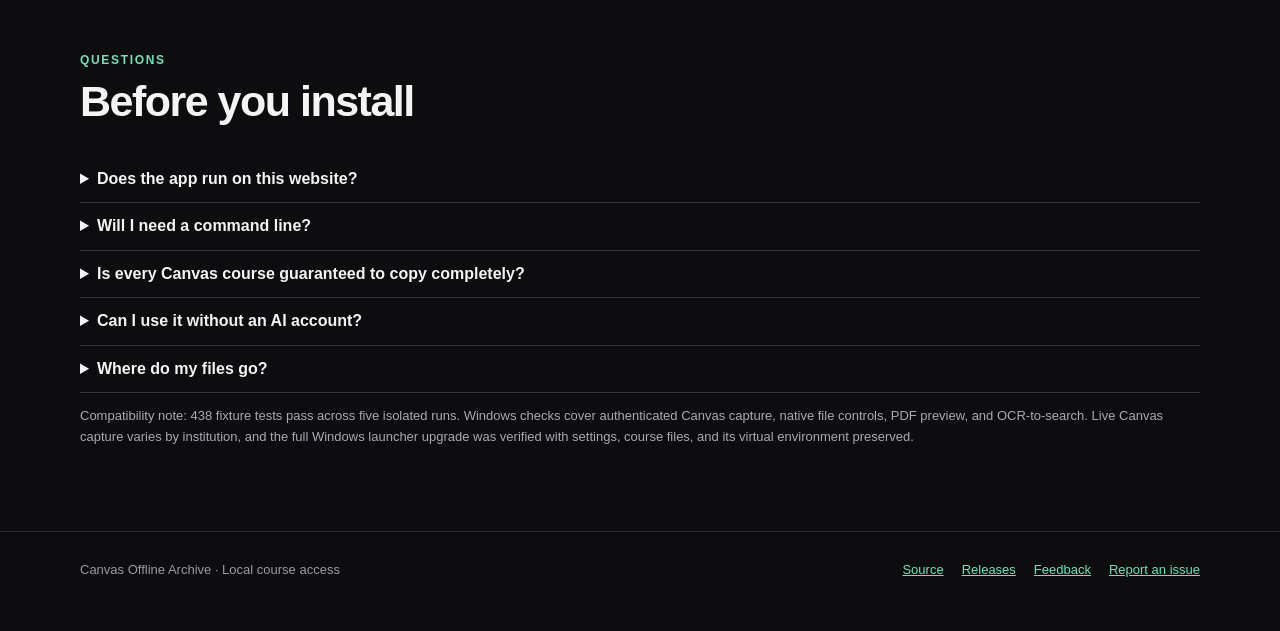
==== commit d4d69e74: "fix(startup): [Codex] automate Mac Python setup and simplify download folder" ====
--- a/docs/index.html
+++ b/docs/index.html
@@ -72,7 +72,7 @@
   <header class="topbar"><div class="wrap topbar-inner"><a class="brand" href="#top"><span class="brand-mark" aria-hidden="true"></span> Canvas Offline Archive</a><nav aria-label="Main navigation"><a href="#features">Features</a><a href="#how-it-works">How it works</a><a href="#install">Install</a><a href="#questions">Questions</a><a href="#feedback">Feedback</a><a href="https://github.com/zayd-haque/canvas-offline-archive">GitHub repo ↗</a></nav></div></header>
   <main id="top" class="wrap">
     <div class="hero">
-      <div><div class="eyebrow">A local app for Mac and Windows</div><h1>Keep your courses within reach.</h1><p class="lead">Capture Canvas materials you can access, organize them on your computer, and come back to your files, deadlines, and search results even when you are offline.</p><div class="buttons"><a class="button" href="https://github.com/zayd-haque/canvas-offline-archive/releases/latest/download/canvas-offline-archive-macos.zip">Download for Mac ↓</a><a class="button secondary" href="https://github.com/zayd-haque/canvas-offline-archive/releases/latest/download/canvas-offline-archive-windows.zip">Download for Windows ↓</a></div><p class="small">Python 3.14 required · First setup needs internet · The app runs on your computer</p></div>
+      <div><div class="eyebrow">A local app for Mac and Windows</div><h1>Keep your courses within reach.</h1><p class="lead">Capture Canvas materials you can access, organize them on your computer, and come back to your files, deadlines, and search results even when you are offline.</p><div class="buttons"><a class="button" href="https://github.com/zayd-haque/canvas-offline-archive/releases/latest/download/canvas-offline-archive-macos.zip">Download for Mac ↓</a><a class="button secondary" href="https://github.com/zayd-haque/canvas-offline-archive/releases/latest/download/canvas-offline-archive-windows.zip">Download for Windows ↓</a></div><p class="small">Automatic Python setup on Mac · Windows requires Python 3.14 · First setup needs internet · The app runs on your computer</p></div>
       <figure class="preview"><img src="assets/dashboard-preview.png" width="1920" height="1260" alt="Example dashboard with sample courses" fetchpriority="high"><figcaption>Example dashboard with sample courses</figcaption></figure>
     </div>
     <section id="features"><div class="section-head"><div class="eyebrow">What you can do</div><h2>A course archive you can actually use.</h2><p>Canvas Offline Archive turns captured materials into a browsable local library. Capture the categories you want, then find and open them.</p></div><div class="grid">
@@ -85,7 +85,7 @@
     </div></section>
     <section id="inside"><div class="section-head"><div class="eyebrow">Inside the app</div><h2>Find the course detail you need.</h2><p>The dashboard opens your saved courses and gives you shortcuts to modules, files, timelines, and the course folder. Each course brings the captured material together in views built for reading and finding things.</p></div><div class="grid"><article class="feature"><h3>Assignments, grades, and syllabus</h3><p>Review captured due dates and feedback. Open the original syllabus PDF when available, or use the structured course views.</p></article><article class="feature"><h3>Announcements and timeline</h3><p>Read saved announcements in order and scan a timeline of captured course milestones.</p></article><article class="feature"><h3>Search and preview</h3><p>Search from the header, narrow full results by material type, and open a local preview or reveal the file in your file manager. Results come from your saved archive, not live Canvas.</p></article></div></section>
     <section id="how-it-works"><div class="section-head"><div class="eyebrow">How it works</div><h2>Capture once. Return anytime.</h2></div><div class="steps"><div class="step"><div class="step-number">01 · SET UP</div><h3>Choose your directory</h3><p>The optional in-app guide helps you pick a course folder and organization method. You can skip and reopen it later.</p></div><div class="step"><div class="step-number">02 · CAPTURE</div><h3>Sign in to Canvas</h3><p>Use your own authorized account, choose a course URL and categories, and let capture finish while online.</p></div><div class="step"><div class="step-number">03 · USE OFFLINE</div><h3>Open your archive</h3><p>Browse saved files and search indexed content without Canvas. Fresh captures and rescans still need internet.</p></div></div></section>
-    <section id="install"><div class="section-head"><div class="eyebrow">Get started</div><h2>Install on Mac or Windows.</h2><p>Choose your platform's ZIP and double-click its launcher. The first setup installs Python dependencies and opens the local app in your browser.</p></div><div class="install-box"><ol><li>Install <a href="https://www.python.org/downloads/">Python 3.14</a> for your computer. First setup requires internet.</li><li>Download the <a href="https://github.com/zayd-haque/canvas-offline-archive/releases/latest/download/canvas-offline-archive-macos.zip">Mac ZIP</a> or <a href="https://github.com/zayd-haque/canvas-offline-archive/releases/latest/download/canvas-offline-archive-windows.zip">Windows ZIP</a>, then extract it into a folder you control.</li><li>Open the extracted <code>canvas-offline-archive</code> folder. On Mac, double-click <code>Open Canvas Offline Archive.command</code>. On Windows, double-click <code>Open Canvas Offline Archive Windows.cmd</code>. Keep the command window open while using the app.</li><li>Follow the optional in-app setup guide. Your institution may ask for browser sign-in or 2FA during capture.</li></ol><div class="buttons"><a class="button" href="https://github.com/zayd-haque/canvas-offline-archive/releases/latest/download/canvas-offline-archive-macos.zip">Download for Mac ↓</a><a class="button secondary" href="https://github.com/zayd-haque/canvas-offline-archive/releases/latest/download/canvas-offline-archive-windows.zip">Download for Windows ↓</a></div><p class="small">Need details? Read the <a href="https://github.com/zayd-haque/canvas-offline-archive/blob/main/INSTALL.md">Mac guide</a> or <a href="https://github.com/zayd-haque/canvas-offline-archive/blob/main/WINDOWS_INSTALL.md">Windows guide</a>. Windows OCR uses installed Windows OCR languages for scanned PDFs.</p></div></section>
+    <section id="install"><div class="section-head"><div class="eyebrow">Get started</div><h2>Install on Mac or Windows.</h2><p>Choose your platform's ZIP and double-click its launcher. The first setup installs Python dependencies and opens the local app in your browser.</p></div><div class="install-box"><ol><li>On Mac, Python setup is automatic. On Windows, install <a href="https://www.python.org/downloads/">Python 3.14</a>. First setup requires internet.</li><li>Download the <a href="https://github.com/zayd-haque/canvas-offline-archive/releases/latest/download/canvas-offline-archive-macos.zip">Mac ZIP</a> or <a href="https://github.com/zayd-haque/canvas-offline-archive/releases/latest/download/canvas-offline-archive-windows.zip">Windows ZIP</a>, then extract it into a folder you control.</li><li>Open the extracted <code>canvas-offline-archive</code> folder. On Mac, double-click <code>Open Canvas Offline Archive.command</code>; the other files are inside <code>App Files</code>. On Windows, double-click <code>Open Canvas Offline Archive Windows.cmd</code>. Keep the command window open while using the app.</li><li>Follow the optional in-app setup guide. Your institution may ask for browser sign-in or 2FA during capture.</li></ol><div class="buttons"><a class="button" href="https://github.com/zayd-haque/canvas-offline-archive/releases/latest/download/canvas-offline-archive-macos.zip">Download for Mac ↓</a><a class="button secondary" href="https://github.com/zayd-haque/canvas-offline-archive/releases/latest/download/canvas-offline-archive-windows.zip">Download for Windows ↓</a></div><p class="small">Need details? Read the <a href="https://github.com/zayd-haque/canvas-offline-archive/blob/main/INSTALL.md">Mac guide</a> or <a href="https://github.com/zayd-haque/canvas-offline-archive/blob/main/WINDOWS_INSTALL.md">Windows guide</a>. Windows OCR uses installed Windows OCR languages for scanned PDFs.</p></div></section>
     <section id="organization"><div class="section-head"><div class="eyebrow">Your choice</div><h2>Pick an organization method.</h2><p>Choose during setup and change it later. The app does not silently switch providers.</p></div><div class="grid"><article class="choice"><span class="tag">NO EXTRA ACCOUNT</span><h3>Keyword rules</h3><p>Start without an AI key or downloaded model. Classification uses local filename and course-text patterns.</p></article><article class="choice"><span class="tag">LOCAL MODEL</span><h3>Ollama</h3><p>Install Ollama and a supported model yourself. Classification runs on your computer; speed depends on your hardware.</p></article><article class="choice"><span class="tag">CLOUD OPTION</span><h3>Gemini</h3><p>Use your own Gemini API key from a Google Cloud project with active billing. Course excerpts and filenames are sent to Google; local Keyword rules and Ollama are also available.</p></article></div><div class="privacy-warning" role="note"><strong>Recommended for Gemini:</strong> Use an API key from a Google Cloud project with active billing. Paid-service prompts and responses are not used for product improvement by default; limited abuse-monitoring logs remain, and opting into data sharing changes that protection. Do not send personal or confidential material through the unpaid service. Selecting Paid pacing here does not enable Google billing. Choose Keyword Heuristics or Ollama to classify locally. The app reduces direct identifiers before Gemini requests where detected, but names or identity clues can remain. This is not guaranteed anonymization or permission to send sensitive content. <a href="https://ai.google.dev/gemini-api/terms" target="_blank" rel="noopener noreferrer">Google's terms</a> · <a href="https://ai.google.dev/gemini-api/docs/logs-policy" target="_blank" rel="noopener noreferrer">Data sharing</a>.</div></section>
     <section id="privacy"><div class="section-head"><div class="eyebrow">Clear boundaries</div><h2>Know what works offline.</h2></div><div class="boundary"><article><h3>Already captured courses</h3><p>Open saved files, browse the archive, and search its local index without Canvas. Scanned PDF OCR uses Apple Vision on supported Macs and the built-in Windows OCR engine with installed OCR languages on Windows.</p></article><article><h3>New captures and rescans</h3><p>These connect to Canvas and require your own valid login. Gemini classification also connects to Google when selected.</p></article></div><p class="body-copy">The release download contains app code and blank configuration only. It does not include another person's courses, browser profile, API key, or search cache. Your data is created on your computer after installation.</p></section>
     <section id="feedback"><div class="section-head"><div class="eyebrow">Help improve the app</div><h2>Tell me how it went.</h2><p>Found a problem, have an idea, or tried your first capture? Share what worked and what needs improvement.</p></div><div class="install-box"><div class="buttons"><a class="button" href="https://forms.gle/VAo7LTDTAcfoarT78" target="_blank" rel="noopener noreferrer">Share feedback ↗</a></div><p class="small">About 2 minutes · No account required · Contact details optional</p><p class="body-copy">Responses are stored in Google Forms and visible to the project owner. Please leave out API keys, passwords, grades, student names, private course materials, and unredacted logs.</p></div></section>
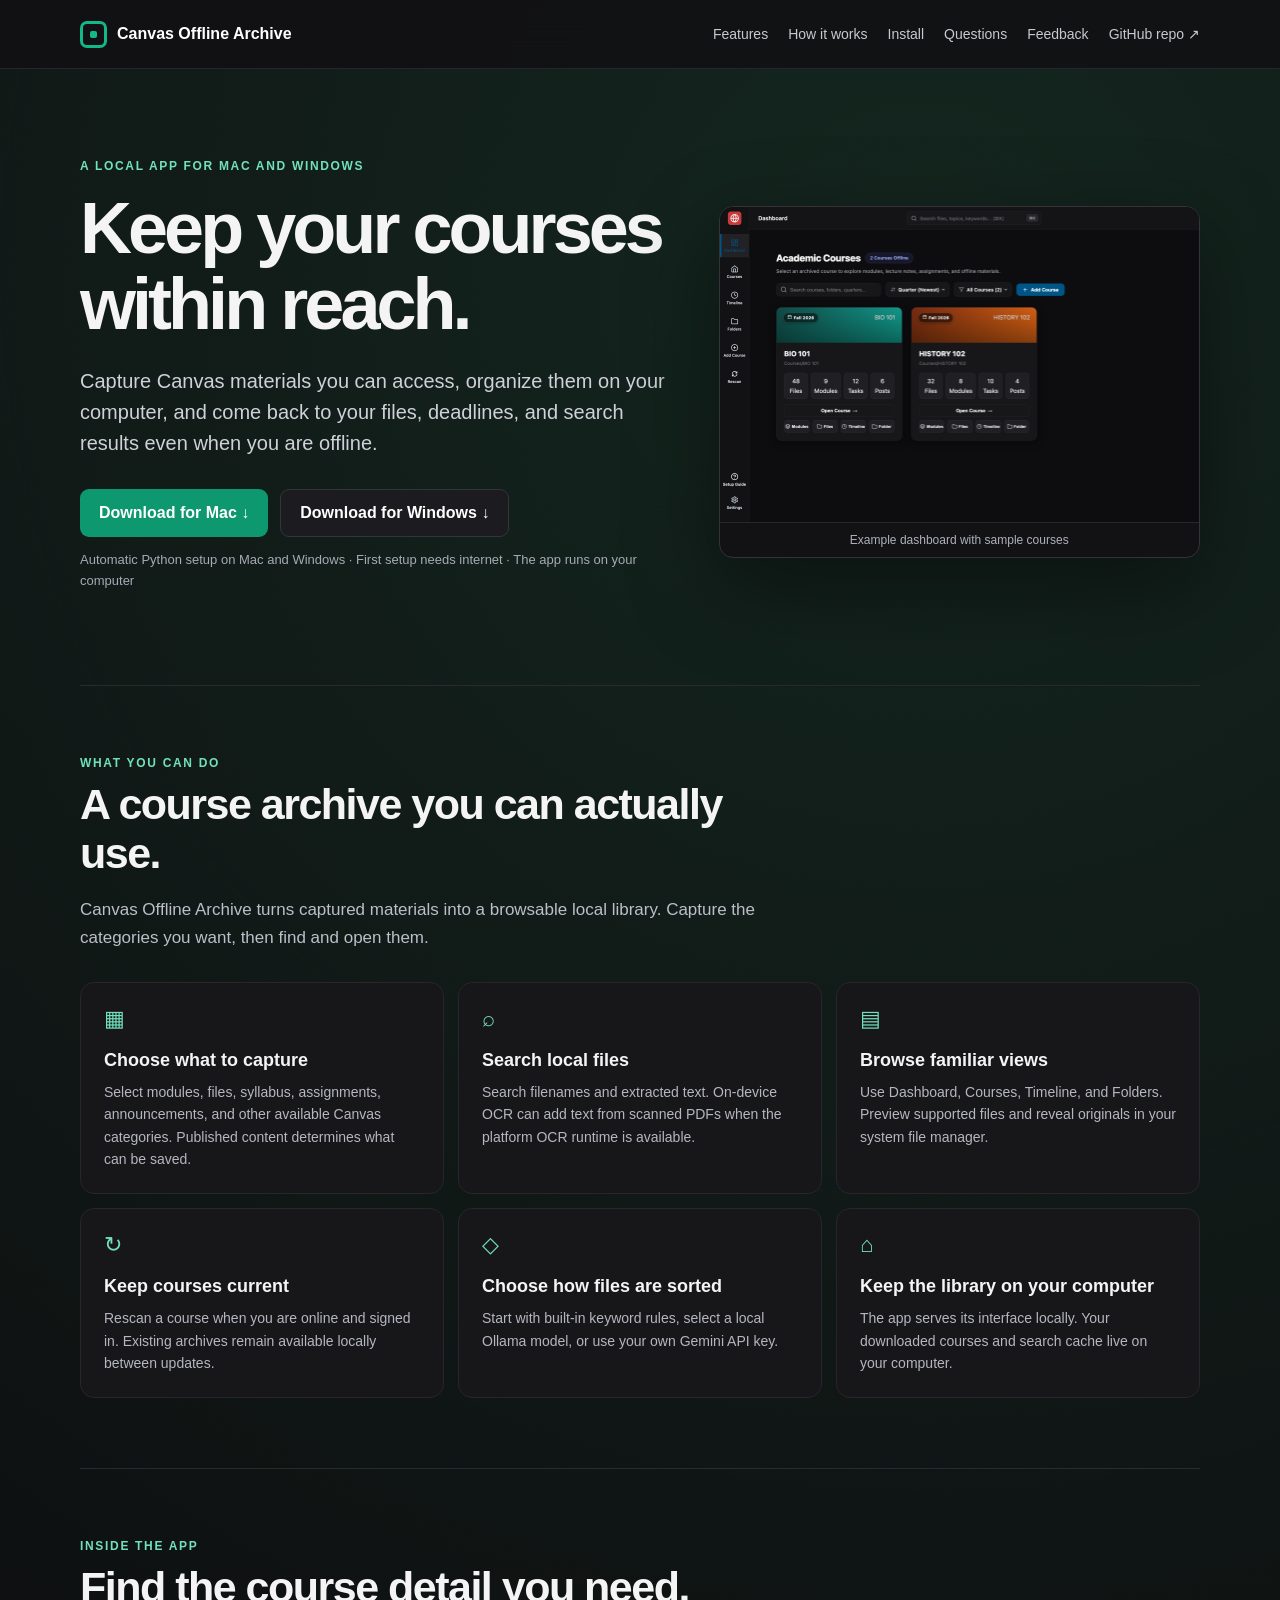
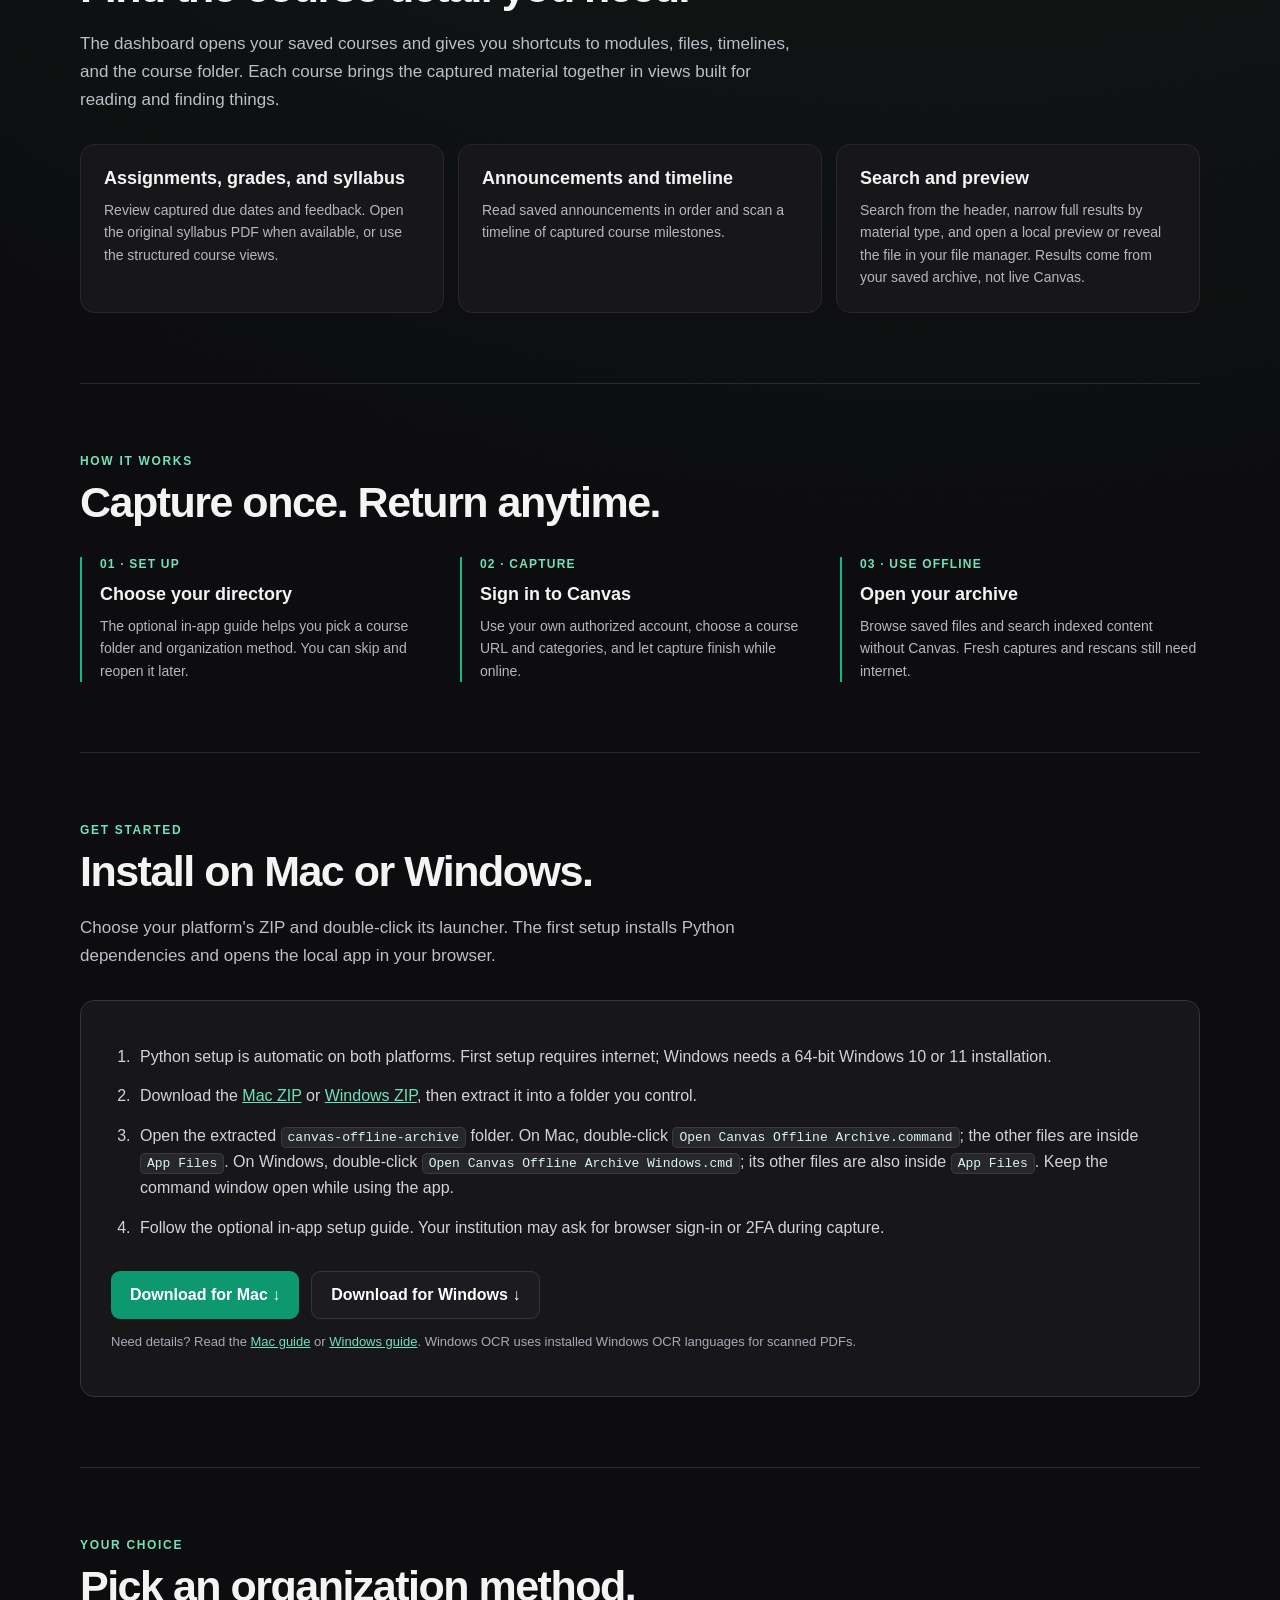
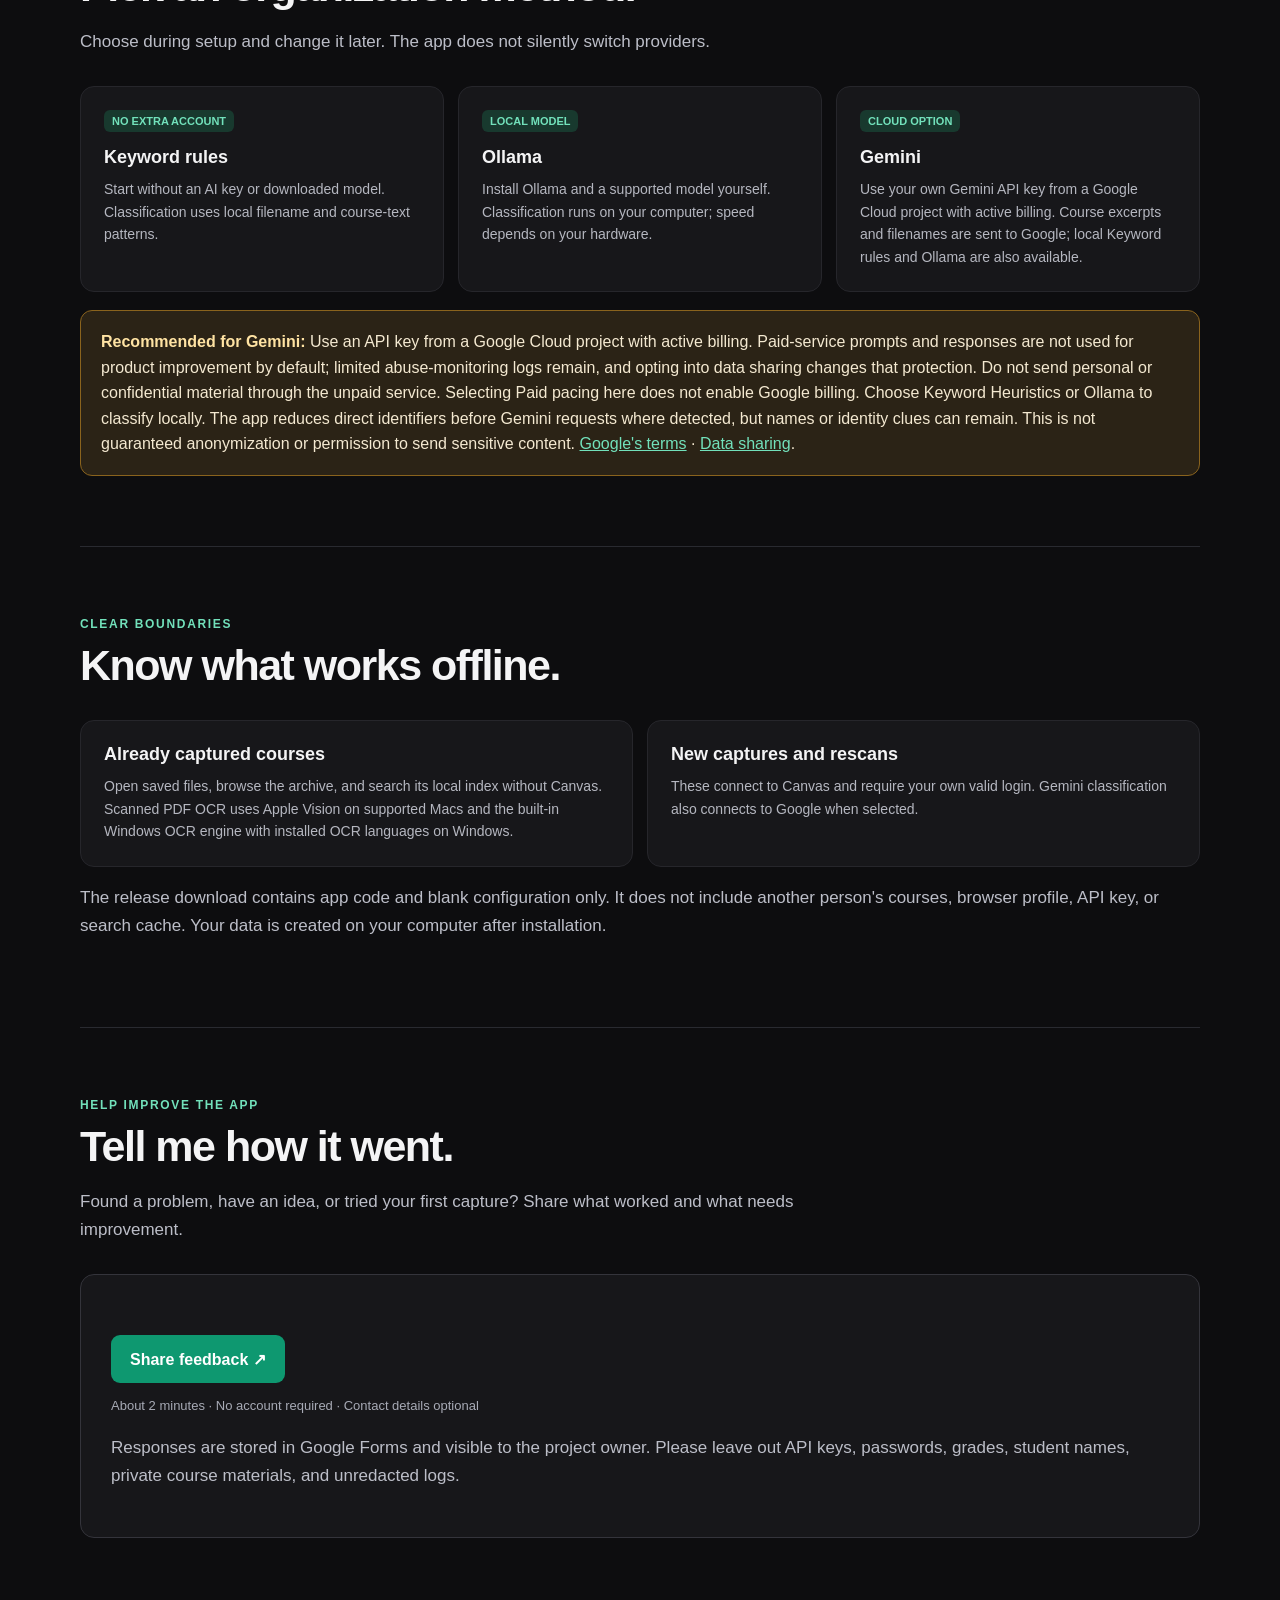
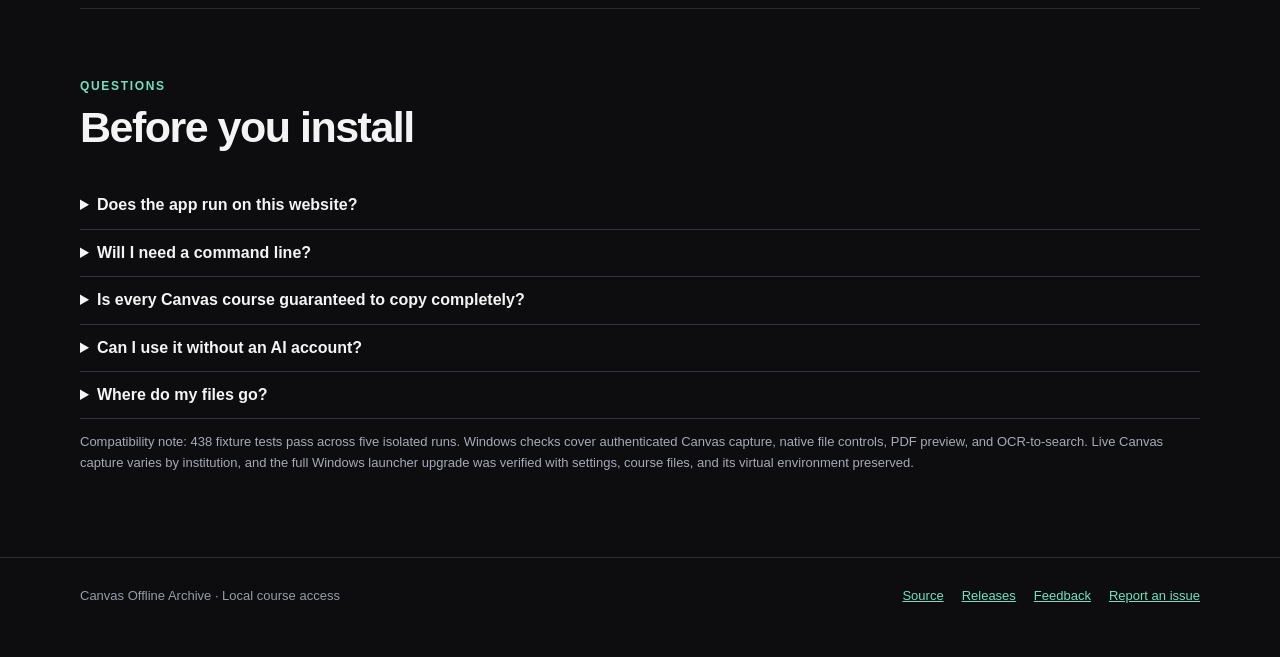
==== commit f72572cc: "fix(ci): [Codex] pin Node 24 actions and prepare Windows one-click release" ====
--- a/docs/index.html
+++ b/docs/index.html
@@ -72,7 +72,7 @@
   <header class="topbar"><div class="wrap topbar-inner"><a class="brand" href="#top"><span class="brand-mark" aria-hidden="true"></span> Canvas Offline Archive</a><nav aria-label="Main navigation"><a href="#features">Features</a><a href="#how-it-works">How it works</a><a href="#install">Install</a><a href="#questions">Questions</a><a href="#feedback">Feedback</a><a href="https://github.com/zayd-haque/canvas-offline-archive">GitHub repo ↗</a></nav></div></header>
   <main id="top" class="wrap">
     <div class="hero">
-      <div><div class="eyebrow">A local app for Mac and Windows</div><h1>Keep your courses within reach.</h1><p class="lead">Capture Canvas materials you can access, organize them on your computer, and come back to your files, deadlines, and search results even when you are offline.</p><div class="buttons"><a class="button" href="https://github.com/zayd-haque/canvas-offline-archive/releases/latest/download/canvas-offline-archive-macos.zip">Download for Mac ↓</a><a class="button secondary" href="https://github.com/zayd-haque/canvas-offline-archive/releases/latest/download/canvas-offline-archive-windows.zip">Download for Windows ↓</a></div><p class="small">Automatic Python setup on Mac · Windows requires Python 3.14 · First setup needs internet · The app runs on your computer</p></div>
+      <div><div class="eyebrow">A local app for Mac and Windows</div><h1>Keep your courses within reach.</h1><p class="lead">Capture Canvas materials you can access, organize them on your computer, and come back to your files, deadlines, and search results even when you are offline.</p><div class="buttons"><a class="button" href="https://github.com/zayd-haque/canvas-offline-archive/releases/latest/download/canvas-offline-archive-macos.zip">Download for Mac ↓</a><a class="button secondary" href="https://github.com/zayd-haque/canvas-offline-archive/releases/latest/download/canvas-offline-archive-windows.zip">Download for Windows ↓</a></div><p class="small">Automatic Python setup on Mac and Windows · First setup needs internet · The app runs on your computer</p></div>
       <figure class="preview"><img src="assets/dashboard-preview.png" width="1920" height="1260" alt="Example dashboard with sample courses" fetchpriority="high"><figcaption>Example dashboard with sample courses</figcaption></figure>
     </div>
     <section id="features"><div class="section-head"><div class="eyebrow">What you can do</div><h2>A course archive you can actually use.</h2><p>Canvas Offline Archive turns captured materials into a browsable local library. Capture the categories you want, then find and open them.</p></div><div class="grid">
@@ -85,7 +85,7 @@
     </div></section>
     <section id="inside"><div class="section-head"><div class="eyebrow">Inside the app</div><h2>Find the course detail you need.</h2><p>The dashboard opens your saved courses and gives you shortcuts to modules, files, timelines, and the course folder. Each course brings the captured material together in views built for reading and finding things.</p></div><div class="grid"><article class="feature"><h3>Assignments, grades, and syllabus</h3><p>Review captured due dates and feedback. Open the original syllabus PDF when available, or use the structured course views.</p></article><article class="feature"><h3>Announcements and timeline</h3><p>Read saved announcements in order and scan a timeline of captured course milestones.</p></article><article class="feature"><h3>Search and preview</h3><p>Search from the header, narrow full results by material type, and open a local preview or reveal the file in your file manager. Results come from your saved archive, not live Canvas.</p></article></div></section>
     <section id="how-it-works"><div class="section-head"><div class="eyebrow">How it works</div><h2>Capture once. Return anytime.</h2></div><div class="steps"><div class="step"><div class="step-number">01 · SET UP</div><h3>Choose your directory</h3><p>The optional in-app guide helps you pick a course folder and organization method. You can skip and reopen it later.</p></div><div class="step"><div class="step-number">02 · CAPTURE</div><h3>Sign in to Canvas</h3><p>Use your own authorized account, choose a course URL and categories, and let capture finish while online.</p></div><div class="step"><div class="step-number">03 · USE OFFLINE</div><h3>Open your archive</h3><p>Browse saved files and search indexed content without Canvas. Fresh captures and rescans still need internet.</p></div></div></section>
-    <section id="install"><div class="section-head"><div class="eyebrow">Get started</div><h2>Install on Mac or Windows.</h2><p>Choose your platform's ZIP and double-click its launcher. The first setup installs Python dependencies and opens the local app in your browser.</p></div><div class="install-box"><ol><li>On Mac, Python setup is automatic. On Windows, install <a href="https://www.python.org/downloads/">Python 3.14</a>. First setup requires internet.</li><li>Download the <a href="https://github.com/zayd-haque/canvas-offline-archive/releases/latest/download/canvas-offline-archive-macos.zip">Mac ZIP</a> or <a href="https://github.com/zayd-haque/canvas-offline-archive/releases/latest/download/canvas-offline-archive-windows.zip">Windows ZIP</a>, then extract it into a folder you control.</li><li>Open the extracted <code>canvas-offline-archive</code> folder. On Mac, double-click <code>Open Canvas Offline Archive.command</code>; the other files are inside <code>App Files</code>. On Windows, double-click <code>Open Canvas Offline Archive Windows.cmd</code>. Keep the command window open while using the app.</li><li>Follow the optional in-app setup guide. Your institution may ask for browser sign-in or 2FA during capture.</li></ol><div class="buttons"><a class="button" href="https://github.com/zayd-haque/canvas-offline-archive/releases/latest/download/canvas-offline-archive-macos.zip">Download for Mac ↓</a><a class="button secondary" href="https://github.com/zayd-haque/canvas-offline-archive/releases/latest/download/canvas-offline-archive-windows.zip">Download for Windows ↓</a></div><p class="small">Need details? Read the <a href="https://github.com/zayd-haque/canvas-offline-archive/blob/main/INSTALL.md">Mac guide</a> or <a href="https://github.com/zayd-haque/canvas-offline-archive/blob/main/WINDOWS_INSTALL.md">Windows guide</a>. Windows OCR uses installed Windows OCR languages for scanned PDFs.</p></div></section>
+    <section id="install"><div class="section-head"><div class="eyebrow">Get started</div><h2>Install on Mac or Windows.</h2><p>Choose your platform's ZIP and double-click its launcher. The first setup installs Python dependencies and opens the local app in your browser.</p></div><div class="install-box"><ol><li>Python setup is automatic on both platforms. First setup requires internet; Windows needs a 64-bit Windows 10 or 11 installation.</li><li>Download the <a href="https://github.com/zayd-haque/canvas-offline-archive/releases/latest/download/canvas-offline-archive-macos.zip">Mac ZIP</a> or <a href="https://github.com/zayd-haque/canvas-offline-archive/releases/latest/download/canvas-offline-archive-windows.zip">Windows ZIP</a>, then extract it into a folder you control.</li><li>Open the extracted <code>canvas-offline-archive</code> folder. On Mac, double-click <code>Open Canvas Offline Archive.command</code>; the other files are inside <code>App Files</code>. On Windows, double-click <code>Open Canvas Offline Archive Windows.cmd</code>; its other files are also inside <code>App Files</code>. Keep the command window open while using the app.</li><li>Follow the optional in-app setup guide. Your institution may ask for browser sign-in or 2FA during capture.</li></ol><div class="buttons"><a class="button" href="https://github.com/zayd-haque/canvas-offline-archive/releases/latest/download/canvas-offline-archive-macos.zip">Download for Mac ↓</a><a class="button secondary" href="https://github.com/zayd-haque/canvas-offline-archive/releases/latest/download/canvas-offline-archive-windows.zip">Download for Windows ↓</a></div><p class="small">Need details? Read the <a href="https://github.com/zayd-haque/canvas-offline-archive/blob/main/INSTALL.md">Mac guide</a> or <a href="https://github.com/zayd-haque/canvas-offline-archive/blob/main/WINDOWS_INSTALL.md">Windows guide</a>. Windows OCR uses installed Windows OCR languages for scanned PDFs.</p></div></section>
     <section id="organization"><div class="section-head"><div class="eyebrow">Your choice</div><h2>Pick an organization method.</h2><p>Choose during setup and change it later. The app does not silently switch providers.</p></div><div class="grid"><article class="choice"><span class="tag">NO EXTRA ACCOUNT</span><h3>Keyword rules</h3><p>Start without an AI key or downloaded model. Classification uses local filename and course-text patterns.</p></article><article class="choice"><span class="tag">LOCAL MODEL</span><h3>Ollama</h3><p>Install Ollama and a supported model yourself. Classification runs on your computer; speed depends on your hardware.</p></article><article class="choice"><span class="tag">CLOUD OPTION</span><h3>Gemini</h3><p>Use your own Gemini API key from a Google Cloud project with active billing. Course excerpts and filenames are sent to Google; local Keyword rules and Ollama are also available.</p></article></div><div class="privacy-warning" role="note"><strong>Recommended for Gemini:</strong> Use an API key from a Google Cloud project with active billing. Paid-service prompts and responses are not used for product improvement by default; limited abuse-monitoring logs remain, and opting into data sharing changes that protection. Do not send personal or confidential material through the unpaid service. Selecting Paid pacing here does not enable Google billing. Choose Keyword Heuristics or Ollama to classify locally. The app reduces direct identifiers before Gemini requests where detected, but names or identity clues can remain. This is not guaranteed anonymization or permission to send sensitive content. <a href="https://ai.google.dev/gemini-api/terms" target="_blank" rel="noopener noreferrer">Google's terms</a> · <a href="https://ai.google.dev/gemini-api/docs/logs-policy" target="_blank" rel="noopener noreferrer">Data sharing</a>.</div></section>
     <section id="privacy"><div class="section-head"><div class="eyebrow">Clear boundaries</div><h2>Know what works offline.</h2></div><div class="boundary"><article><h3>Already captured courses</h3><p>Open saved files, browse the archive, and search its local index without Canvas. Scanned PDF OCR uses Apple Vision on supported Macs and the built-in Windows OCR engine with installed OCR languages on Windows.</p></article><article><h3>New captures and rescans</h3><p>These connect to Canvas and require your own valid login. Gemini classification also connects to Google when selected.</p></article></div><p class="body-copy">The release download contains app code and blank configuration only. It does not include another person's courses, browser profile, API key, or search cache. Your data is created on your computer after installation.</p></section>
     <section id="feedback"><div class="section-head"><div class="eyebrow">Help improve the app</div><h2>Tell me how it went.</h2><p>Found a problem, have an idea, or tried your first capture? Share what worked and what needs improvement.</p></div><div class="install-box"><div class="buttons"><a class="button" href="https://forms.gle/VAo7LTDTAcfoarT78" target="_blank" rel="noopener noreferrer">Share feedback ↗</a></div><p class="small">About 2 minutes · No account required · Contact details optional</p><p class="body-copy">Responses are stored in Google Forms and visible to the project owner. Please leave out API keys, passwords, grades, student names, private course materials, and unredacted logs.</p></div></section>
